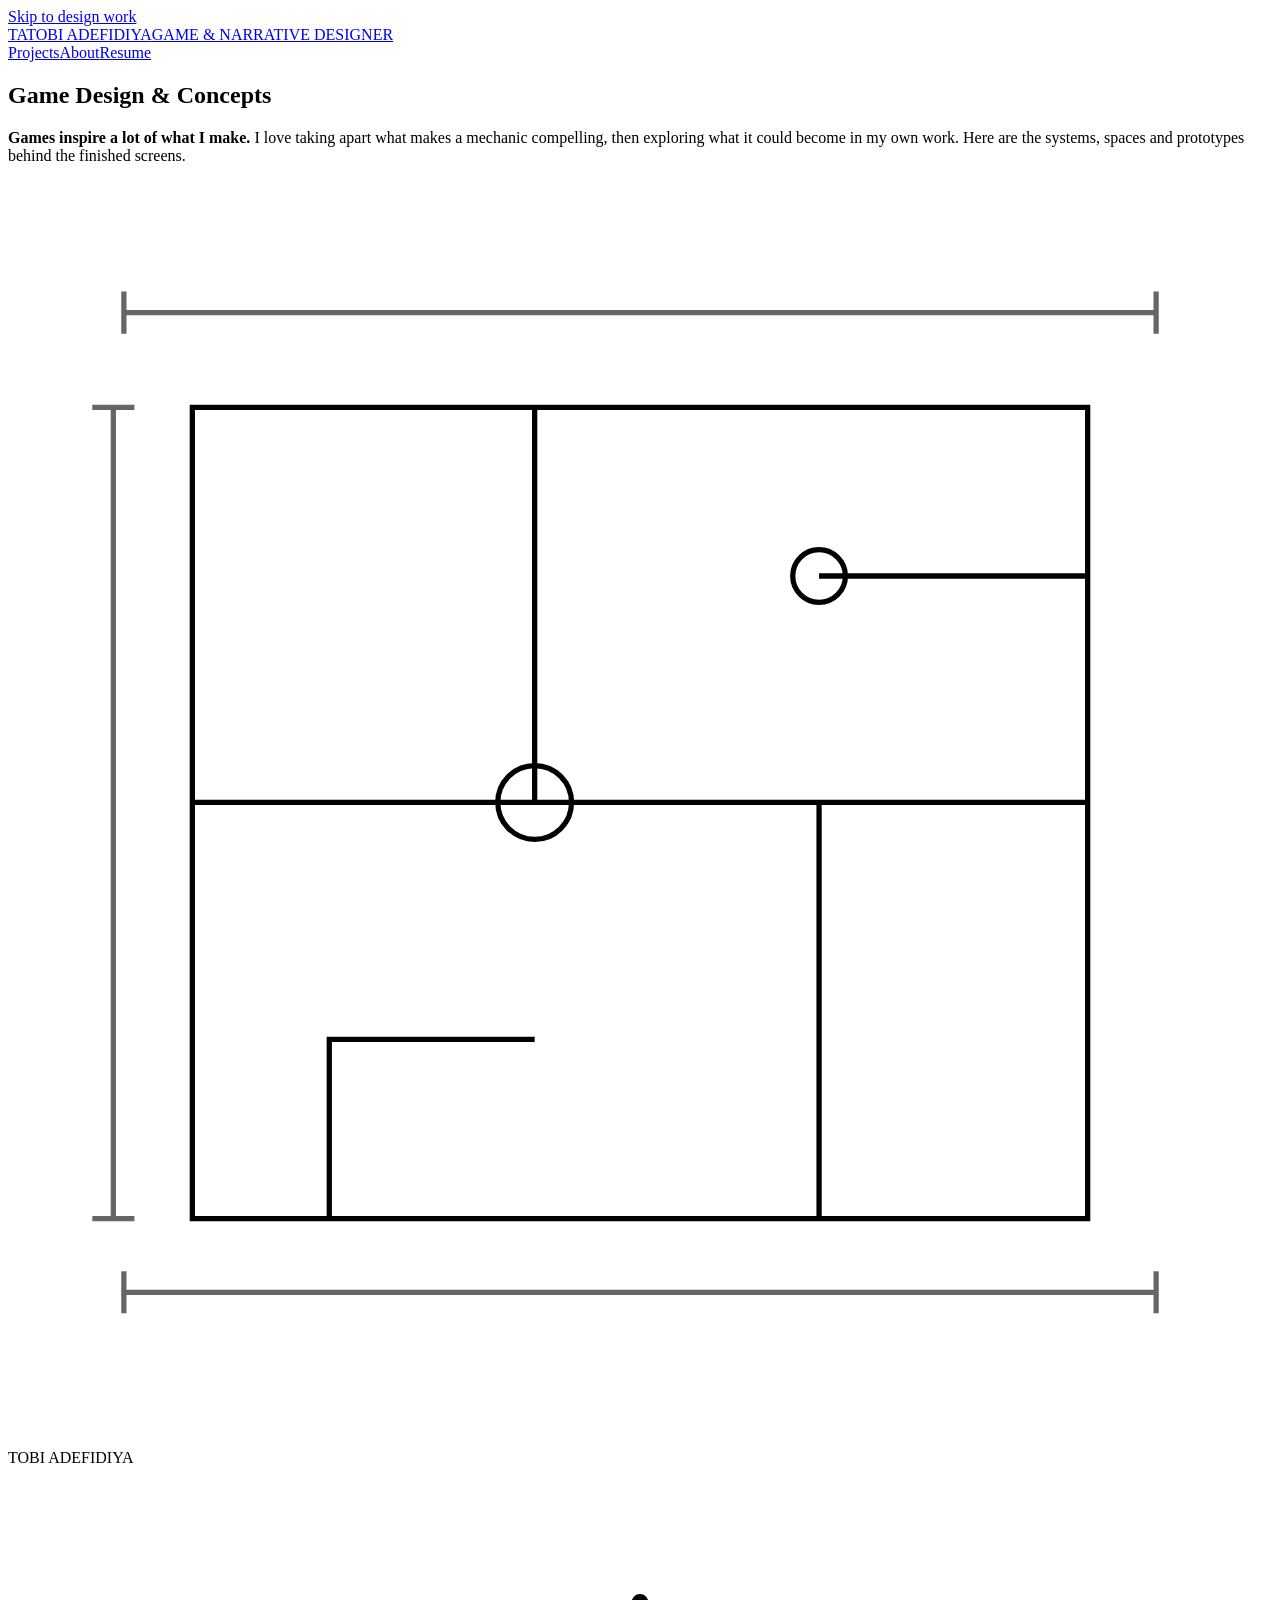
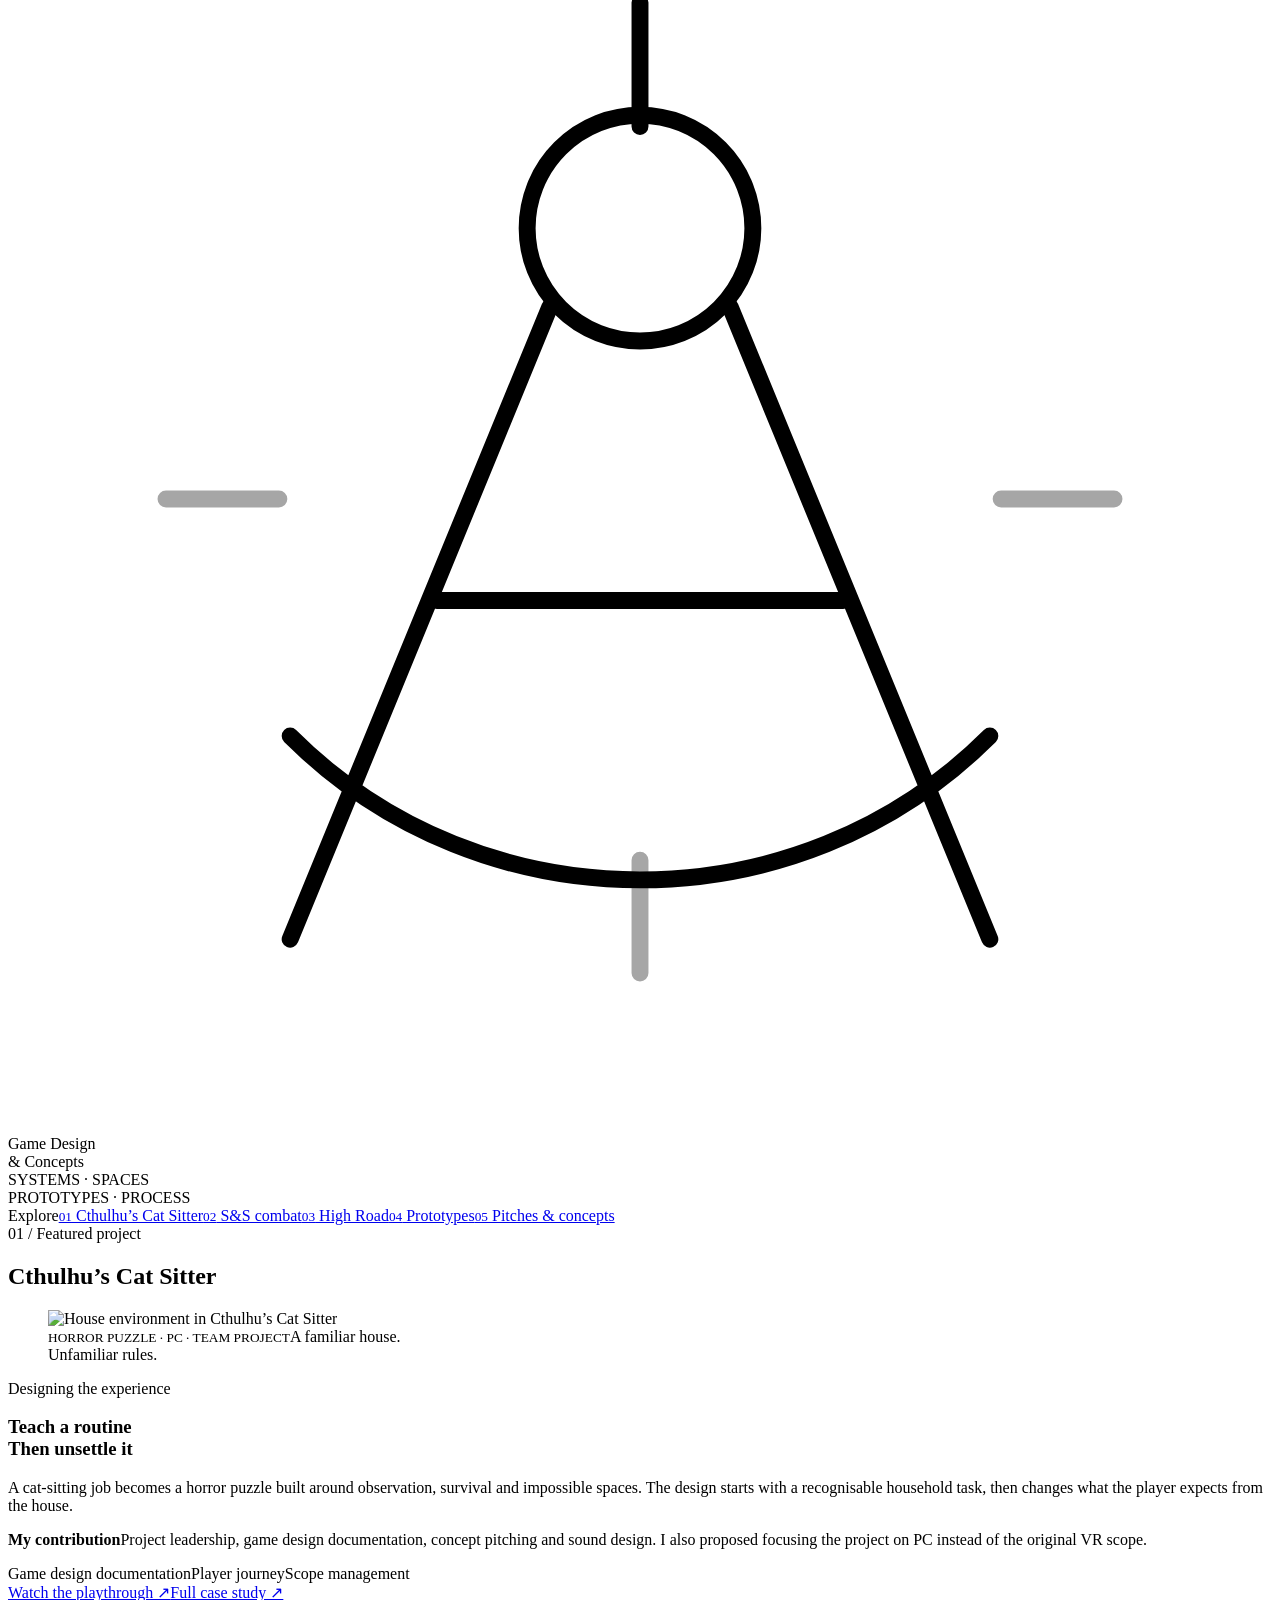
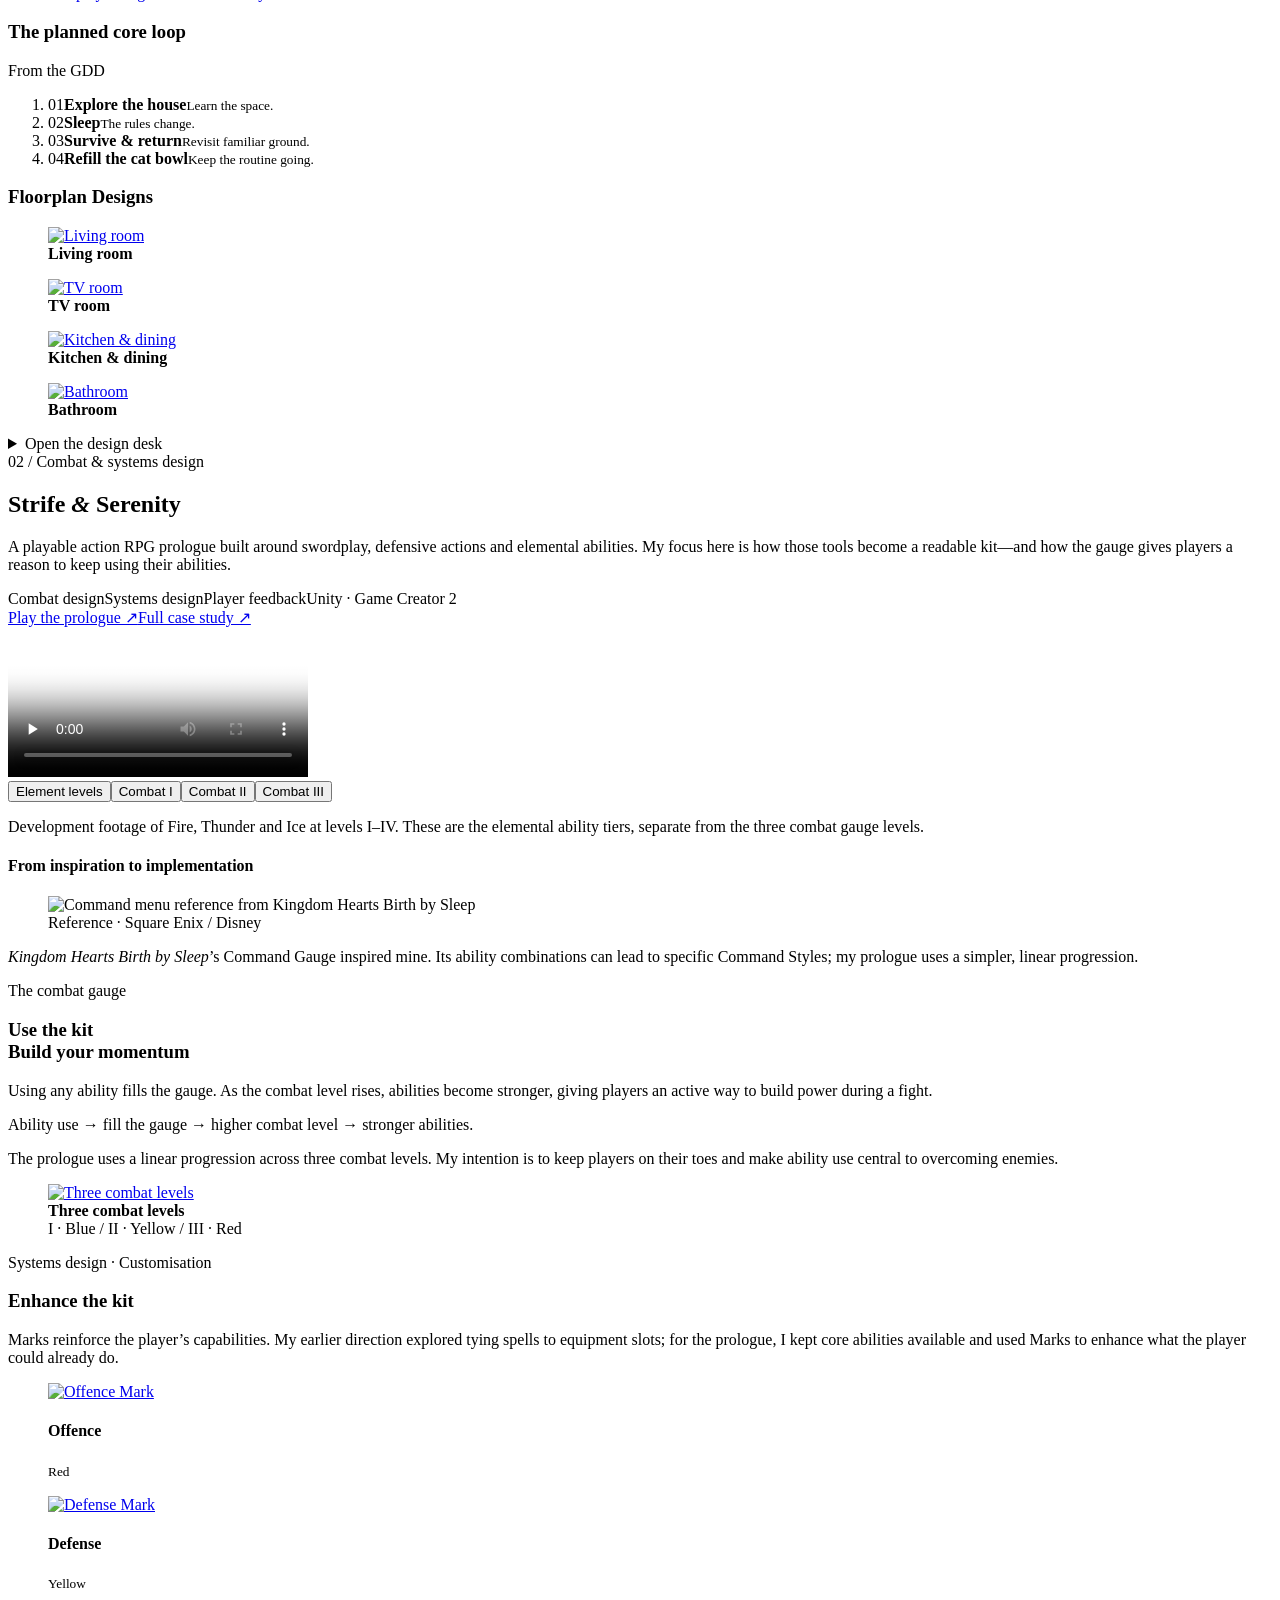
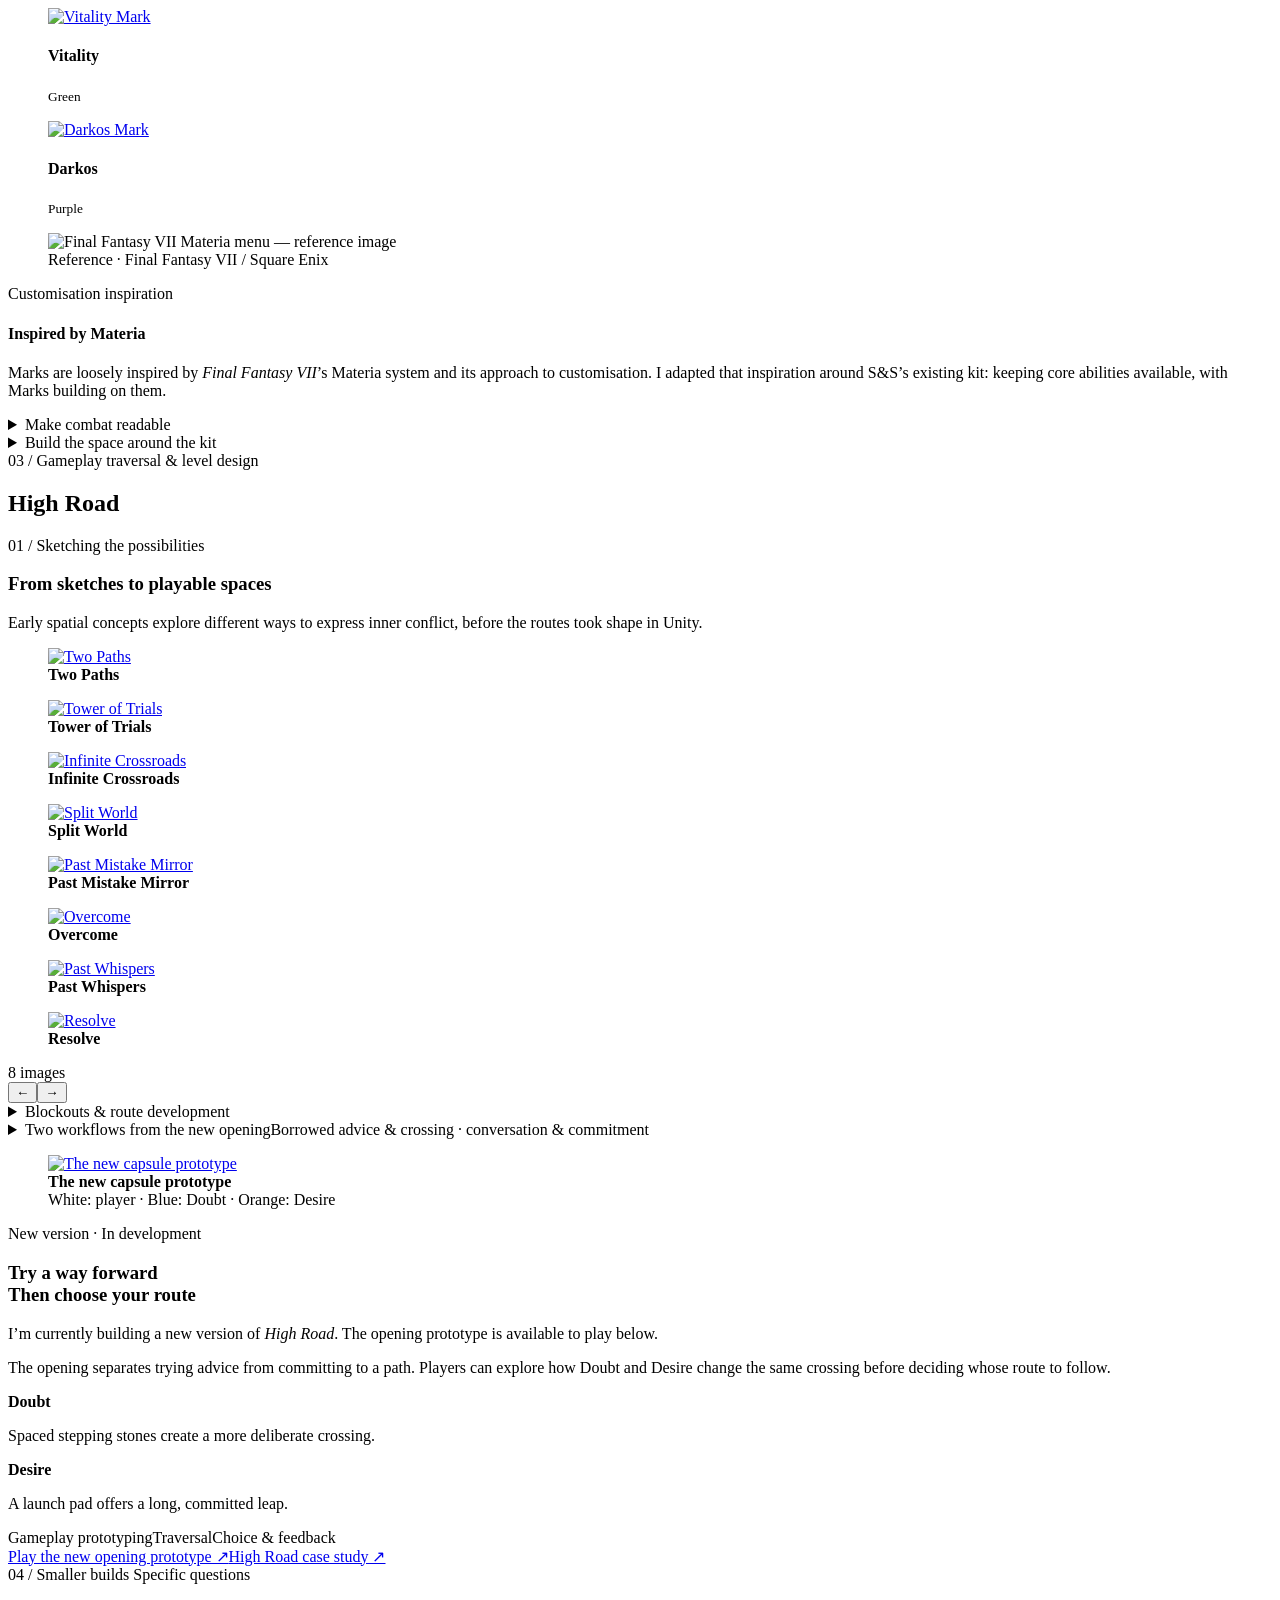
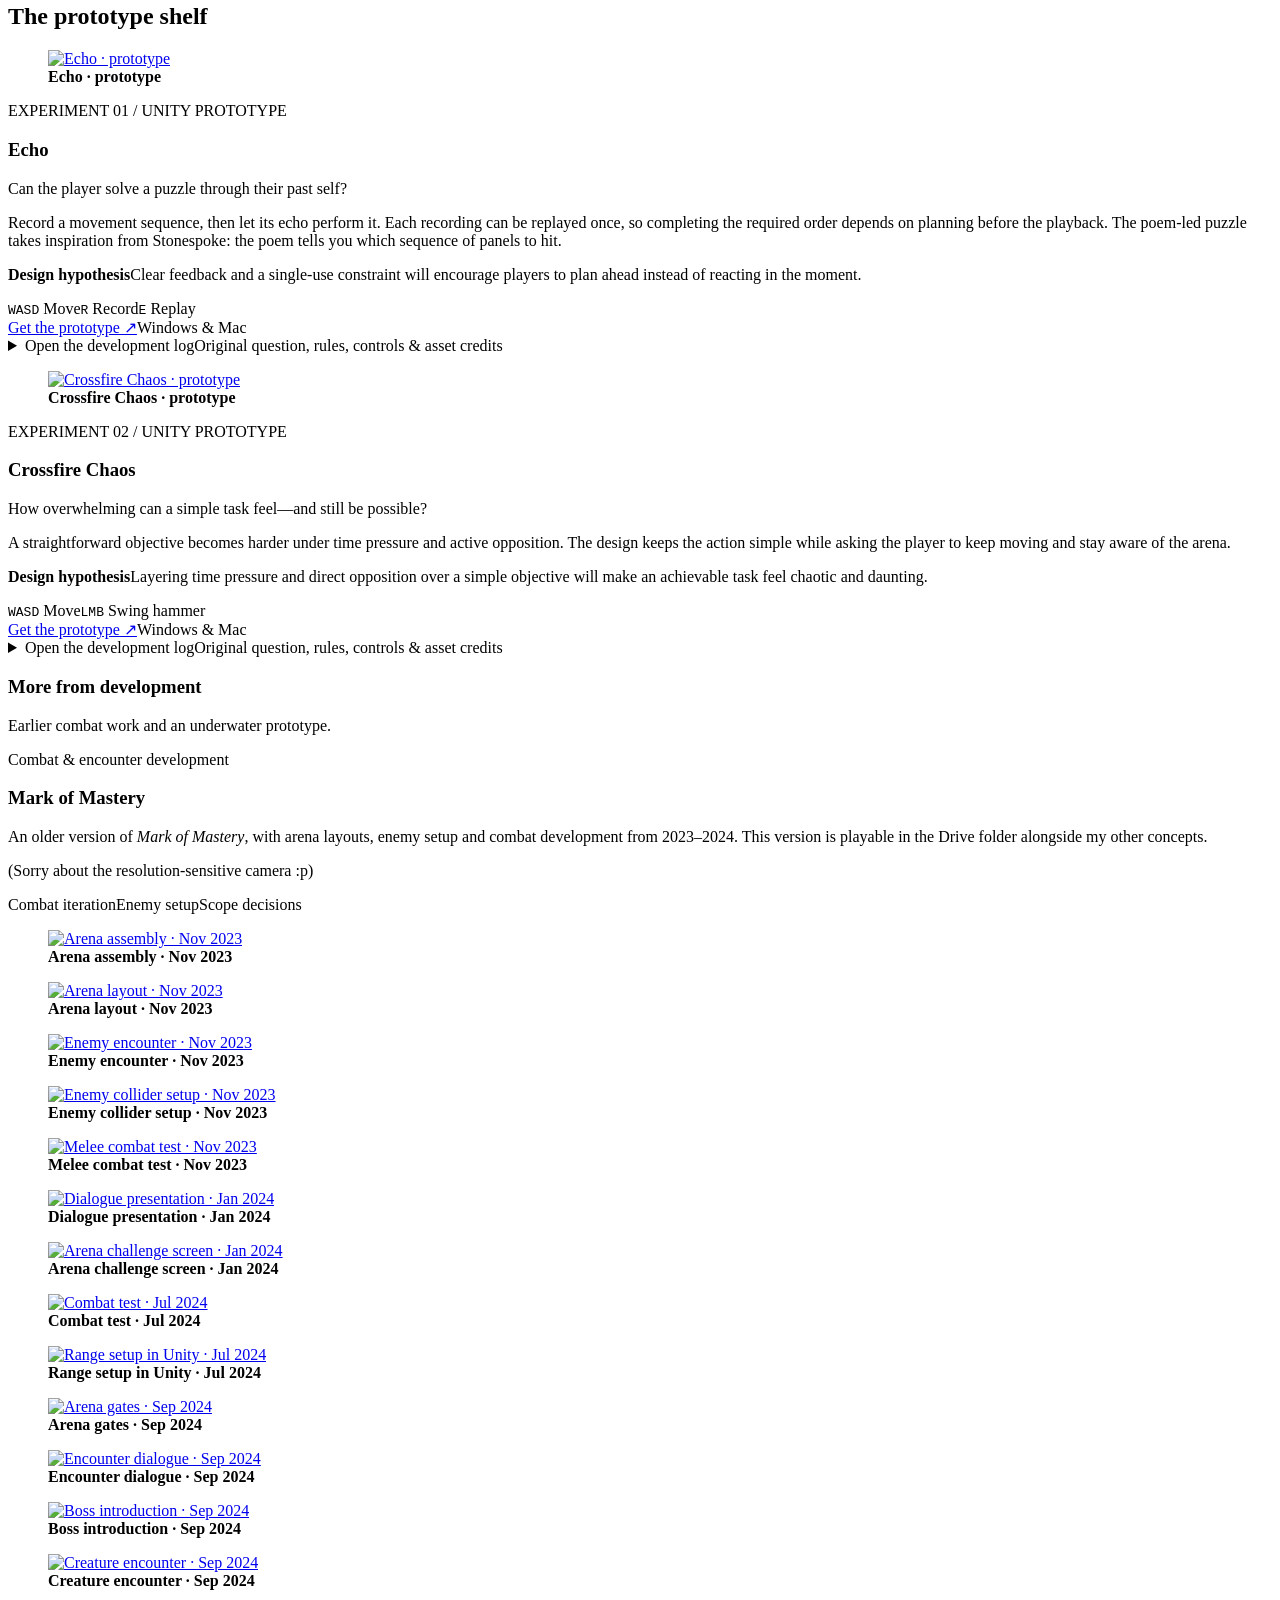
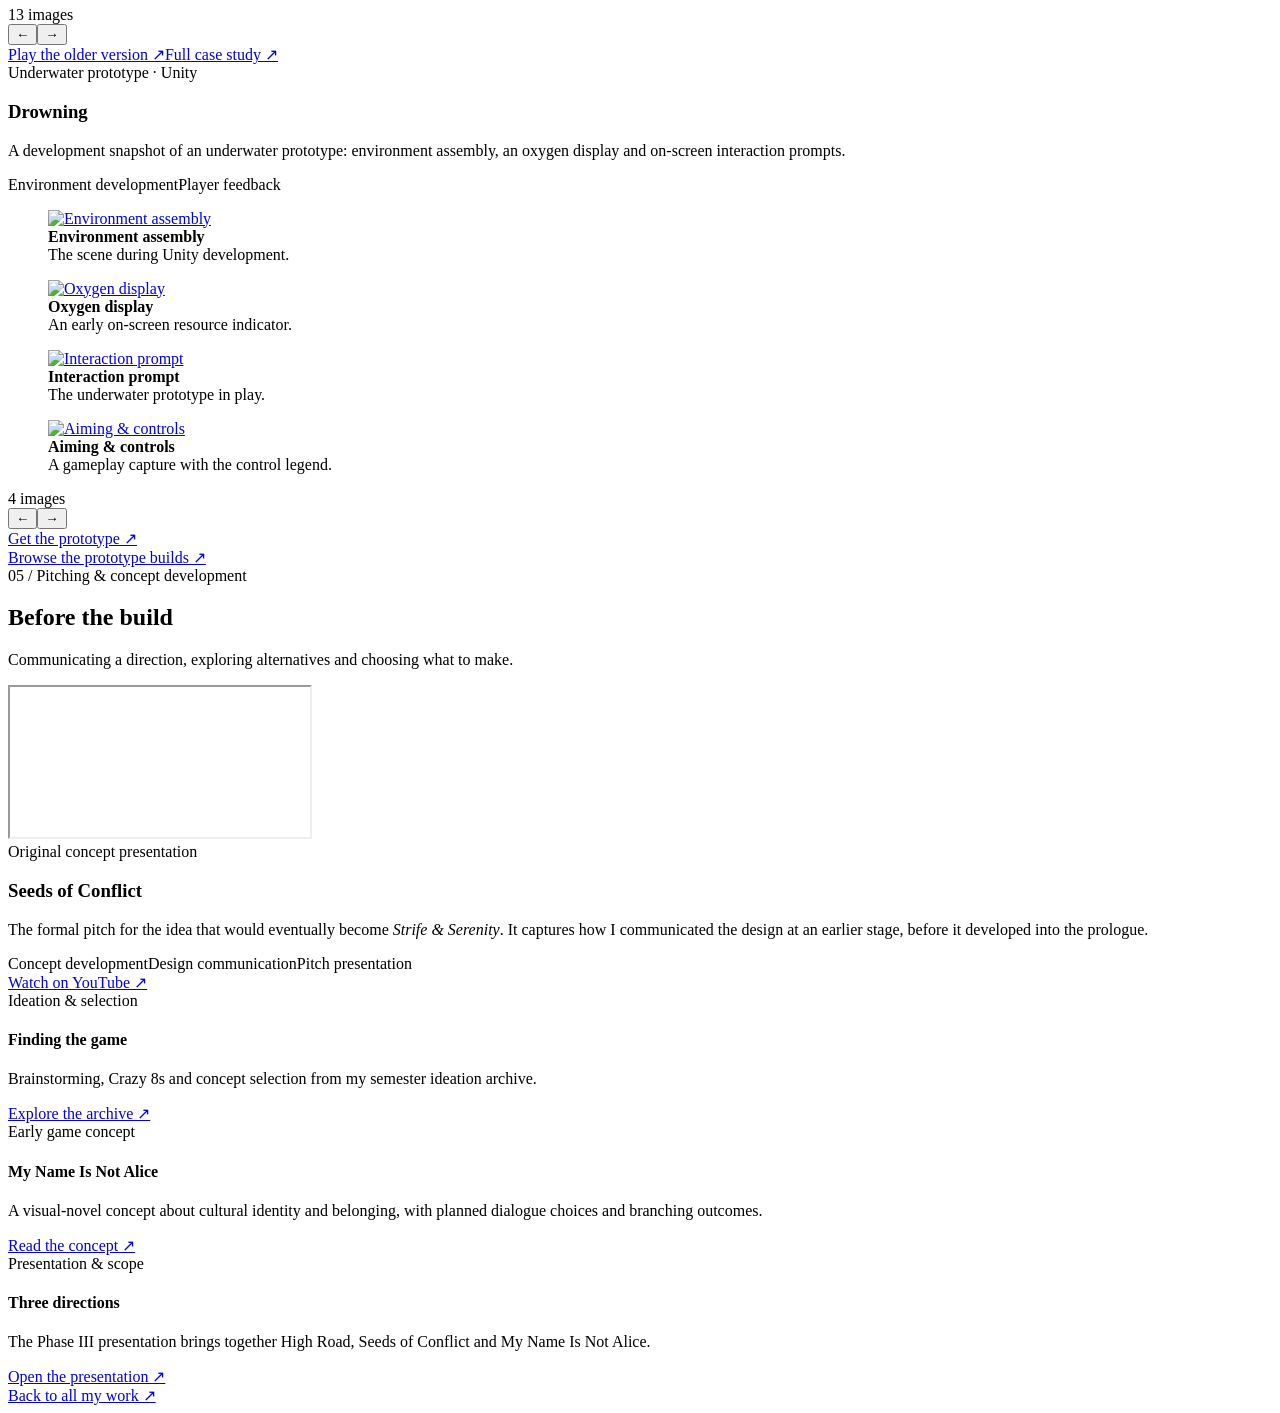
==== design.html @ 387bab52 "Add files via upload" ====
<!doctype html>
<html lang="en"><head><meta charset="utf-8"><meta name="viewport" content="width=device-width,initial-scale=1">
<title>Game Design &amp; Concepts — Tobi Adefidiya</title>
<meta name="description" content="Tobi Adefidiya’s game design work: combat and systems design, Unity prototypes, level blockouts, player feedback, game design documentation and concept pitches.">
<meta name="theme-color" content="#101418"><link rel="preconnect" href="https://fonts.googleapis.com"><link rel="preconnect" href="https://fonts.gstatic.com" crossorigin>
<link rel="stylesheet" href="assets/design.css"><link rel="stylesheet" href="assets/section-nav.css"><script src="assets/section-nav.js" defer></script><script src="assets/design.js" defer></script><link rel="stylesheet" href="assets/portfolio-chrome.css"><script src="assets/portfolio-chrome.js" defer></script></head>
<body id="top"><a class="skip" href="#main">Skip to design work</a>
<header class="site-header portfolio-header"><nav class="navbar" aria-label="Main navigation"><a class="header-brand" href="index.html" aria-label="Tobi Adefidiya — homepage"><span class="brand-monogram" aria-hidden="true">TA</span><span class="brand-copy"><span class="brand-name">TOBI ADEFIDIYA</span><span class="brand-role">GAME &amp; NARRATIVE DESIGNER</span></span></a><div class="navlinks"><a href="index.html#tobi-wheel-home" class="navlink">Projects</a><a href="index.html#about" class="navlink">About</a><a href="index.html#resume" class="navlink">Resume</a></div></nav></header>
<main id="main"><section class="hero" aria-labelledby="page-title"><div class="hero-copy"><h1 id="page-title">Game Design <span>&amp; Concepts</span></h1><div class="hero-introduction"><p class="intro"><strong>Games inspire a lot of what I make.</strong> I love taking apart what makes a mechanic compelling, then exploring what it could become in my own work. Here are the systems, spaces and prototypes behind the finished screens.</p></div></div><div class="blueprint-scene" aria-hidden="true">
  <div class="blueprint-stack">
    <div class="blueprint-sheet blueprint-back">
      <svg viewBox="0 0 240 240" fill="none" stroke="currentColor" stroke-width="1">
        <path d="M35 43h170v154H35zM35 118h65V43M100 118h54v79M154 118h51M61 197v-34h39M154 75h51"/>
        <path d="M22 25h196M22 21v8M218 21v8M22 211h196M22 207v8M218 207v8M20 43v154M16 43h8M16 197h8" opacity=".6"/>
        <circle cx="100" cy="118" r="7"/><circle cx="154" cy="75" r="5"/>
      </svg>
    </div>
    <div class="blueprint-sheet blueprint-front">
      <div class="blueprint-name">TOBI ADEFIDIYA</div>
      <svg class="blueprint-compass" viewBox="0 0 112 112" fill="none" stroke="currentColor" stroke-width="1.5" stroke-linecap="round" stroke-linejoin="round">
        <path d="M56 12v11M48 39 25 95M64 39l23 56M38 65h36M25 77c17 17 45 17 62 0"/>
        <circle cx="56" cy="32" r="10"/>
        <path d="M14 56h10M88 56h10M56 88v10" opacity=".35"/>
      </svg>
      <div class="blueprint-title">Game Design<br>&amp; Concepts</div>
      <div class="blueprint-topics">SYSTEMS · SPACES<br>PROTOTYPES · PROCESS</div>
    </div>
  </div>
</div></section>
<nav class="jump-nav" aria-label="Design page sections"><span class="nav-label">Explore</span><a href="#featured"><small>01</small> Cthulhu’s Cat Sitter</a><a href="#strife"><small>02</small> S&amp;S combat</a><a href="#high-road"><small>03</small> High Road</a><a href="#prototypes"><small>04</small> Prototypes</a><a href="#design-pitch"><small>05</small> Pitches &amp; concepts</a></nav>

<section class="section" id="featured"><div class="section-heading"><div><span class="eyebrow">01 / Featured project</span><h2>Cthulhu’s Cat Sitter</h2></div></div>
<div class="panel"><div class="ccs-feature"><figure class="ccs-visual"><img src="assets/design-cthulhu-overview-1.jpg" alt="House environment in Cthulhu’s Cat Sitter" width="2330" height="1320" loading="lazy"><figcaption><small>HORROR PUZZLE · PC · TEAM PROJECT</small>A familiar house.<br>Unfamiliar rules.</figcaption></figure><div class="ccs-intro"><span class="label">Designing the experience</span><h3>Teach a routine<br>Then unsettle it</h3><p>A cat-sitting job becomes a horror puzzle built around observation, survival and impossible spaces. The design starts with a recognisable household task, then changes what the player expects from the house.</p><p class="role-line"><strong>My contribution</strong>Project leadership, game design documentation, concept pitching and sound design. I also proposed focusing the project on PC instead of the original VR scope.</p><div class="tags"><span>Game design documentation</span><span>Player journey</span><span>Scope management</span></div><div class="actions"><a class="button solid" href="https://youtu.be/WuS2QeJ2ulQ" target="_blank" rel="noopener">Watch the playthrough ↗</a><a class="text-link" href="https://wabuzero.github.io/wabugames.github.io/projects/cthulhu-cat-sitter.html" target="_blank" rel="noopener">Full case study ↗</a></div></div></div>
<div class="panel-pad" id="ccs-evidence"><div class="subheading"><h3>The planned core loop</h3><p>From the GDD</p></div><ol class="loop"><li><span class="step">01</span><b>Explore the house</b><small>Learn the space.</small></li><li><span class="step">02</span><b>Sleep</b><small>The rules change.</small></li><li><span class="step">03</span><b>Survive &amp; return</b><small>Revisit familiar ground.</small></li><li><span class="step">04</span><b>Refill the cat bowl</b><small>Keep the routine going.</small></li></ol><div class="subheading"><h3>Floorplan Designs</h3></div><div class="plan-grid" data-gallery><figure class="shot"><a href="assets/ccs-04.webp" data-image data-title="Living room" data-caption="" aria-label="Enlarge: Living room"><img src="assets/ccs-04.webp" alt="Living room" width="236" height="262" loading="lazy" decoding="async" class=""></a><figcaption><b>Living room</b></figcaption></figure><figure class="shot"><a href="assets/ccs-01.webp" data-image data-title="TV room" data-caption="" aria-label="Enlarge: TV room"><img src="assets/ccs-01.webp" alt="TV room" width="229" height="232" loading="lazy" decoding="async" class=""></a><figcaption><b>TV room</b></figcaption></figure><figure class="shot"><a href="assets/ccs-03.webp" data-image data-title="Kitchen &amp; dining" data-caption="" aria-label="Enlarge: Kitchen &amp; dining"><img src="assets/ccs-03.webp" alt="Kitchen &amp; dining" width="189" height="475" loading="lazy" decoding="async" class=""></a><figcaption><b>Kitchen &amp; dining</b></figcaption></figure><figure class="shot"><a href="assets/ccs-02.webp" data-image data-title="Bathroom" data-caption="" aria-label="Enlarge: Bathroom"><img src="assets/ccs-02.webp" alt="Bathroom" width="168" height="153" loading="lazy" decoding="async" class=""></a><figcaption><b>Bathroom</b></figcaption></figure></div></div></div>
<details class="drawer "><summary><span><span class="summary-title">Open the design desk</span></span></summary><div class="drawer-body"><div class="two-col section-copy"><div><span class="label">Player guidance</span><h3>Make the rules readable</h3><p>The GDD specifies proximity cues for interactable objects, sound for locked doors and environmental hints during the first trial’s chase. Each cue gives the player information they can act on.</p></div><div><span class="label">Team &amp; scope</span><h3>Set a direction the team can build</h3><p>I led the project and proposed the move from VR to PC. The GDD gives trials shared requirements—a spatial effect, a threat and a return to the house—while leaving room for the team’s creative input.</p></div></div><div class="doc-list"><a class="doc" href="https://drive.google.com/file/d/1AkU-5s7mC6AqgwfJDrG_Y6hVtKlxrAl5/view" data-doc-preview="https://drive.google.com/file/d/1AkU-5s7mC6AqgwfJDrG_Y6hVtKlxrAl5/preview" data-title="Game design document" target="_blank" rel="noopener"><div class="doc-head"><h4>Game design document</h4><span class="arrow">↗</span></div><p>My player journey, interaction rules and trial requirements. Retains the original PC/VR proposal.</p></a><a class="doc" href="https://drive.google.com/file/d/1AKpBo_HFzML4HmmXB2vvdiikEPIko5-H/view" data-doc-preview="https://drive.google.com/file/d/1AKpBo_HFzML4HmmXB2vvdiikEPIko5-H/preview" data-title="Concept pitch" target="_blank" rel="noopener"><div class="doc-head"><h4>Concept pitch</h4><span class="arrow">↗</span></div><p>My presentation of the premise, audience, mechanics and visual direction.</p></a><a class="doc" href="assets/CCS_Research.pdf" data-doc-preview="assets/CCS_Research.pdf" data-title="Research write-up" target="_blank" rel="noopener"><div class="doc-head"><h4>Research write-up</h4><span class="arrow">↗</span></div><p>Project research into impossible spaces, horror and the original platform direction.</p></a><a class="doc" href="assets/CCS_Tech_Notes.pdf" data-doc-preview="assets/CCS_Tech_Notes.pdf" data-title="Technical notes" target="_blank" rel="noopener"><div class="doc-head"><h4>Technical notes</h4><span class="arrow">↗</span></div><p>Project notes on looping stairs, portal transitions and the asset workflow.</p></a></div><div class="actions"><a class="button" href="https://adaptable-radius-84c.notion.site/Year-2-Semester-2-befda9f8f33a4de0857efbb1102c60ac" target="_blank" rel="noopener">Development blog ↗</a></div></div></details></section>

<section class="section" id="strife"><div class="section-heading"><div><span class="eyebrow">02 / Combat &amp; systems design</span><h2>Strife <em>&amp;</em> Serenity</h2></div></div><div class="project-intro"><div><p>A playable action RPG prologue built around swordplay, defensive actions and elemental abilities. My focus here is how those tools become a readable kit—and how the gauge gives players a reason to keep using their abilities.</p><div class="tags"><span>Combat design</span><span>Systems design</span><span>Player feedback</span><span>Unity · Game Creator 2</span></div></div><div class="actions"><a class="button solid" href="https://wabuzero.itch.io/strifeserenity" target="_blank" rel="noopener">Play the prologue ↗</a><a class="button" href="https://wabuzero.github.io/wabugames.github.io/projects/strife-and-serenity.html" target="_blank" rel="noopener">Full case study ↗</a></div></div>
<div class="panel combat-layout"><div class="combat-media"><div class="player"><video id="combat-player" src="assets/element-levels.mp4" poster="assets/element-levels-poster.webp" controls playsinline preload="none" aria-label="Elemental ability levels" aria-describedby="clip-caption"><a href="assets/element-levels.mp4">Watch the elemental ability video</a></video><div class="clip-buttons" role="group" aria-label="Choose gameplay footage"><button type="button" data-video-src="assets/element-levels.mp4" data-poster="assets/element-levels-poster.webp" data-title="Elemental ability levels" data-caption="Development footage of Fire, Thunder and Ice at levels I–IV. These are the elemental ability tiers, separate from the three combat gauge levels." aria-controls="combat-player" aria-pressed="true">Element levels</button><button type="button" data-video-src="assets/combat-level-1.mp4" data-poster="assets/combat-level-1-poster.webp" data-title="Combat level I" data-caption="A longer prologue capture showing exploration, equipment and the start of combat at level I." aria-controls="combat-player" aria-pressed="false">Combat I</button><button type="button" data-video-src="assets/combat-level-2.mp4" data-poster="assets/combat-level-2-poster.webp" data-title="Combat level II" data-caption="A short encounter capture showing the transition from the blue gauge to the yellow combat level II gauge." aria-controls="combat-player" aria-pressed="false">Combat II</button><button type="button" data-video-src="assets/combat-level-3.mp4" data-poster="assets/combat-level-3-poster.webp" data-title="Combat level III" data-caption="An encounter capture showing the transition to the red combat level III gauge." aria-controls="combat-player" aria-pressed="false">Combat III</button></div><p class="clip-caption" id="clip-caption" aria-live="polite">Development footage of Fire, Thunder and Ice at levels I–IV. These are the elemental ability tiers, separate from the three combat gauge levels.</p></div><aside class="gauge-inspiration" aria-labelledby="gauge-inspiration"><h4 id="gauge-inspiration">From inspiration to implementation</h4><div class="inspiration-reference"><figure class="gauge-reference"><img src="assets/birth-by-sleep-reference.webp" alt="Command menu reference from Kingdom Hearts Birth by Sleep" width="310" height="191" loading="lazy" decoding="async" class=""><figcaption>Reference · Square Enix / Disney</figcaption></figure><div><p><em>Kingdom Hearts Birth by Sleep</em>’s Command Gauge inspired mine. Its ability combinations can lead to specific Command Styles; my prologue uses a simpler, linear progression.</p></div></div></aside></div><div class="combat-copy"><div><span class="label">The combat gauge</span><h3>Use the kit<br>Build your momentum</h3><p>Using any ability fills the gauge. As the combat level rises, abilities become stronger, giving players an active way to build power during a fight.</p><div class="rule">Ability use → fill the gauge → higher combat level → stronger abilities.</div><p>The prologue uses a linear progression across three combat levels. My intention is to keep players on their toes and make ability use central to overcoming enemies.</p></div><div class="gauge-thumb"><figure class="shot"><a href="assets/combat-gauges.webp" data-image data-title="Three combat levels" data-caption="I · Blue / II · Yellow / III · Red" aria-label="Enlarge: Three combat levels"><img src="assets/combat-gauges.webp" alt="Three combat levels" width="1920" height="1093" loading="lazy" decoding="async" class=""></a><figcaption><b>Three combat levels</b><br>I · Blue / II · Yellow / III · Red</figcaption></figure></div></div></div>
<div class="panel panel-pad marks-panel"><div class="section-copy marks-intro"><span class="label">Systems design · Customisation</span><h3>Enhance the kit</h3><p>Marks reinforce the player’s capabilities. My earlier direction explored tying spells to equipment slots; for the prologue, I kept core abilities available and used Marks to enhance what the player could already do.</p></div><div class="marks" data-gallery><figure class="mark" style="--glow:#e9541733"><a href="assets/mark-offence.webp" data-image data-title="Offence Mark" data-caption="Red · S&amp;S Mark artwork" aria-label="Enlarge Offence Mark"><img src="assets/mark-offence.webp" alt="Offence Mark" width="256" height="256" loading="lazy" decoding="async" class=""></a><figcaption><h4>Offence</h4><small>Red</small></figcaption></figure><figure class="mark" style="--glow:#d5a42333"><a href="assets/mark-defense.webp" data-image data-title="Defense Mark" data-caption="Yellow · S&amp;S Mark artwork" aria-label="Enlarge Defense Mark"><img src="assets/mark-defense.webp" alt="Defense Mark" width="256" height="256" loading="lazy" decoding="async" class=""></a><figcaption><h4>Defense</h4><small>Yellow</small></figcaption></figure><figure class="mark" style="--glow:#54b51033"><a href="assets/mark-vitality.webp" data-image data-title="Vitality Mark" data-caption="Green · S&amp;S Mark artwork" aria-label="Enlarge Vitality Mark"><img src="assets/mark-vitality.webp" alt="Vitality Mark" width="256" height="256" loading="lazy" decoding="async" class=""></a><figcaption><h4>Vitality</h4><small>Green</small></figcaption></figure><figure class="mark" style="--glow:#8420d233"><a href="assets/mark-darkos.webp" data-image data-title="Darkos Mark" data-caption="Purple · S&amp;S Mark artwork" aria-label="Enlarge Darkos Mark"><img src="assets/mark-darkos.webp" alt="Darkos Mark" width="256" height="256" loading="lazy" decoding="async" class=""></a><figcaption><h4>Darkos</h4><small>Purple</small></figcaption></figure></div><aside class="materia-reference"><figure><img src="assets/materia-reference.webp" alt="Final Fantasy VII Materia menu — reference image" width="633" height="433" loading="lazy" decoding="async" class=""><figcaption>Reference · Final Fantasy VII / Square Enix</figcaption></figure><div><span class="label">Customisation inspiration</span><h4>Inspired by Materia</h4><p>Marks are loosely inspired by <em>Final Fantasy VII</em>’s Materia system and its approach to customisation. I adapted that inspiration around S&amp;S’s existing kit: keeping core abilities available, with Marks building on them.</p></div></aside></div>
<details class="drawer "><summary><span><span class="summary-title">Make combat readable</span></span></summary><div class="drawer-body"><p>These development captures show the targeting states, combat testing, enemy colliders and projectile experiments behind the kit.</p><div class="gallery targeting" data-gallery><div style="--state:#9aa0a4"><figure class="shot"><a href="assets/strife-06.webp" data-image data-title="Out of range" data-caption="No coloured targeting outline." aria-label="Enlarge: Out of range"><img src="assets/strife-06.webp" alt="Out of range" width="954" height="522" loading="lazy" decoding="async" class=""></a><figcaption><b>Out of range</b><br>No coloured targeting outline.</figcaption></figure></div><div style="--state:#75b8fa"><figure class="shot"><a href="assets/strife-07.webp" data-image data-title="Target candidate" data-caption="Blue identifies a possible target." aria-label="Enlarge: Target candidate"><img src="assets/strife-07.webp" alt="Target candidate" width="949" height="551" loading="lazy" decoding="async" class=""></a><figcaption><b>Target candidate</b><br>Blue identifies a possible target.</figcaption></figure></div><div style="--state:#91ce57"><figure class="shot"><a href="assets/strife-04.webp" data-image data-title="Target locked" data-caption="Green confirms the selected enemy." aria-label="Enlarge: Target locked"><img src="assets/strife-04.webp" alt="Target locked" width="951" height="553" loading="lazy" decoding="async" class=""></a><figcaption><b>Target locked</b><br>Green confirms the selected enemy.</figcaption></figure></div></div><div class="subheading"><h3>Inside the combat build</h3><p>Unity development captures</p></div><div class="gallery two" data-gallery><figure class="shot"><a href="assets/strife-11.webp" data-image data-title="Combat testing" data-caption="Ka’Sipho in a dedicated test space." aria-label="Enlarge: Combat testing"><img src="assets/strife-11.webp" alt="Combat testing" width="1552" height="721" loading="lazy" decoding="async" class=""></a><figcaption><b>Combat testing</b><br>Ka’Sipho in a dedicated test space.</figcaption></figure><figure class="shot"><a href="assets/strife-05.webp" data-image data-title="Enemy AI &amp; colliders" data-caption="Enemy setup and collision volumes in Unity." aria-label="Enlarge: Enemy AI &amp; colliders"><img src="assets/strife-05.webp" alt="Enemy AI &amp; colliders" width="923" height="456" loading="lazy" decoding="async" class=""></a><figcaption><b>Enemy AI &amp; colliders</b><br>Enemy setup and collision volumes in Unity.</figcaption></figure><figure class="shot"><a href="assets/strife-14.webp" data-image data-title="Projectile experiment" data-caption="An early spell test in the development scene." aria-label="Enlarge: Projectile experiment"><img src="assets/strife-14.webp" alt="Projectile experiment" width="894" height="497" loading="lazy" decoding="async" class=""></a><figcaption><b>Projectile experiment</b><br>An early spell test in the development scene.</figcaption></figure><figure class="shot"><a href="assets/strife-13.webp" data-image data-title="Projectile experiment — another pass" data-caption="A second capture of the spell’s behaviour." aria-label="Enlarge: Projectile experiment — another pass"><img src="assets/strife-13.webp" alt="Projectile experiment — another pass" width="893" height="499" loading="lazy" decoding="async" class=""></a><figcaption><b>Projectile experiment — another pass</b><br>A second capture of the spell’s behaviour.</figcaption></figure></div><div class="reflection"><h4>What I would improve next</h4><p>Give players more combat practice before the boss, introduce encounters earlier, and make perfect parries and gauge upgrades easier to discover. These are the onboarding improvements identified in my prologue reflection.</p></div></div></details>
<details class="drawer "><summary><span><span class="summary-title">Build the space around the kit</span></span></summary><div class="drawer-body"><p>From building Gate Town to teaching movement, these captures show level development and the feedback around exploration.</p><div class="gallery single" data-gallery><figure class="shot"><a href="assets/strife-09.webp" data-image data-title="Gate Town · later build" data-caption="The space with its lighting and presentation in place." aria-label="Enlarge: Gate Town · later build"><img src="assets/strife-09.webp" alt="Gate Town · later build" width="1738" height="783" loading="lazy" decoding="async" class=""></a><figcaption><b>Gate Town · later build</b><br>The space with its lighting and presentation in place.</figcaption></figure></div><div class="subheading"><h3>Traversal prompts &amp; discovery</h3></div><div class="gallery " data-gallery><figure class="shot"><a href="assets/strife-02.webp" data-image data-title="Climbing instructions" data-caption="The controls are introduced alongside the climbing interaction." aria-label="Enlarge: Climbing instructions"><img src="assets/strife-02.webp" alt="Climbing instructions" width="1488" height="828" loading="lazy" decoding="async" class=""></a><figcaption><b>Climbing instructions</b><br>The controls are introduced alongside the climbing interaction.</figcaption></figure><figure class="shot"><a href="assets/strife-03.webp" data-image data-title="Climbing in play" data-caption="A capture of the wall traversal mechanic." aria-label="Enlarge: Climbing in play"><img src="assets/strife-03.webp" alt="Climbing in play" width="1489" height="826" loading="lazy" decoding="async" class=""></a><figcaption><b>Climbing in play</b><br>A capture of the wall traversal mechanic.</figcaption></figure><figure class="shot"><a href="assets/strife-10.webp" data-image data-title="Grapple prompt" data-caption="An on-screen prompt identifies the grapple action." aria-label="Enlarge: Grapple prompt"><img src="assets/strife-10.webp" alt="Grapple prompt" width="1487" height="830" loading="lazy" decoding="async" class=""></a><figcaption><b>Grapple prompt</b><br>An on-screen prompt identifies the grapple action.</figcaption></figure><figure class="shot"><a href="assets/strife-12.webp" data-image data-title="A boundary with context" data-caption="A locked-door response keeps the player oriented." aria-label="Enlarge: A boundary with context"><img src="assets/strife-12.webp" alt="A boundary with context" width="1496" height="831" loading="lazy" decoding="async" class=""></a><figcaption><b>A boundary with context</b><br>A locked-door response keeps the player oriented.</figcaption></figure><figure class="shot"><a href="assets/strife-01.webp" data-image data-title="Optional discovery" data-caption="The chest interface presents a lore item during exploration." aria-label="Enlarge: Optional discovery"><img src="assets/strife-01.webp" alt="Optional discovery" width="1411" height="780" loading="lazy" decoding="async" class=""></a><figcaption><b>Optional discovery</b><br>The chest interface presents a lore item during exploration.</figcaption></figure></div></div></details></section>

<section class="section" id="high-road"><div class="section-heading"><div><span class="eyebrow">03 / Gameplay traversal &amp; level design</span><h2>High Road</h2></div></div><div class="panel panel-pad road-development"><div class="section-copy"><span class="label">01 / Sketching the possibilities</span><h3>From sketches to playable spaces</h3><p>Early spatial concepts explore different ways to express inner conflict, before the routes took shape in Unity.</p></div><div class="capture-carousel concept-carousel" data-carousel aria-label="High Road concepts"><div class="carousel-track" data-gallery tabindex="0" aria-label="High Road concepts — scroll to browse"><figure class="shot"><a href="assets/high-road-05.webp" data-image data-title="Two Paths" data-caption="" aria-label="Enlarge: Two Paths"><img src="assets/high-road-05.webp" alt="Two Paths" width="261" height="248" loading="lazy" decoding="async" class=""></a><figcaption><b>Two Paths</b></figcaption></figure><figure class="shot"><a href="assets/high-road-06.webp" data-image data-title="Tower of Trials" data-caption="" aria-label="Enlarge: Tower of Trials"><img src="assets/high-road-06.webp" alt="Tower of Trials" width="241" height="338" loading="lazy" decoding="async" class=""></a><figcaption><b>Tower of Trials</b></figcaption></figure><figure class="shot"><a href="assets/high-road-07.webp" data-image data-title="Infinite Crossroads" data-caption="" aria-label="Enlarge: Infinite Crossroads"><img src="assets/high-road-07.webp" alt="Infinite Crossroads" width="169" height="333" loading="lazy" decoding="async" class=""></a><figcaption><b>Infinite Crossroads</b></figcaption></figure><figure class="shot"><a href="assets/high-road-08.webp" data-image data-title="Split World" data-caption="" aria-label="Enlarge: Split World"><img src="assets/high-road-08.webp" alt="Split World" width="197" height="335" loading="lazy" decoding="async" class=""></a><figcaption><b>Split World</b></figcaption></figure><figure class="shot"><a href="assets/high-road-09.webp" data-image data-title="Past Mistake Mirror" data-caption="" aria-label="Enlarge: Past Mistake Mirror"><img src="assets/high-road-09.webp" alt="Past Mistake Mirror" width="268" height="342" loading="lazy" decoding="async" class=""></a><figcaption><b>Past Mistake Mirror</b></figcaption></figure><figure class="shot"><a href="assets/high-road-10.webp" data-image data-title="Overcome" data-caption="" aria-label="Enlarge: Overcome"><img src="assets/high-road-10.webp" alt="Overcome" width="164" height="257" loading="lazy" decoding="async" class=""></a><figcaption><b>Overcome</b></figcaption></figure><figure class="shot"><a href="assets/high-road-11.webp" data-image data-title="Past Whispers" data-caption="" aria-label="Enlarge: Past Whispers"><img src="assets/high-road-11.webp" alt="Past Whispers" width="218" height="270" loading="lazy" decoding="async" class=""></a><figcaption><b>Past Whispers</b></figcaption></figure><figure class="shot"><a href="assets/high-road-12.webp" data-image data-title="Resolve" data-caption="" aria-label="Enlarge: Resolve"><img src="assets/high-road-12.webp" alt="Resolve" width="193" height="252" loading="lazy" decoding="async" class=""></a><figcaption><b>Resolve</b></figcaption></figure></div><div class="carousel-toolbar"><span class="carousel-status" aria-live="polite">8 images</span><div><button type="button" data-carousel-prev aria-label="Previous High Road concepts images">←</button><button type="button" data-carousel-next aria-label="Next High Road concepts images">→</button></div></div></div>
<details class="drawer "><summary><span><span class="summary-title">Blockouts &amp; route development</span></span></summary><div class="drawer-body"><span class="stage">Earlier route development</span><div class="gallery two" data-gallery><figure class="shot"><a href="assets/high-road-13.webp" data-image data-title="Platforming blockout" data-caption="Obstacle placement in the Unity editor." aria-label="Enlarge: Platforming blockout"><img src="assets/high-road-13.webp" alt="Platforming blockout" width="1030" height="541" loading="lazy" decoding="async" class=""></a><figcaption><b>Platforming blockout</b><br>Obstacle placement in the Unity editor.</figcaption></figure><figure class="shot"><a href="assets/high-road-14.webp" data-image data-title="Stealth blockout" data-caption="The stealth space during development." aria-label="Enlarge: Stealth blockout"><img src="assets/high-road-14.webp" alt="Stealth blockout" width="1919" height="960" loading="lazy" decoding="async" class=""></a><figcaption><b>Stealth blockout</b><br>The stealth space during development.</figcaption></figure><figure class="shot"><a href="assets/high-road-01.webp" data-image data-title="Desire route in play" data-caption="Platforming gives the route its physical rhythm." aria-label="Enlarge: Desire route in play"><img src="assets/high-road-01.webp" alt="Desire route in play" width="1919" height="1020" loading="lazy" decoding="async" class=""></a><figcaption><b>Desire route in play</b><br>Platforming gives the route its physical rhythm.</figcaption></figure><figure class="shot"><a href="assets/high-road-03.webp" data-image data-title="Doubt route in play" data-caption="The earlier route prototype uses careful movement and stealth." aria-label="Enlarge: Doubt route in play"><img src="assets/high-road-03.webp" alt="Doubt route in play" width="1919" height="1079" loading="lazy" decoding="async" class=""></a><figcaption><b>Doubt route in play</b><br>The earlier route prototype uses careful movement and stealth.</figcaption></figure></div><span class="stage">03 / Communicating choices</span><div class="gallery " data-gallery><figure class="shot"><a href="assets/high-road-17.webp" data-image data-title="Opening choice" data-caption="The player encounters both routes." aria-label="Enlarge: Opening choice"><img src="assets/high-road-17.webp" alt="Opening choice" width="1919" height="1079" loading="lazy" decoding="async" class=""></a><figcaption><b>Opening choice</b><br>The player encounters both routes.</figcaption></figure><figure class="shot"><a href="assets/high-road-16.webp" data-image data-title="Instruction prompt" data-caption="UI placement in the Unity canvas." aria-label="Enlarge: Instruction prompt"><img src="assets/high-road-16.webp" alt="Instruction prompt" width="1919" height="632" loading="lazy" decoding="async" class=""></a><figcaption><b>Instruction prompt</b><br>UI placement in the Unity canvas.</figcaption></figure><figure class="shot"><a href="assets/high-road-02.webp" data-image data-title="Speaking with Desire" data-caption="" aria-label="Enlarge: Speaking with Desire"><img src="assets/high-road-02.webp" alt="Speaking with Desire" width="1919" height="1020" loading="lazy" decoding="async" class=""></a><figcaption><b>Speaking with Desire</b></figcaption></figure><figure class="shot"><a href="assets/high-road-04.webp" data-image data-title="Speaking with Doubt" data-caption="" aria-label="Enlarge: Speaking with Doubt"><img src="assets/high-road-04.webp" alt="Speaking with Doubt" width="1919" height="1079" loading="lazy" decoding="async" class=""></a><figcaption><b>Speaking with Doubt</b></figcaption></figure><figure class="shot"><a href="assets/high-road-18.webp" data-image data-title="Doubt on Desire’s route" data-caption="" aria-label="Enlarge: Doubt on Desire’s route"><img src="assets/high-road-18.webp" alt="Doubt on Desire’s route" width="1919" height="1079" loading="lazy" decoding="async" class=""></a><figcaption><b>Doubt on Desire’s route</b></figcaption></figure><figure class="shot"><a href="assets/high-road-19.webp" data-image data-title="Desire on Doubt’s route" data-caption="" aria-label="Enlarge: Desire on Doubt’s route"><img src="assets/high-road-19.webp" alt="Desire on Doubt’s route" width="1919" height="1079" loading="lazy" decoding="async" class=""></a><figcaption><b>Desire on Doubt’s route</b></figcaption></figure></div></div></details></div>
<div id="high-road-workflows"><details class="drawer "><summary><span><span class="summary-title">Two workflows from the new opening</span><span class="summary-meta">Borrowed advice &amp; crossing · conversation &amp; commitment</span></span></summary><div class="drawer-body"><div class="flow-grid" data-gallery><article><h4>Borrowed advice & the crossing</h4><figure class="shot"><a href="assets/High_Road_Advice_Flow.svg" data-image data-title="Borrowed advice &amp; the crossing" data-caption="Borrowing advice changes traversal without committing a route. Falls retain the current advice for another attempt; reflecting after a crossing records the approach and returns the player to the courtyard." aria-label="Enlarge Borrowed advice &amp; the crossing"><img src="assets/High_Road_Advice_Flow.svg" alt="Borrowing advice changes traversal without committing a route. Falls retain the current advice for another attempt; reflecting after a crossing records the approach and returns the player to the courtyard." loading="lazy"></a></figure><p>Borrowing advice changes traversal without committing a route. Falls retain the current advice for another attempt; reflecting after a crossing records the approach and returns the player to the courtyard.</p></article><article><h4>Conversation & route commitment</h4><figure class="shot"><a href="assets/High_Road_Route_Flow.svg" data-image data-title="Conversation &amp; route commitment" data-caption="Talking and trying advice keep the route open. The player can back out of the offer or confirm the speaking voice’s route, which ends the opening slice." aria-label="Enlarge Conversation &amp; route commitment"><img src="assets/High_Road_Route_Flow.svg" alt="Talking and trying advice keep the route open. The player can back out of the offer or confirm the speaking voice’s route, which ends the opening slice." loading="lazy"></a></figure><p>Talking and trying advice keep the route open. The player can back out of the offer or confirm the speaking voice’s route, which ends the opening slice.</p></article></div><p class="note">Flows document the capsule opening’s Unity source. Use the prototype download to explore the build; the earlier route screenshots above show a separate stage of development.</p></div></details></div>
<div class="panel road-feature"><div data-gallery><figure class="shot"><a href="assets/high-road-15.webp" data-image data-title="The new capsule prototype" data-caption="White: player · Blue: Doubt · Orange: Desire" aria-label="Enlarge: The new capsule prototype"><img src="assets/high-road-15.webp" alt="The new capsule prototype" width="1272" height="724" loading="lazy" decoding="async" class=""></a><figcaption><b>The new capsule prototype</b><br>White: player · Blue: Doubt · Orange: Desire</figcaption></figure></div><div><span class="label">New version · In development</span><h3>Try a way forward<br>Then choose your route</h3><p>I’m currently building a new version of <em>High Road</em>. The opening prototype is available to play below.</p><p>The opening separates trying advice from committing to a path. Players can explore how Doubt and Desire change the same crossing before deciding whose route to follow.</p><div class="route-pair"><div class="route doubt"><b>Doubt</b><p>Spaced stepping stones create a more deliberate crossing.</p></div><div class="route desire"><b>Desire</b><p>A launch pad offers a long, committed leap.</p></div></div><div class="tags"><span>Gameplay prototyping</span><span>Traversal</span><span>Choice &amp; feedback</span></div><div class="actions"><a class="button solid" href="https://drive.google.com/file/d/1PABZvYUeiP4j7yAyowv9y7jLp_A9JocA/view" target="_blank" rel="noopener">Play the new opening prototype ↗</a><a class="text-link" href="https://wabuzero.github.io/wabugames.github.io/projects/high-road.html" target="_blank" rel="noopener">High Road case study ↗</a></div></div></div></section>

<section class="section" id="prototypes"><div class="section-heading"><div><span class="eyebrow">04 / Smaller builds Specific questions</span><h2>The prototype shelf</h2></div></div><article class="prototype" id="echo"><div class="proto-main"><div class="proto-image" data-gallery><figure class="shot"><a href="assets/echo-01.webp" data-image data-title="Echo · prototype" data-caption="" aria-label="Enlarge: Echo · prototype"><img src="assets/echo-01.webp" alt="Echo · prototype" width="1919" height="1078" loading="lazy" decoding="async" class=""></a><figcaption><b>Echo · prototype</b></figcaption></figure></div><div class="proto-copy"><span class="proto-number">EXPERIMENT 01 / UNITY PROTOTYPE</span><h3>Echo</h3><p class="question">Can the player solve a puzzle through their past self?</p><p>Record a movement sequence, then let its echo perform it. Each recording can be replayed once, so completing the required order depends on planning before the playback. The poem-led puzzle takes inspiration from Stonespoke: the poem tells you which sequence of panels to hit.</p><p class="hypothesis"><strong>Design hypothesis</strong>Clear feedback and a single-use constraint will encourage players to plan ahead instead of reacting in the moment.</p><div class="proto-controls"><span><kbd>WASD</kbd> Move</span><span><kbd>R</kbd> Record</span><span><kbd>E</kbd> Replay</span></div><div class="actions"><a class="button" href="https://drive.google.com/file/d/1M1GTvtsvn0k6jE9WD4wd66Aai8kzIw8Q/view" target="_blank" rel="noopener">Get the prototype ↗</a><span class="micro muted">Windows &amp; Mac</span></div></div></div><details class="drawer "><summary><span><span class="summary-title">Open the development log</span><span class="summary-meta">Original question, rules, controls &amp; asset credits</span></span></summary><div class="drawer-body"><div class="log-layout"><div><div class="subheading"><h3>Original development log</h3></div><div class="original-log" tabindex="0" aria-label="Echo development log">Tobi Adefidiya

Echo is my prototype that explores whether a puzzle game can be built around absence rather than presence. Instead of directly interacting with the world to progress, the player records their own movements and relies on an echo of those past actions to solve puzzles. This prototype is built around the theme “what remains”, asking the player to think ahead and consider the consequences of actions.

Build Notes:

Question:
Can a puzzle be solved by removing the player from the action and forcing them to rely on their past self?

Hypothesis:
If a player is given clear feedback and constraints, they will adapt to solving problems indirectly by planning their actions in advance rather than reacting in the moment.

Inputs:
Keyboard movement (WASD)
Record action (R)
Replay echo (E)

Additional instructions/useful info:
Players must record their movement before attempting to progress. Echoes can only be used once per recording, and puzzles require completing actions in a specific order during a single playback.

Third-party / found assets &amp; libraries:
Unity
Free sound effects
Placeholder models and materials – Unity Asset Store</div><div class="actions tight"><a class="text-link" href="assets/echo-dev-log.txt" target="_blank" rel="noopener">Open the full log ↗</a></div></div><div><figure class="shot"><a href="assets/echo-drive-144522.webp" data-image data-title="Player and echo in the puzzle space" data-caption="" aria-label="Enlarge: Player and echo in the puzzle space"><img src="assets/echo-drive-144522.webp" alt="Player and echo in the puzzle space" width="1918" height="1017" loading="lazy" decoding="async" class=""></a><figcaption><b>Player and echo in the puzzle space</b></figcaption></figure><p class="credit">Prototype credits include Unity, free sound effects and placeholder models/materials from the Unity Asset Store.</p></div></div></div></details></article><article class="prototype" id="crossfire"><div class="proto-main"><div class="proto-image" data-gallery><figure class="shot"><a href="assets/crossfire-01.webp" data-image data-title="Crossfire Chaos · prototype" data-caption="" aria-label="Enlarge: Crossfire Chaos · prototype"><img src="assets/crossfire-01.webp" alt="Crossfire Chaos · prototype" width="1919" height="1079" loading="lazy" decoding="async" class=""></a><figcaption><b>Crossfire Chaos · prototype</b></figcaption></figure></div><div class="proto-copy"><span class="proto-number">EXPERIMENT 02 / UNITY PROTOTYPE</span><h3>Crossfire Chaos</h3><p class="question">How overwhelming can a simple task feel—and still be possible?</p><p>A straightforward objective becomes harder under time pressure and active opposition. The design keeps the action simple while asking the player to keep moving and stay aware of the arena.</p><p class="hypothesis"><strong>Design hypothesis</strong>Layering time pressure and direct opposition over a simple objective will make an achievable task feel chaotic and daunting.</p><div class="proto-controls"><span><kbd>WASD</kbd> Move</span><span><kbd>LMB</kbd> Swing hammer</span></div><div class="actions"><a class="button" href="https://drive.google.com/file/d/19oAIiYjC1cqS1YQzpbWkCPrunHCHuH4y/view" target="_blank" rel="noopener">Get the prototype ↗</a><span class="micro muted">Windows &amp; Mac</span></div></div></div><details class="drawer "><summary><span><span class="summary-title">Open the development log</span><span class="summary-meta">Original question, rules, controls &amp; asset credits</span></span></summary><div class="drawer-body"><div class="log-layout"><div><div class="subheading"><h3>Original development log</h3></div><div class="original-log" tabindex="0" aria-label="Crossfire Chaos development log">Tobi Adefidiya

Crossfire Chaos is my prototype that explores how a simple objective can be made overwhelming through pressure and opposition. The player is tasked with a straightforward goal, but the addition of time constraints and active threats creates a sense of chaos and urgency. The intention was to make the task feel almost impossible at first glance, while still being achievable through persistence and determination.

Build Notes

Question:
Can a task be made to feel chaotic and daunting while still remaining possible?

Hypothesis:
If a simple objective is layered with time pressure and direct opposition, players will perceive the challenge as overwhelming even though the underlying task remains achievable.

Inputs:
Keyboard movement (WASD)
Swing Hammer (LMB/Left Mouse Button)

Additional instructions/useful info:
Players are encouraged to keep moving and stay aware of their surroundings. The experience is designed to feel intense and stressful, even though the core objective itself is simple.

Third-party/found assets &amp; libraries:
Unity Starter Assets
Free sound effects from itch.io asset packs
Placeholder models and materials – Unity Asset Store
Placeholder music – YouTube</div><div class="actions tight"><a class="text-link" href="assets/crossfire-chaos-dev-log.txt" target="_blank" rel="noopener">Open the full log ↗</a></div></div><div><figure class="shot"><a href="assets/crossfire-drive-145357.webp" data-image data-title="Bronze, silver or gold" data-caption="When the timer ends, the number of blocks hit determines a bronze, silver or gold rank." aria-label="Enlarge: Bronze, silver or gold"><img src="assets/crossfire-drive-145357.webp" alt="Bronze, silver or gold" width="1918" height="1078" loading="lazy" decoding="async" class=""></a><figcaption><b>Bronze, silver or gold</b><br>When the timer ends, the number of blocks hit determines a bronze, silver or gold rank.</figcaption></figure><p class="credit">Prototype credits include Unity Starter Assets, itch.io sound effects, Unity Asset Store placeholders and placeholder music from YouTube.</p></div></div></div></details></article>
<div class="archive-title"><h3>More from development</h3><p>Earlier combat work and an underwater prototype.</p></div><div class="mini-projects"><article class="mini-project"><div class="mini-copy"><span class="label">Combat &amp; encounter development</span><h3>Mark of Mastery</h3><p>An older version of <em>Mark of Mastery</em>, with arena layouts, enemy setup and combat development from 2023–2024. This version is playable in the Drive folder alongside my other concepts.</p><p class="camera-note">(Sorry about the resolution-sensitive camera :p)</p><div class="tags"><span>Combat iteration</span><span>Enemy setup</span><span>Scope decisions</span></div><div class="capture-carousel " data-carousel aria-label="Mark of Mastery development"><div class="carousel-track" data-gallery tabindex="0" aria-label="Mark of Mastery development — scroll to browse"><figure class="shot"><a href="assets/mastery-01.webp" data-image data-title="Arena assembly · Nov 2023" data-caption="" aria-label="Enlarge: Arena assembly · Nov 2023"><img src="assets/mastery-01.webp" alt="Arena assembly · Nov 2023" width="1393" height="1004" loading="lazy" decoding="async" class=""></a><figcaption><b>Arena assembly · Nov 2023</b></figcaption></figure><figure class="shot"><a href="assets/mastery-02.webp" data-image data-title="Arena layout · Nov 2023" data-caption="" aria-label="Enlarge: Arena layout · Nov 2023"><img src="assets/mastery-02.webp" alt="Arena layout · Nov 2023" width="470" height="361" loading="lazy" decoding="async" class=""></a><figcaption><b>Arena layout · Nov 2023</b></figcaption></figure><figure class="shot"><a href="assets/mastery-03.webp" data-image data-title="Enemy encounter · Nov 2023" data-caption="" aria-label="Enlarge: Enemy encounter · Nov 2023"><img src="assets/mastery-03.webp" alt="Enemy encounter · Nov 2023" width="909" height="516" loading="lazy" decoding="async" class=""></a><figcaption><b>Enemy encounter · Nov 2023</b></figcaption></figure><figure class="shot"><a href="assets/mastery-04.webp" data-image data-title="Enemy collider setup · Nov 2023" data-caption="" aria-label="Enlarge: Enemy collider setup · Nov 2023"><img src="assets/mastery-04.webp" alt="Enemy collider setup · Nov 2023" width="890" height="518" loading="lazy" decoding="async" class=""></a><figcaption><b>Enemy collider setup · Nov 2023</b></figcaption></figure><figure class="shot"><a href="assets/mastery-05.webp" data-image data-title="Melee combat test · Nov 2023" data-caption="" aria-label="Enlarge: Melee combat test · Nov 2023"><img src="assets/mastery-05.webp" alt="Melee combat test · Nov 2023" width="780" height="467" loading="lazy" decoding="async" class=""></a><figcaption><b>Melee combat test · Nov 2023</b></figcaption></figure><figure class="shot"><a href="assets/mastery-06.webp" data-image data-title="Dialogue presentation · Jan 2024" data-caption="" aria-label="Enlarge: Dialogue presentation · Jan 2024"><img src="assets/mastery-06.webp" alt="Dialogue presentation · Jan 2024" width="1278" height="716" loading="lazy" decoding="async" class=""></a><figcaption><b>Dialogue presentation · Jan 2024</b></figcaption></figure><figure class="shot"><a href="assets/mastery-07.webp" data-image data-title="Arena challenge screen · Jan 2024" data-caption="" aria-label="Enlarge: Arena challenge screen · Jan 2024"><img src="assets/mastery-07.webp" alt="Arena challenge screen · Jan 2024" width="1920" height="1019" loading="lazy" decoding="async" class=""></a><figcaption><b>Arena challenge screen · Jan 2024</b></figcaption></figure><figure class="shot"><a href="assets/mastery-08.webp" data-image data-title="Combat test · Jul 2024" data-caption="" aria-label="Enlarge: Combat test · Jul 2024"><img src="assets/mastery-08.webp" alt="Combat test · Jul 2024" width="717" height="394" loading="lazy" decoding="async" class=""></a><figcaption><b>Combat test · Jul 2024</b></figcaption></figure><figure class="shot"><a href="assets/mastery-09.webp" data-image data-title="Range setup in Unity · Jul 2024" data-caption="" aria-label="Enlarge: Range setup in Unity · Jul 2024"><img src="assets/mastery-09.webp" alt="Range setup in Unity · Jul 2024" width="952" height="564" loading="lazy" decoding="async" class=""></a><figcaption><b>Range setup in Unity · Jul 2024</b></figcaption></figure><figure class="shot"><a href="assets/mastery-10.webp" data-image data-title="Arena gates · Sep 2024" data-caption="" aria-label="Enlarge: Arena gates · Sep 2024"><img src="assets/mastery-10.webp" alt="Arena gates · Sep 2024" width="1053" height="583" loading="lazy" decoding="async" class=""></a><figcaption><b>Arena gates · Sep 2024</b></figcaption></figure><figure class="shot"><a href="assets/mastery-11.webp" data-image data-title="Encounter dialogue · Sep 2024" data-caption="" aria-label="Enlarge: Encounter dialogue · Sep 2024"><img src="assets/mastery-11.webp" alt="Encounter dialogue · Sep 2024" width="1056" height="585" loading="lazy" decoding="async" class=""></a><figcaption><b>Encounter dialogue · Sep 2024</b></figcaption></figure><figure class="shot"><a href="assets/mastery-12.webp" data-image data-title="Boss introduction · Sep 2024" data-caption="" aria-label="Enlarge: Boss introduction · Sep 2024"><img src="assets/mastery-12.webp" alt="Boss introduction · Sep 2024" width="1045" height="588" loading="lazy" decoding="async" class=""></a><figcaption><b>Boss introduction · Sep 2024</b></figcaption></figure><figure class="shot"><a href="assets/mastery-13.webp" data-image data-title="Creature encounter · Sep 2024" data-caption="" aria-label="Enlarge: Creature encounter · Sep 2024"><img src="assets/mastery-13.webp" alt="Creature encounter · Sep 2024" width="1056" height="481" loading="lazy" decoding="async" class=""></a><figcaption><b>Creature encounter · Sep 2024</b></figcaption></figure></div><div class="carousel-toolbar"><span class="carousel-status" aria-live="polite">13 images</span><div><button type="button" data-carousel-prev aria-label="Previous Mark of Mastery development images">←</button><button type="button" data-carousel-next aria-label="Next Mark of Mastery development images">→</button></div></div></div><div class="actions"><a class="button" href="https://drive.google.com/drive/folders/1OS1Zi-dJXIIpaML2AGLdRDKddb3kdUUE?usp=sharing" target="_blank" rel="noopener">Play the older version ↗</a><a class="text-link" href="https://wabuzero.github.io/wabugames.github.io/projects/mark-of-mastery.html" target="_blank" rel="noopener">Full case study ↗</a></div></div></article><article class="mini-project"><div class="mini-copy"><span class="label">Underwater prototype · Unity</span><h3>Drowning</h3><p>A development snapshot of an underwater prototype: environment assembly, an oxygen display and on-screen interaction prompts.</p><div class="tags"><span>Environment development</span><span>Player feedback</span></div><div class="capture-carousel " data-carousel aria-label="Drowning development"><div class="carousel-track" data-gallery tabindex="0" aria-label="Drowning development — scroll to browse"><figure class="shot"><a href="assets/drowning-01.webp" data-image data-title="Environment assembly" data-caption="The scene during Unity development." aria-label="Enlarge: Environment assembly"><img src="assets/drowning-01.webp" alt="Environment assembly" width="608" height="520" loading="lazy" decoding="async" class=""></a><figcaption><b>Environment assembly</b><br>The scene during Unity development.</figcaption></figure><figure class="shot"><a href="assets/drowning-02.webp" data-image data-title="Oxygen display" data-caption="An early on-screen resource indicator." aria-label="Enlarge: Oxygen display"><img src="assets/drowning-02.webp" alt="Oxygen display" width="433" height="819" loading="lazy" decoding="async" class=""></a><figcaption><b>Oxygen display</b><br>An early on-screen resource indicator.</figcaption></figure><figure class="shot"><a href="assets/drowning-03.webp" data-image data-title="Interaction prompt" data-caption="The underwater prototype in play." aria-label="Enlarge: Interaction prompt"><img src="assets/drowning-03.webp" alt="Interaction prompt" width="1920" height="1200" loading="lazy" decoding="async" class=""></a><figcaption><b>Interaction prompt</b><br>The underwater prototype in play.</figcaption></figure><figure class="shot"><a href="assets/drowning-04.webp" data-image data-title="Aiming &amp; controls" data-caption="A gameplay capture with the control legend." aria-label="Enlarge: Aiming &amp; controls"><img src="assets/drowning-04.webp" alt="Aiming &amp; controls" width="1920" height="1200" loading="lazy" decoding="async" class=""></a><figcaption><b>Aiming &amp; controls</b><br>A gameplay capture with the control legend.</figcaption></figure></div><div class="carousel-toolbar"><span class="carousel-status" aria-live="polite">4 images</span><div><button type="button" data-carousel-prev aria-label="Previous Drowning development images">←</button><button type="button" data-carousel-next aria-label="Next Drowning development images">→</button></div></div></div><div class="actions"><a class="button" href="https://drive.google.com/file/d/17YfW1hVynD4WXCfpVuJ-r-cWUMVCxVa1/view" target="_blank" rel="noopener">Get the prototype ↗</a></div></div></article></div>
<div class="actions"><a class="text-link" href="https://drive.google.com/drive/folders/1OS1Zi-dJXIIpaML2AGLdRDKddb3kdUUE?usp=sharing" target="_blank" rel="noopener">Browse the prototype builds ↗</a></div></section>

<section class="section" id="design-pitch"><div class="section-heading"><div><span class="eyebrow">05 / Pitching &amp; concept development</span><h2>Before the build</h2></div><p>Communicating a direction, exploring alternatives and choosing what to make.</p></div><div class="panel pitch"><div class="embed"><iframe src="https://www.youtube-nocookie.com/embed/bzhM9H4SRSc" title="Seeds of Conflict — concept pitch presentation" loading="lazy" allow="accelerometer; autoplay; clipboard-write; encrypted-media; gyroscope; picture-in-picture; web-share" allowfullscreen></iframe></div><div><span class="label">Original concept presentation</span><h3>Seeds of Conflict</h3><p>The formal pitch for the idea that would eventually become <em>Strife &amp; Serenity</em>. It captures how I communicated the design at an earlier stage, before it developed into the prologue.</p><div class="tags"><span>Concept development</span><span>Design communication</span><span>Pitch presentation</span></div><div class="actions"><a class="button" href="https://www.youtube.com/watch?v=bzhM9H4SRSc" target="_blank" rel="noopener">Watch on YouTube ↗</a></div></div></div>
<div class="archive-links" id="concepts"><article class="archive-link"><span class="label">Ideation &amp; selection</span><h4>Finding the game</h4><p>Brainstorming, Crazy 8s and concept selection from my semester ideation archive.</p><a class="text-link" href="https://adaptable-radius-84c.notion.site/Tobi-Adefidiya-Semester-I-Portfolio-Ideation-12a927cda10680a387f4d474ba6bcefb" target="_blank" rel="noopener">Explore the archive ↗</a></article><article class="archive-link"><span class="label">Early game concept</span><h4>My Name Is Not Alice</h4><p>A visual-novel concept about cultural identity and belonging, with planned dialogue choices and branching outcomes.</p><a class="text-link" href="https://adaptable-radius-84c.notion.site/Game-Idea-III-My-Name-Is-Not-Alice-131927cda1068001852dedda29280755?pvs=25" target="_blank" rel="noopener">Read the concept ↗</a></article><article class="archive-link"><span class="label">Presentation &amp; scope</span><h4>Three directions</h4><p>The Phase III presentation brings together High Road, Seeds of Conflict and My Name Is Not Alice.</p><a class="text-link" href="https://adaptable-radius-84c.notion.site/Phase-III-Conclusion-179927cda106802aa7ebd5a03610944d?pvs=25" target="_blank" rel="noopener">Open the presentation ↗</a></article></div></section>
<div class="endnote portfolio-footer"><a href="index.html" class="button portfolio-back">Back to all my work ↗</a></div></main>
<dialog class="viewer" id="design-viewer" aria-labelledby="viewer-title"><div class="viewer-bar"><h2 id="viewer-title">Development material</h2><div class="viewer-tools"><a id="viewer-fallback" href="#" target="_blank" rel="noopener">Open separately ↗</a><button id="viewer-zoom" type="button" aria-pressed="false">Zoom in</button><button id="viewer-close" type="button" autofocus>Close ×</button></div></div><div class="viewer-body" id="viewer-body"></div><div class="viewer-bottom"><p id="viewer-caption"></p><div class="gallery-controls" id="gallery-controls"><button type="button" id="gallery-prev" aria-label="Previous image">←</button><span id="gallery-count" aria-live="polite"></span><button type="button" id="gallery-next" aria-label="Next image">→</button></div></div></dialog>
</body></html>
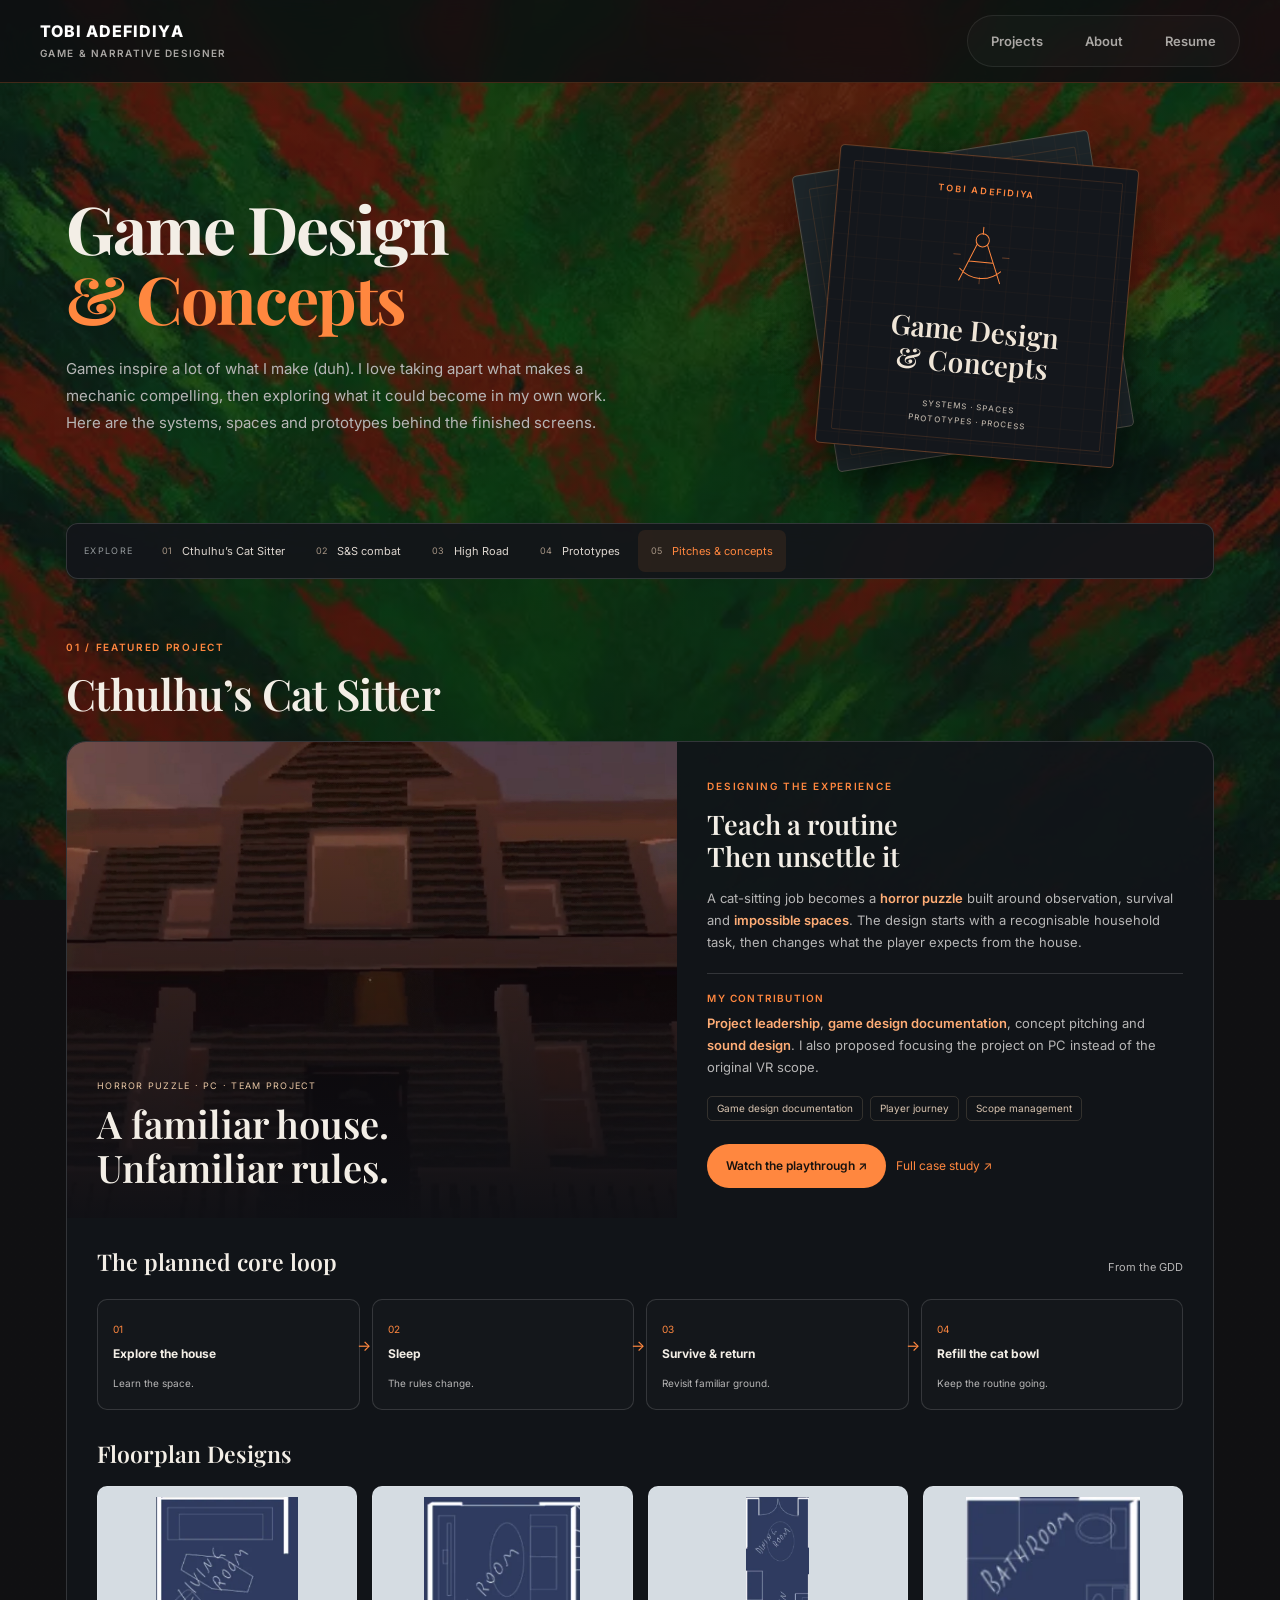
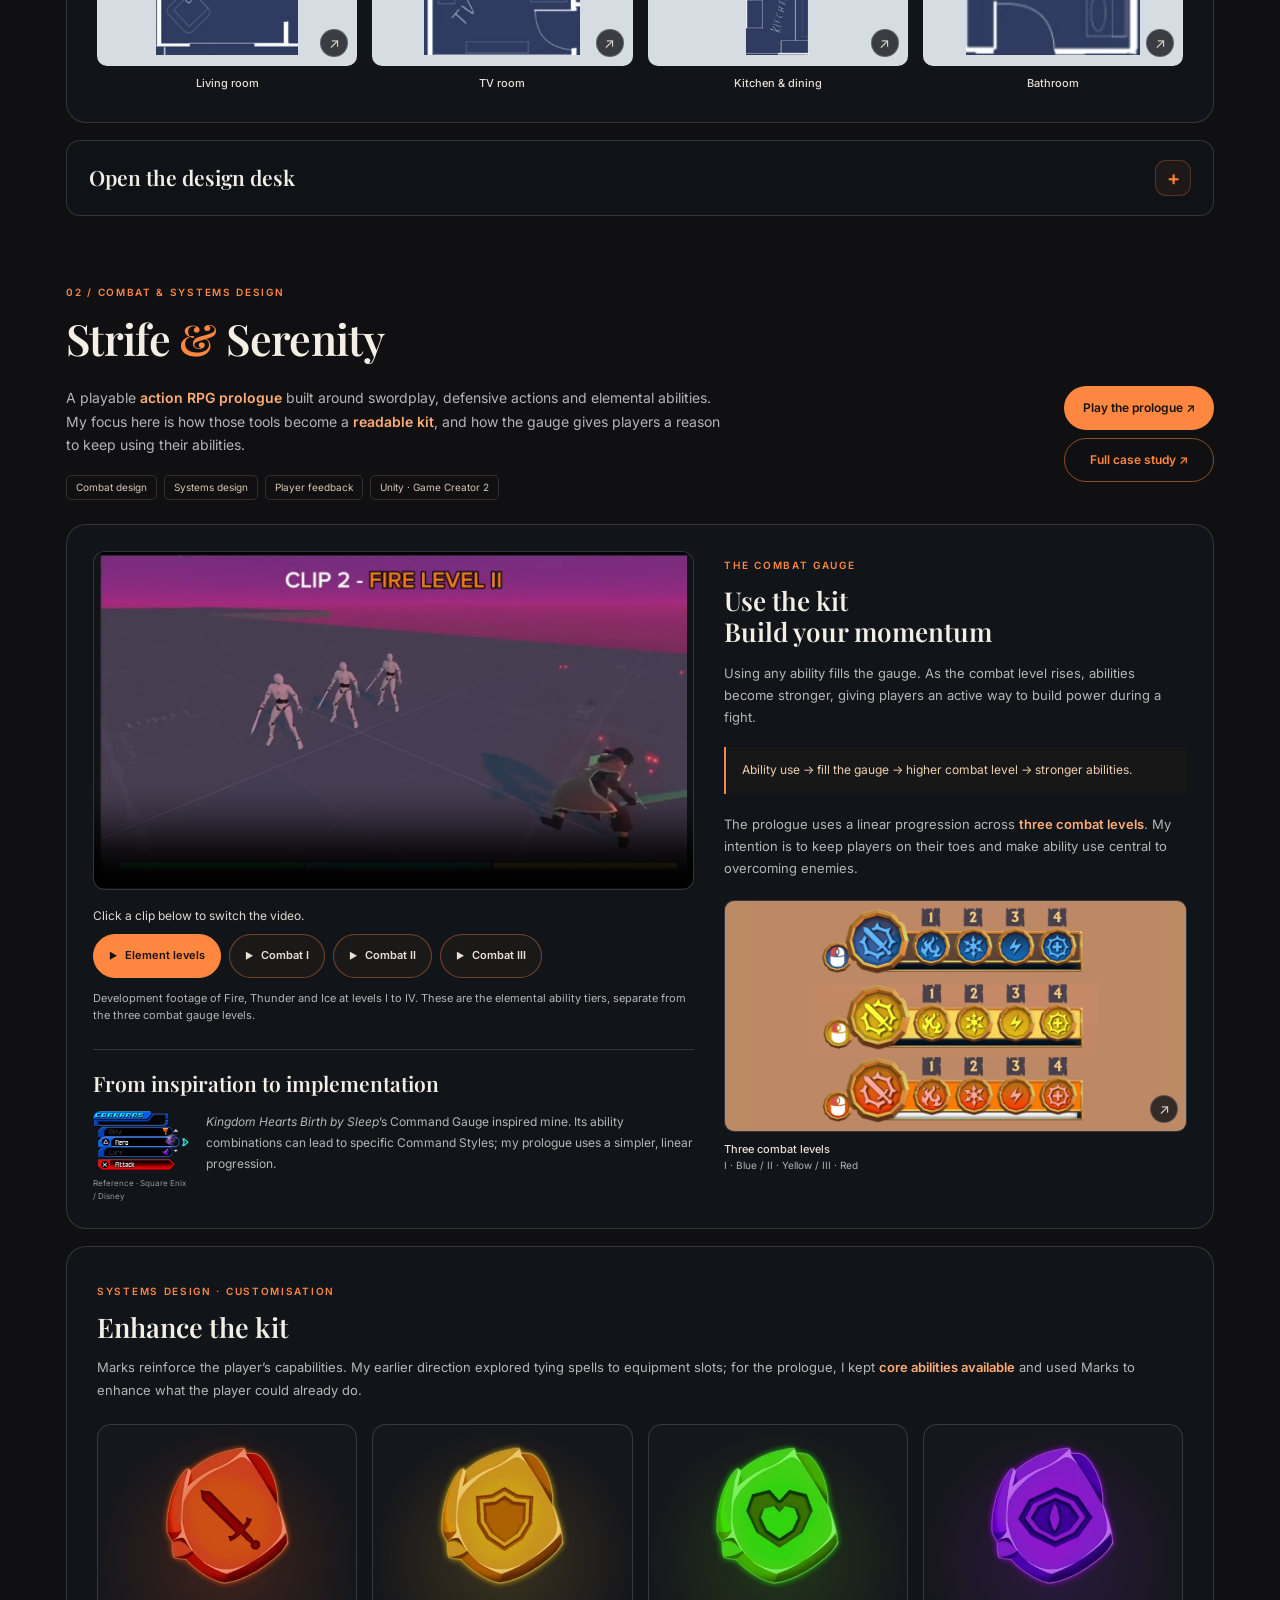
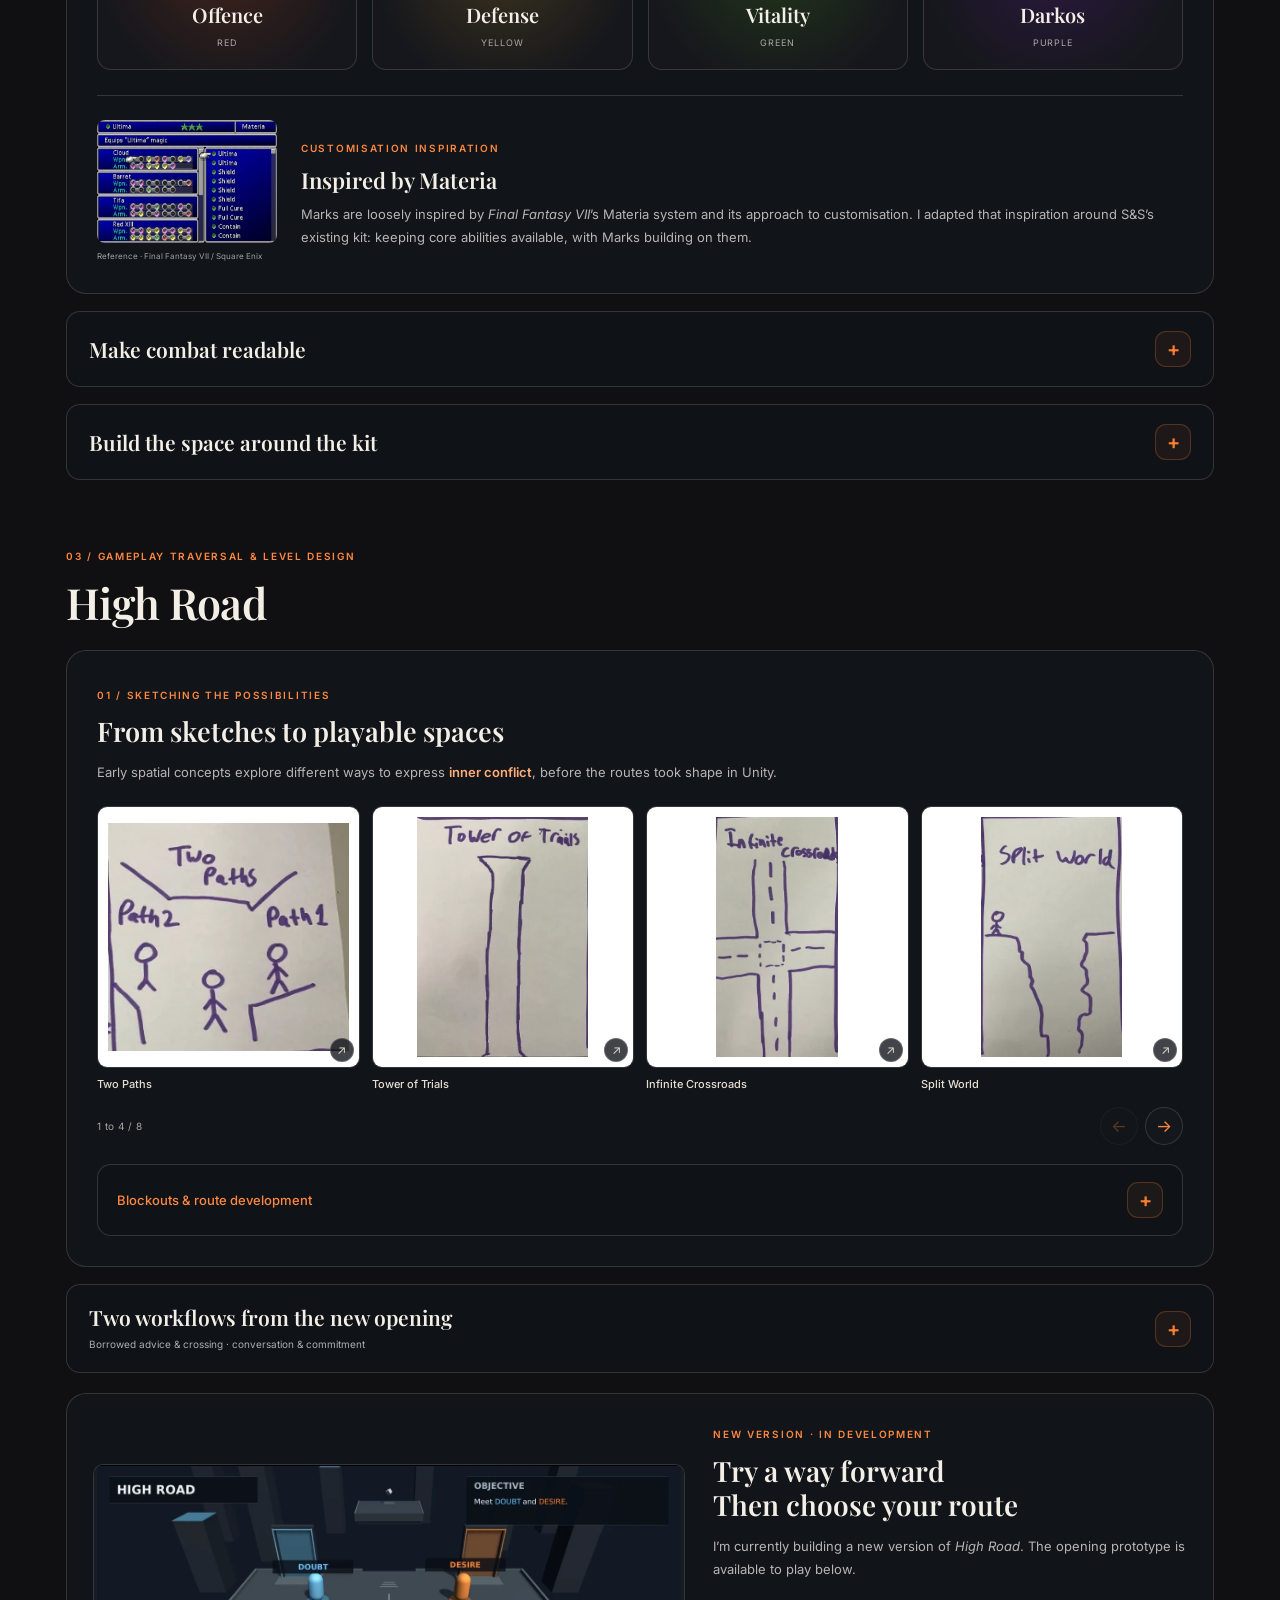
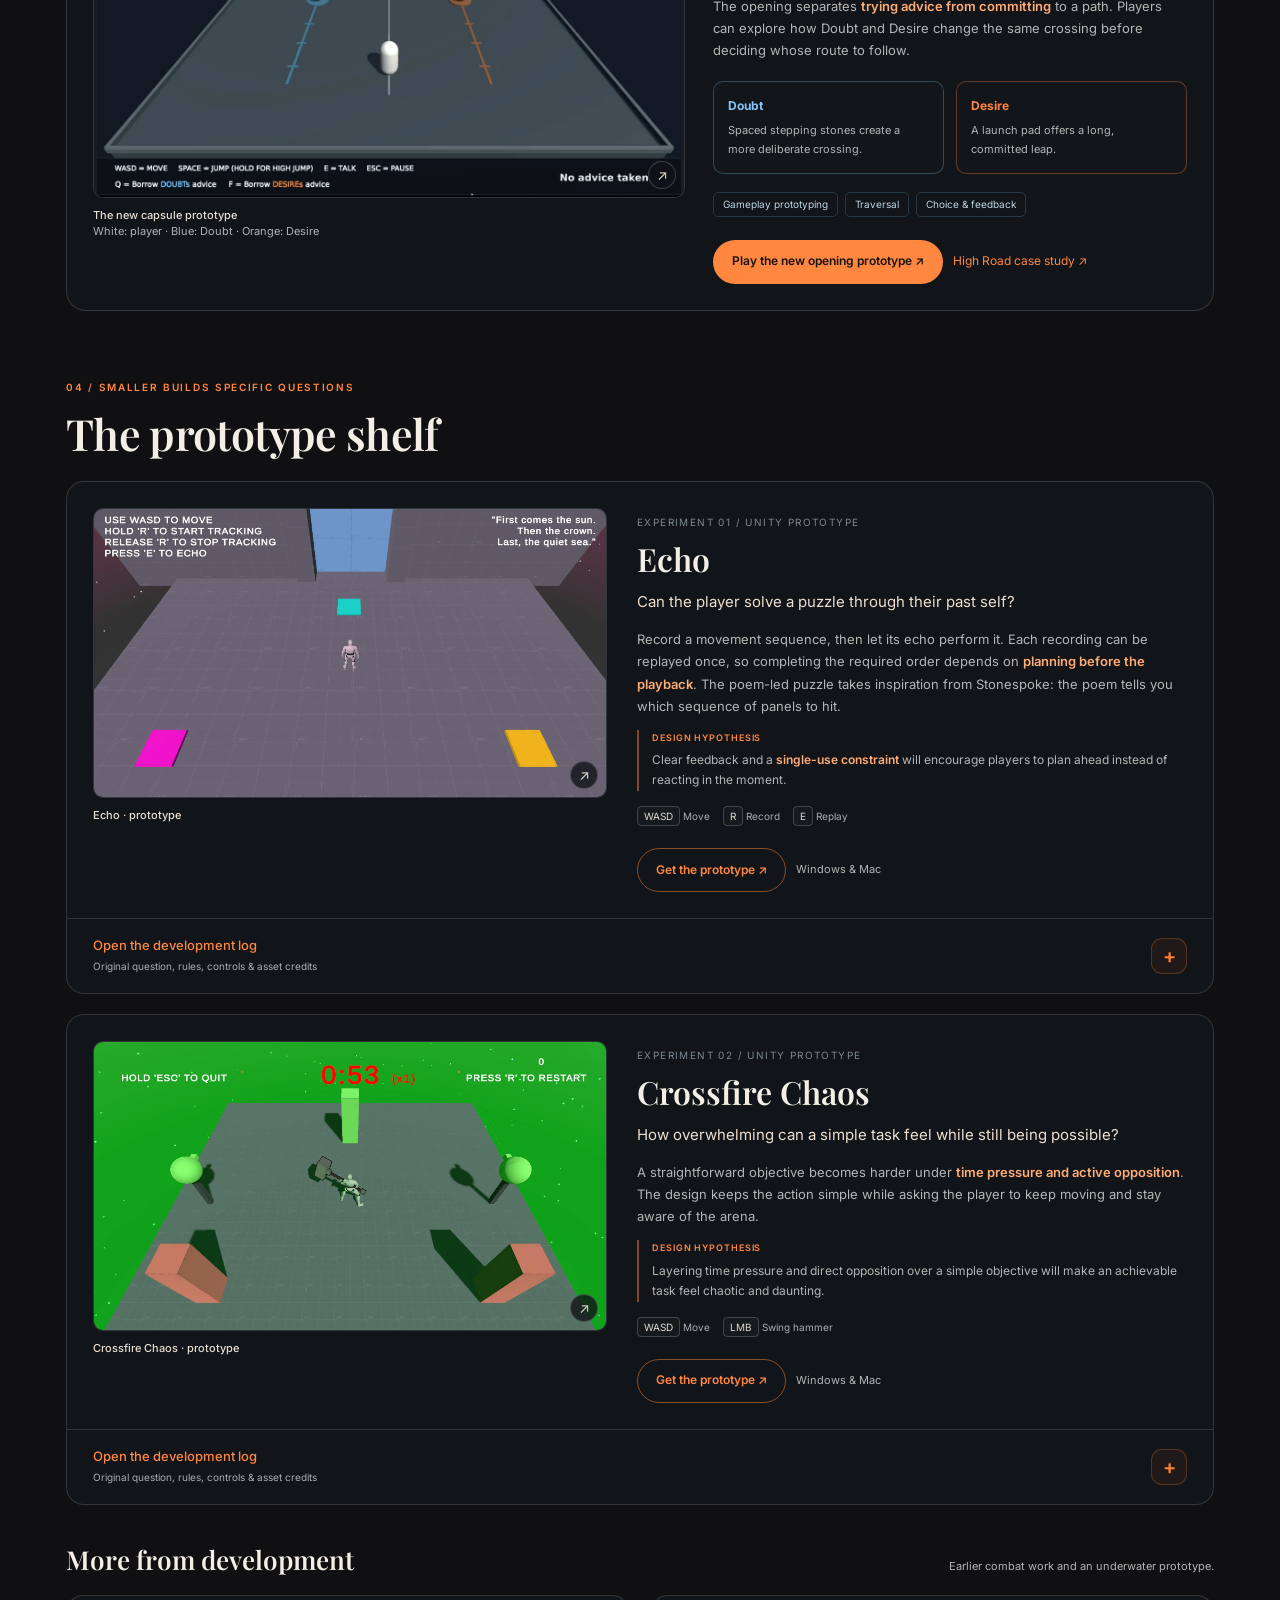
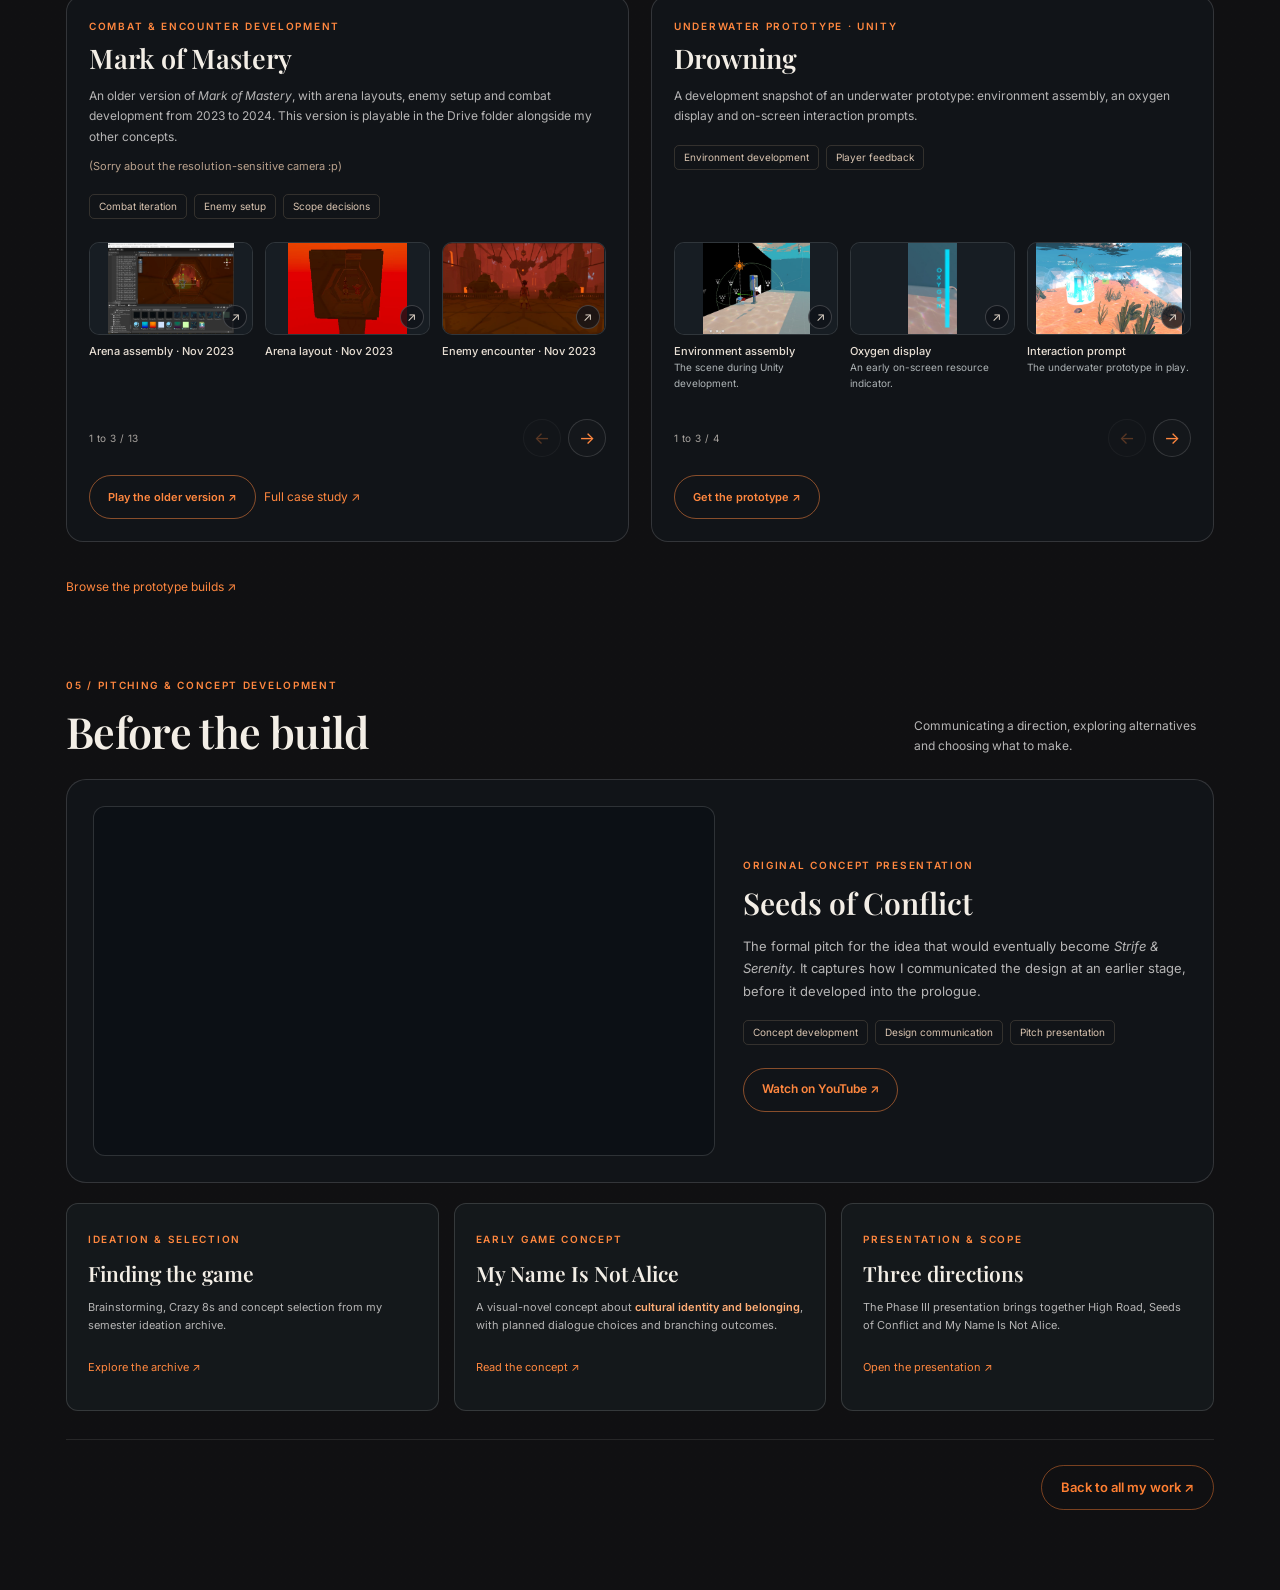
==== commit f6cd40ad: "Publish approved portfolio redesign and case study updates" ====
--- a/design.html
+++ b/design.html
@@ -1,26 +1,27 @@
-<!doctype html>
+<!DOCTYPE html>
 <html lang="en"><head><meta charset="utf-8"><meta name="viewport" content="width=device-width,initial-scale=1">
-<title>Game Design &amp; Concepts — Tobi Adefidiya</title>
+<title>Game Design &amp; Concepts: Tobi Adefidiya</title>
 <meta name="description" content="Tobi Adefidiya’s game design work: combat and systems design, Unity prototypes, level blockouts, player feedback, game design documentation and concept pitches.">
 <meta name="theme-color" content="#101418"><link rel="preconnect" href="https://fonts.googleapis.com"><link rel="preconnect" href="https://fonts.gstatic.com" crossorigin>
-<link rel="stylesheet" href="assets/design.css"><link rel="stylesheet" href="assets/section-nav.css"><script src="assets/section-nav.js" defer></script><script src="assets/design.js" defer></script><link rel="stylesheet" href="assets/portfolio-chrome.css"><script src="assets/portfolio-chrome.js" defer></script></head>
+<link rel="stylesheet" href="assets/design/design.css"><link rel="stylesheet" href="assets/section-nav.css"><script src="assets/section-nav.js" defer></script><script src="assets/design/design.js" defer></script><link rel="stylesheet" href="assets/portfolio-chrome.css"><script src="assets/portfolio-chrome.js" defer></script><style id="disclosure-clarity">summary::after,summary .chev,.case-toggle,.collapse-btn{color:#ff7f32}summary:focus-visible{outline:2px solid #ff7f32;outline-offset:4px}</style><link rel="stylesheet" href="assets/portfolio-refinements.css"><link rel="stylesheet" href="assets/media-preview.css"></head>
 <body id="top"><a class="skip" href="#main">Skip to design work</a>
-<header class="site-header portfolio-header"><nav class="navbar" aria-label="Main navigation"><a class="header-brand" href="index.html" aria-label="Tobi Adefidiya — homepage"><span class="brand-monogram" aria-hidden="true">TA</span><span class="brand-copy"><span class="brand-name">TOBI ADEFIDIYA</span><span class="brand-role">GAME &amp; NARRATIVE DESIGNER</span></span></a><div class="navlinks"><a href="index.html#tobi-wheel-home" class="navlink">Projects</a><a href="index.html#about" class="navlink">About</a><a href="index.html#resume" class="navlink">Resume</a></div></nav></header>
-<main id="main"><section class="hero" aria-labelledby="page-title"><div class="hero-copy"><h1 id="page-title">Game Design <span>&amp; Concepts</span></h1><div class="hero-introduction"><p class="intro"><strong>Games inspire a lot of what I make.</strong> I love taking apart what makes a mechanic compelling, then exploring what it could become in my own work. Here are the systems, spaces and prototypes behind the finished screens.</p></div></div><div class="blueprint-scene" aria-hidden="true">
+<header class="site-header portfolio-header"><nav class="navbar" aria-label="Main navigation"><a class="header-brand" href="index.html" aria-label="Tobi Adefidiya: homepage"><span class="brand-copy"><span class="brand-name">TOBI ADEFIDIYA</span><span class="brand-role">GAME &amp; NARRATIVE DESIGNER</span></span></a><div class="navlinks"><a href="index.html#tobi-wheel-home" class="navlink">Projects</a><a href="index.html#about" class="navlink">About</a><a href="index.html#resume" class="navlink">Resume</a></div></nav></header>
+
+<main id="main"><section class="hero" aria-labelledby="page-title"><div class="hero-copy"><h1 id="page-title">Game Design <span>&amp; Concepts</span></h1><div class="hero-introduction"><p class="intro">Games inspire a lot of what I make (duh). I love taking apart what makes a mechanic compelling, then exploring what it could become in my own work. Here are the systems, spaces and prototypes behind the finished screens.</p></div></div><div class="blueprint-scene" aria-hidden="true">
   <div class="blueprint-stack">
     <div class="blueprint-sheet blueprint-back">
-      <svg viewBox="0 0 240 240" fill="none" stroke="currentColor" stroke-width="1">
-        <path d="M35 43h170v154H35zM35 118h65V43M100 118h54v79M154 118h51M61 197v-34h39M154 75h51"/>
-        <path d="M22 25h196M22 21v8M218 21v8M22 211h196M22 207v8M218 207v8M20 43v154M16 43h8M16 197h8" opacity=".6"/>
-        <circle cx="100" cy="118" r="7"/><circle cx="154" cy="75" r="5"/>
+      <svg viewbox="0 0 240 240" fill="none" stroke="currentColor" stroke-width="1">
+        <path d="M35 43h170v154H35zM35 118h65V43M100 118h54v79M154 118h51M61 197v-34h39M154 75h51"></path>
+        <path d="M22 25h196M22 21v8M218 21v8M22 211h196M22 207v8M218 207v8M20 43v154M16 43h8M16 197h8" opacity=".6"></path>
+        <circle cx="100" cy="118" r="7"></circle><circle cx="154" cy="75" r="5"></circle>
       </svg>
     </div>
     <div class="blueprint-sheet blueprint-front">
       <div class="blueprint-name">TOBI ADEFIDIYA</div>
-      <svg class="blueprint-compass" viewBox="0 0 112 112" fill="none" stroke="currentColor" stroke-width="1.5" stroke-linecap="round" stroke-linejoin="round">
-        <path d="M56 12v11M48 39 25 95M64 39l23 56M38 65h36M25 77c17 17 45 17 62 0"/>
-        <circle cx="56" cy="32" r="10"/>
-        <path d="M14 56h10M88 56h10M56 88v10" opacity=".35"/>
+      <svg class="blueprint-compass" viewbox="0 0 112 112" fill="none" stroke="currentColor" stroke-width="1.5" stroke-linecap="round" stroke-linejoin="round">
+        <path d="M56 12v11M48 39 25 95M64 39l23 56M38 65h36M25 77c17 17 45 17 62 0"></path>
+        <circle cx="56" cy="32" r="10"></circle>
+        <path d="M14 56h10M88 56h10M56 88v10" opacity=".35"></path>
       </svg>
       <div class="blueprint-title">Game Design<br>&amp; Concepts</div>
       <div class="blueprint-topics">SYSTEMS · SPACES<br>PROTOTYPES · PROCESS</div>
@@ -30,22 +31,22 @@
 <nav class="jump-nav" aria-label="Design page sections"><span class="nav-label">Explore</span><a href="#featured"><small>01</small> Cthulhu’s Cat Sitter</a><a href="#strife"><small>02</small> S&amp;S combat</a><a href="#high-road"><small>03</small> High Road</a><a href="#prototypes"><small>04</small> Prototypes</a><a href="#design-pitch"><small>05</small> Pitches &amp; concepts</a></nav>
 
 <section class="section" id="featured"><div class="section-heading"><div><span class="eyebrow">01 / Featured project</span><h2>Cthulhu’s Cat Sitter</h2></div></div>
-<div class="panel"><div class="ccs-feature"><figure class="ccs-visual"><img src="assets/design-cthulhu-overview-1.jpg" alt="House environment in Cthulhu’s Cat Sitter" width="2330" height="1320" loading="lazy"><figcaption><small>HORROR PUZZLE · PC · TEAM PROJECT</small>A familiar house.<br>Unfamiliar rules.</figcaption></figure><div class="ccs-intro"><span class="label">Designing the experience</span><h3>Teach a routine<br>Then unsettle it</h3><p>A cat-sitting job becomes a horror puzzle built around observation, survival and impossible spaces. The design starts with a recognisable household task, then changes what the player expects from the house.</p><p class="role-line"><strong>My contribution</strong>Project leadership, game design documentation, concept pitching and sound design. I also proposed focusing the project on PC instead of the original VR scope.</p><div class="tags"><span>Game design documentation</span><span>Player journey</span><span>Scope management</span></div><div class="actions"><a class="button solid" href="https://youtu.be/WuS2QeJ2ulQ" target="_blank" rel="noopener">Watch the playthrough ↗</a><a class="text-link" href="https://wabuzero.github.io/wabugames.github.io/projects/cthulhu-cat-sitter.html" target="_blank" rel="noopener">Full case study ↗</a></div></div></div>
-<div class="panel-pad" id="ccs-evidence"><div class="subheading"><h3>The planned core loop</h3><p>From the GDD</p></div><ol class="loop"><li><span class="step">01</span><b>Explore the house</b><small>Learn the space.</small></li><li><span class="step">02</span><b>Sleep</b><small>The rules change.</small></li><li><span class="step">03</span><b>Survive &amp; return</b><small>Revisit familiar ground.</small></li><li><span class="step">04</span><b>Refill the cat bowl</b><small>Keep the routine going.</small></li></ol><div class="subheading"><h3>Floorplan Designs</h3></div><div class="plan-grid" data-gallery><figure class="shot"><a href="assets/ccs-04.webp" data-image data-title="Living room" data-caption="" aria-label="Enlarge: Living room"><img src="assets/ccs-04.webp" alt="Living room" width="236" height="262" loading="lazy" decoding="async" class=""></a><figcaption><b>Living room</b></figcaption></figure><figure class="shot"><a href="assets/ccs-01.webp" data-image data-title="TV room" data-caption="" aria-label="Enlarge: TV room"><img src="assets/ccs-01.webp" alt="TV room" width="229" height="232" loading="lazy" decoding="async" class=""></a><figcaption><b>TV room</b></figcaption></figure><figure class="shot"><a href="assets/ccs-03.webp" data-image data-title="Kitchen &amp; dining" data-caption="" aria-label="Enlarge: Kitchen &amp; dining"><img src="assets/ccs-03.webp" alt="Kitchen &amp; dining" width="189" height="475" loading="lazy" decoding="async" class=""></a><figcaption><b>Kitchen &amp; dining</b></figcaption></figure><figure class="shot"><a href="assets/ccs-02.webp" data-image data-title="Bathroom" data-caption="" aria-label="Enlarge: Bathroom"><img src="assets/ccs-02.webp" alt="Bathroom" width="168" height="153" loading="lazy" decoding="async" class=""></a><figcaption><b>Bathroom</b></figcaption></figure></div></div></div>
-<details class="drawer "><summary><span><span class="summary-title">Open the design desk</span></span></summary><div class="drawer-body"><div class="two-col section-copy"><div><span class="label">Player guidance</span><h3>Make the rules readable</h3><p>The GDD specifies proximity cues for interactable objects, sound for locked doors and environmental hints during the first trial’s chase. Each cue gives the player information they can act on.</p></div><div><span class="label">Team &amp; scope</span><h3>Set a direction the team can build</h3><p>I led the project and proposed the move from VR to PC. The GDD gives trials shared requirements—a spatial effect, a threat and a return to the house—while leaving room for the team’s creative input.</p></div></div><div class="doc-list"><a class="doc" href="https://drive.google.com/file/d/1AkU-5s7mC6AqgwfJDrG_Y6hVtKlxrAl5/view" data-doc-preview="https://drive.google.com/file/d/1AkU-5s7mC6AqgwfJDrG_Y6hVtKlxrAl5/preview" data-title="Game design document" target="_blank" rel="noopener"><div class="doc-head"><h4>Game design document</h4><span class="arrow">↗</span></div><p>My player journey, interaction rules and trial requirements. Retains the original PC/VR proposal.</p></a><a class="doc" href="https://drive.google.com/file/d/1AKpBo_HFzML4HmmXB2vvdiikEPIko5-H/view" data-doc-preview="https://drive.google.com/file/d/1AKpBo_HFzML4HmmXB2vvdiikEPIko5-H/preview" data-title="Concept pitch" target="_blank" rel="noopener"><div class="doc-head"><h4>Concept pitch</h4><span class="arrow">↗</span></div><p>My presentation of the premise, audience, mechanics and visual direction.</p></a><a class="doc" href="assets/CCS_Research.pdf" data-doc-preview="assets/CCS_Research.pdf" data-title="Research write-up" target="_blank" rel="noopener"><div class="doc-head"><h4>Research write-up</h4><span class="arrow">↗</span></div><p>Project research into impossible spaces, horror and the original platform direction.</p></a><a class="doc" href="assets/CCS_Tech_Notes.pdf" data-doc-preview="assets/CCS_Tech_Notes.pdf" data-title="Technical notes" target="_blank" rel="noopener"><div class="doc-head"><h4>Technical notes</h4><span class="arrow">↗</span></div><p>Project notes on looping stairs, portal transitions and the asset workflow.</p></a></div><div class="actions"><a class="button" href="https://adaptable-radius-84c.notion.site/Year-2-Semester-2-befda9f8f33a4de0857efbb1102c60ac" target="_blank" rel="noopener">Development blog ↗</a></div></div></details></section>
+<div class="panel"><div class="ccs-feature"><figure class="ccs-visual"><img src="assets/design/cthulhu-overview-1.jpg" alt="House environment in Cthulhu’s Cat Sitter" width="2330" height="1320" loading="lazy"><figcaption><small>HORROR PUZZLE · PC · TEAM PROJECT</small>A familiar house.<br>Unfamiliar rules.</figcaption></figure><div class="ccs-intro"><span class="label">Designing the experience</span><h3>Teach a routine<br>Then unsettle it</h3><p>A cat-sitting job becomes a <strong class="portfolio-keyword">horror puzzle</strong> built around observation, survival and <strong class="portfolio-keyword">impossible spaces</strong>. The design starts with a recognisable household task, then changes what the player expects from the house.</p><p class="role-line"><strong>My contribution</strong><strong class="portfolio-keyword">Project leadership</strong>, <strong class="portfolio-keyword">game design documentation</strong>, concept pitching and <strong class="portfolio-keyword">sound design</strong>. I also proposed focusing the project on PC instead of the original VR scope.</p><div class="tags"><span>Game design documentation</span><span>Player journey</span><span>Scope management</span></div><div class="actions"><a class="button solid" href="https://youtu.be/WuS2QeJ2ulQ" target="_self" rel="noopener">Watch the playthrough ↗</a><a class="text-link" href="projects/cthulhu-cat-sitter.html" target="_self" rel="noopener">Full case study ↗</a></div></div></div>
+<div class="panel-pad" id="ccs-evidence"><div class="subheading"><h3>The planned core loop</h3><p>From the GDD</p></div><ol class="loop"><li><span class="step">01</span><b>Explore the house</b><small>Learn the space.</small></li><li><span class="step">02</span><b>Sleep</b><small>The rules change.</small></li><li><span class="step">03</span><b>Survive &amp; return</b><small>Revisit familiar ground.</small></li><li><span class="step">04</span><b>Refill the cat bowl</b><small>Keep the routine going.</small></li></ol><div class="subheading"><h3>Floorplan Designs</h3></div><div class="plan-grid" data-gallery><figure class="shot"><a href="assets/design/process/ccs-04.webp" data-image data-title="Living room" data-caption="" aria-label="Enlarge: Living room"><img src="assets/design/process/ccs-04.webp" alt="Living room" width="236" height="262" loading="lazy" decoding="async" class=""></a><figcaption><b>Living room</b></figcaption></figure><figure class="shot"><a href="assets/design/process/ccs-01.webp" data-image data-title="TV room" data-caption="" aria-label="Enlarge: TV room"><img src="assets/design/process/ccs-01.webp" alt="TV room" width="229" height="232" loading="lazy" decoding="async" class=""></a><figcaption><b>TV room</b></figcaption></figure><figure class="shot"><a href="assets/design/process/ccs-03.webp" data-image data-title="Kitchen &amp; dining" data-caption="" aria-label="Enlarge: Kitchen &amp; dining"><img src="assets/design/process/ccs-03.webp" alt="Kitchen &amp; dining" width="189" height="475" loading="lazy" decoding="async" class=""></a><figcaption><b>Kitchen &amp; dining</b></figcaption></figure><figure class="shot"><a href="assets/design/process/ccs-02.webp" data-image data-title="Bathroom" data-caption="" aria-label="Enlarge: Bathroom"><img src="assets/design/process/ccs-02.webp" alt="Bathroom" width="168" height="153" loading="lazy" decoding="async" class=""></a><figcaption><b>Bathroom</b></figcaption></figure></div></div></div>
+<details class="drawer "><summary class="portfolio-disclosure-summary"><span><span class="summary-title">Open the design desk</span></span><span class="disclosure-indicator" aria-hidden="true">+</span></summary><div class="drawer-body"><div class="two-col section-copy"><div><span class="label">Player guidance</span><h3>Make the rules readable</h3><p>The GDD specifies proximity cues for interactable objects, sound for locked doors and <strong class="portfolio-keyword">environmental hints</strong> during the first trial’s chase. Each cue gives the player information they can act on.</p></div><div><span class="label">Team &amp; scope</span><h3>Set a direction the team can build</h3><p>I led the project and proposed the <strong class="portfolio-keyword">move from VR to PC</strong>. Each trial shares requirements for a spatial effect, a threat and a return to the house, with room for the team’s creative input.</p></div></div><div class="doc-list"><a class="doc" href="https://drive.google.com/file/d/1AkU-5s7mC6AqgwfJDrG_Y6hVtKlxrAl5/view" data-doc-preview="https://drive.google.com/file/d/1AkU-5s7mC6AqgwfJDrG_Y6hVtKlxrAl5/preview" data-title="Game design document" target="_self" rel="noopener"><div class="doc-head"><h4>Game design document</h4><span class="arrow">↗</span></div><p>My player journey, interaction rules and trial requirements. Retains the original PC/VR proposal.</p></a><a class="doc" href="https://drive.google.com/file/d/1AKpBo_HFzML4HmmXB2vvdiikEPIko5-H/view" data-doc-preview="https://drive.google.com/file/d/1AKpBo_HFzML4HmmXB2vvdiikEPIko5-H/preview" data-title="Concept pitch" target="_self" rel="noopener"><div class="doc-head"><h4>Concept pitch</h4><span class="arrow">↗</span></div><p>My presentation of the premise, audience, mechanics and visual direction.</p></a><a class="doc" href="assets/design/CCS_Research.pdf" data-doc-preview="assets/design/CCS_Research.pdf" data-title="Research write-up" target="_self" rel="noopener"><div class="doc-head"><h4>Research write-up</h4><span class="arrow">↗</span></div><p>Project research into impossible spaces, horror and the original platform direction.</p></a><a class="doc" href="assets/design/CCS_Tech_Notes.pdf" data-doc-preview="assets/design/CCS_Tech_Notes.pdf" data-title="Technical notes" target="_self" rel="noopener"><div class="doc-head"><h4>Technical notes</h4><span class="arrow">↗</span></div><p>Project notes on looping stairs, portal transitions and the asset workflow.</p></a></div><div class="actions"><a class="button" href="https://adaptable-radius-84c.notion.site/Year-2-Semester-2-befda9f8f33a4de0857efbb1102c60ac" target="_self" rel="noopener">Development blog ↗</a></div></div></details></section>
 
-<section class="section" id="strife"><div class="section-heading"><div><span class="eyebrow">02 / Combat &amp; systems design</span><h2>Strife <em>&amp;</em> Serenity</h2></div></div><div class="project-intro"><div><p>A playable action RPG prologue built around swordplay, defensive actions and elemental abilities. My focus here is how those tools become a readable kit—and how the gauge gives players a reason to keep using their abilities.</p><div class="tags"><span>Combat design</span><span>Systems design</span><span>Player feedback</span><span>Unity · Game Creator 2</span></div></div><div class="actions"><a class="button solid" href="https://wabuzero.itch.io/strifeserenity" target="_blank" rel="noopener">Play the prologue ↗</a><a class="button" href="https://wabuzero.github.io/wabugames.github.io/projects/strife-and-serenity.html" target="_blank" rel="noopener">Full case study ↗</a></div></div>
-<div class="panel combat-layout"><div class="combat-media"><div class="player"><video id="combat-player" src="assets/element-levels.mp4" poster="assets/element-levels-poster.webp" controls playsinline preload="none" aria-label="Elemental ability levels" aria-describedby="clip-caption"><a href="assets/element-levels.mp4">Watch the elemental ability video</a></video><div class="clip-buttons" role="group" aria-label="Choose gameplay footage"><button type="button" data-video-src="assets/element-levels.mp4" data-poster="assets/element-levels-poster.webp" data-title="Elemental ability levels" data-caption="Development footage of Fire, Thunder and Ice at levels I–IV. These are the elemental ability tiers, separate from the three combat gauge levels." aria-controls="combat-player" aria-pressed="true">Element levels</button><button type="button" data-video-src="assets/combat-level-1.mp4" data-poster="assets/combat-level-1-poster.webp" data-title="Combat level I" data-caption="A longer prologue capture showing exploration, equipment and the start of combat at level I." aria-controls="combat-player" aria-pressed="false">Combat I</button><button type="button" data-video-src="assets/combat-level-2.mp4" data-poster="assets/combat-level-2-poster.webp" data-title="Combat level II" data-caption="A short encounter capture showing the transition from the blue gauge to the yellow combat level II gauge." aria-controls="combat-player" aria-pressed="false">Combat II</button><button type="button" data-video-src="assets/combat-level-3.mp4" data-poster="assets/combat-level-3-poster.webp" data-title="Combat level III" data-caption="An encounter capture showing the transition to the red combat level III gauge." aria-controls="combat-player" aria-pressed="false">Combat III</button></div><p class="clip-caption" id="clip-caption" aria-live="polite">Development footage of Fire, Thunder and Ice at levels I–IV. These are the elemental ability tiers, separate from the three combat gauge levels.</p></div><aside class="gauge-inspiration" aria-labelledby="gauge-inspiration"><h4 id="gauge-inspiration">From inspiration to implementation</h4><div class="inspiration-reference"><figure class="gauge-reference"><img src="assets/birth-by-sleep-reference.webp" alt="Command menu reference from Kingdom Hearts Birth by Sleep" width="310" height="191" loading="lazy" decoding="async" class=""><figcaption>Reference · Square Enix / Disney</figcaption></figure><div><p><em>Kingdom Hearts Birth by Sleep</em>’s Command Gauge inspired mine. Its ability combinations can lead to specific Command Styles; my prologue uses a simpler, linear progression.</p></div></div></aside></div><div class="combat-copy"><div><span class="label">The combat gauge</span><h3>Use the kit<br>Build your momentum</h3><p>Using any ability fills the gauge. As the combat level rises, abilities become stronger, giving players an active way to build power during a fight.</p><div class="rule">Ability use → fill the gauge → higher combat level → stronger abilities.</div><p>The prologue uses a linear progression across three combat levels. My intention is to keep players on their toes and make ability use central to overcoming enemies.</p></div><div class="gauge-thumb"><figure class="shot"><a href="assets/combat-gauges.webp" data-image data-title="Three combat levels" data-caption="I · Blue / II · Yellow / III · Red" aria-label="Enlarge: Three combat levels"><img src="assets/combat-gauges.webp" alt="Three combat levels" width="1920" height="1093" loading="lazy" decoding="async" class=""></a><figcaption><b>Three combat levels</b><br>I · Blue / II · Yellow / III · Red</figcaption></figure></div></div></div>
-<div class="panel panel-pad marks-panel"><div class="section-copy marks-intro"><span class="label">Systems design · Customisation</span><h3>Enhance the kit</h3><p>Marks reinforce the player’s capabilities. My earlier direction explored tying spells to equipment slots; for the prologue, I kept core abilities available and used Marks to enhance what the player could already do.</p></div><div class="marks" data-gallery><figure class="mark" style="--glow:#e9541733"><a href="assets/mark-offence.webp" data-image data-title="Offence Mark" data-caption="Red · S&amp;S Mark artwork" aria-label="Enlarge Offence Mark"><img src="assets/mark-offence.webp" alt="Offence Mark" width="256" height="256" loading="lazy" decoding="async" class=""></a><figcaption><h4>Offence</h4><small>Red</small></figcaption></figure><figure class="mark" style="--glow:#d5a42333"><a href="assets/mark-defense.webp" data-image data-title="Defense Mark" data-caption="Yellow · S&amp;S Mark artwork" aria-label="Enlarge Defense Mark"><img src="assets/mark-defense.webp" alt="Defense Mark" width="256" height="256" loading="lazy" decoding="async" class=""></a><figcaption><h4>Defense</h4><small>Yellow</small></figcaption></figure><figure class="mark" style="--glow:#54b51033"><a href="assets/mark-vitality.webp" data-image data-title="Vitality Mark" data-caption="Green · S&amp;S Mark artwork" aria-label="Enlarge Vitality Mark"><img src="assets/mark-vitality.webp" alt="Vitality Mark" width="256" height="256" loading="lazy" decoding="async" class=""></a><figcaption><h4>Vitality</h4><small>Green</small></figcaption></figure><figure class="mark" style="--glow:#8420d233"><a href="assets/mark-darkos.webp" data-image data-title="Darkos Mark" data-caption="Purple · S&amp;S Mark artwork" aria-label="Enlarge Darkos Mark"><img src="assets/mark-darkos.webp" alt="Darkos Mark" width="256" height="256" loading="lazy" decoding="async" class=""></a><figcaption><h4>Darkos</h4><small>Purple</small></figcaption></figure></div><aside class="materia-reference"><figure><img src="assets/materia-reference.webp" alt="Final Fantasy VII Materia menu — reference image" width="633" height="433" loading="lazy" decoding="async" class=""><figcaption>Reference · Final Fantasy VII / Square Enix</figcaption></figure><div><span class="label">Customisation inspiration</span><h4>Inspired by Materia</h4><p>Marks are loosely inspired by <em>Final Fantasy VII</em>’s Materia system and its approach to customisation. I adapted that inspiration around S&amp;S’s existing kit: keeping core abilities available, with Marks building on them.</p></div></aside></div>
-<details class="drawer "><summary><span><span class="summary-title">Make combat readable</span></span></summary><div class="drawer-body"><p>These development captures show the targeting states, combat testing, enemy colliders and projectile experiments behind the kit.</p><div class="gallery targeting" data-gallery><div style="--state:#9aa0a4"><figure class="shot"><a href="assets/strife-06.webp" data-image data-title="Out of range" data-caption="No coloured targeting outline." aria-label="Enlarge: Out of range"><img src="assets/strife-06.webp" alt="Out of range" width="954" height="522" loading="lazy" decoding="async" class=""></a><figcaption><b>Out of range</b><br>No coloured targeting outline.</figcaption></figure></div><div style="--state:#75b8fa"><figure class="shot"><a href="assets/strife-07.webp" data-image data-title="Target candidate" data-caption="Blue identifies a possible target." aria-label="Enlarge: Target candidate"><img src="assets/strife-07.webp" alt="Target candidate" width="949" height="551" loading="lazy" decoding="async" class=""></a><figcaption><b>Target candidate</b><br>Blue identifies a possible target.</figcaption></figure></div><div style="--state:#91ce57"><figure class="shot"><a href="assets/strife-04.webp" data-image data-title="Target locked" data-caption="Green confirms the selected enemy." aria-label="Enlarge: Target locked"><img src="assets/strife-04.webp" alt="Target locked" width="951" height="553" loading="lazy" decoding="async" class=""></a><figcaption><b>Target locked</b><br>Green confirms the selected enemy.</figcaption></figure></div></div><div class="subheading"><h3>Inside the combat build</h3><p>Unity development captures</p></div><div class="gallery two" data-gallery><figure class="shot"><a href="assets/strife-11.webp" data-image data-title="Combat testing" data-caption="Ka’Sipho in a dedicated test space." aria-label="Enlarge: Combat testing"><img src="assets/strife-11.webp" alt="Combat testing" width="1552" height="721" loading="lazy" decoding="async" class=""></a><figcaption><b>Combat testing</b><br>Ka’Sipho in a dedicated test space.</figcaption></figure><figure class="shot"><a href="assets/strife-05.webp" data-image data-title="Enemy AI &amp; colliders" data-caption="Enemy setup and collision volumes in Unity." aria-label="Enlarge: Enemy AI &amp; colliders"><img src="assets/strife-05.webp" alt="Enemy AI &amp; colliders" width="923" height="456" loading="lazy" decoding="async" class=""></a><figcaption><b>Enemy AI &amp; colliders</b><br>Enemy setup and collision volumes in Unity.</figcaption></figure><figure class="shot"><a href="assets/strife-14.webp" data-image data-title="Projectile experiment" data-caption="An early spell test in the development scene." aria-label="Enlarge: Projectile experiment"><img src="assets/strife-14.webp" alt="Projectile experiment" width="894" height="497" loading="lazy" decoding="async" class=""></a><figcaption><b>Projectile experiment</b><br>An early spell test in the development scene.</figcaption></figure><figure class="shot"><a href="assets/strife-13.webp" data-image data-title="Projectile experiment — another pass" data-caption="A second capture of the spell’s behaviour." aria-label="Enlarge: Projectile experiment — another pass"><img src="assets/strife-13.webp" alt="Projectile experiment — another pass" width="893" height="499" loading="lazy" decoding="async" class=""></a><figcaption><b>Projectile experiment — another pass</b><br>A second capture of the spell’s behaviour.</figcaption></figure></div><div class="reflection"><h4>What I would improve next</h4><p>Give players more combat practice before the boss, introduce encounters earlier, and make perfect parries and gauge upgrades easier to discover. These are the onboarding improvements identified in my prologue reflection.</p></div></div></details>
-<details class="drawer "><summary><span><span class="summary-title">Build the space around the kit</span></span></summary><div class="drawer-body"><p>From building Gate Town to teaching movement, these captures show level development and the feedback around exploration.</p><div class="gallery single" data-gallery><figure class="shot"><a href="assets/strife-09.webp" data-image data-title="Gate Town · later build" data-caption="The space with its lighting and presentation in place." aria-label="Enlarge: Gate Town · later build"><img src="assets/strife-09.webp" alt="Gate Town · later build" width="1738" height="783" loading="lazy" decoding="async" class=""></a><figcaption><b>Gate Town · later build</b><br>The space with its lighting and presentation in place.</figcaption></figure></div><div class="subheading"><h3>Traversal prompts &amp; discovery</h3></div><div class="gallery " data-gallery><figure class="shot"><a href="assets/strife-02.webp" data-image data-title="Climbing instructions" data-caption="The controls are introduced alongside the climbing interaction." aria-label="Enlarge: Climbing instructions"><img src="assets/strife-02.webp" alt="Climbing instructions" width="1488" height="828" loading="lazy" decoding="async" class=""></a><figcaption><b>Climbing instructions</b><br>The controls are introduced alongside the climbing interaction.</figcaption></figure><figure class="shot"><a href="assets/strife-03.webp" data-image data-title="Climbing in play" data-caption="A capture of the wall traversal mechanic." aria-label="Enlarge: Climbing in play"><img src="assets/strife-03.webp" alt="Climbing in play" width="1489" height="826" loading="lazy" decoding="async" class=""></a><figcaption><b>Climbing in play</b><br>A capture of the wall traversal mechanic.</figcaption></figure><figure class="shot"><a href="assets/strife-10.webp" data-image data-title="Grapple prompt" data-caption="An on-screen prompt identifies the grapple action." aria-label="Enlarge: Grapple prompt"><img src="assets/strife-10.webp" alt="Grapple prompt" width="1487" height="830" loading="lazy" decoding="async" class=""></a><figcaption><b>Grapple prompt</b><br>An on-screen prompt identifies the grapple action.</figcaption></figure><figure class="shot"><a href="assets/strife-12.webp" data-image data-title="A boundary with context" data-caption="A locked-door response keeps the player oriented." aria-label="Enlarge: A boundary with context"><img src="assets/strife-12.webp" alt="A boundary with context" width="1496" height="831" loading="lazy" decoding="async" class=""></a><figcaption><b>A boundary with context</b><br>A locked-door response keeps the player oriented.</figcaption></figure><figure class="shot"><a href="assets/strife-01.webp" data-image data-title="Optional discovery" data-caption="The chest interface presents a lore item during exploration." aria-label="Enlarge: Optional discovery"><img src="assets/strife-01.webp" alt="Optional discovery" width="1411" height="780" loading="lazy" decoding="async" class=""></a><figcaption><b>Optional discovery</b><br>The chest interface presents a lore item during exploration.</figcaption></figure></div></div></details></section>
+<section class="section" id="strife"><div class="section-heading"><div><span class="eyebrow">02 / Combat &amp; systems design</span><h2>Strife <em>&amp;</em> Serenity</h2></div></div><div class="project-intro"><div><p>A playable <strong class="portfolio-keyword">action RPG prologue</strong> built around swordplay, defensive actions and elemental abilities. My focus here is how those tools become a <strong class="portfolio-keyword">readable kit</strong>, and how the gauge gives players a reason to keep using their abilities.</p><div class="tags"><span>Combat design</span><span>Systems design</span><span>Player feedback</span><span>Unity · Game Creator 2</span></div></div><div class="actions"><a class="button solid" href="https://wabuzero.itch.io/strifeserenity" target="_self" rel="noopener">Play the prologue ↗</a><a class="button" href="projects/strife-and-serenity.html" target="_self" rel="noopener">Full case study ↗</a></div></div>
+<div class="panel combat-layout"><div class="combat-media"><div class="player"><video id="combat-player" src="assets/design/process/element-levels.mp4" poster="assets/design/process/element-levels-poster.webp" controls playsinline preload="none" aria-label="Elemental ability levels" aria-describedby="clip-caption"><a href="assets/design/process/element-levels.mp4">Watch the elemental ability video</a></video><p class="clip-switch-hint" id="clip-switch-hint">Click a clip below to switch the video.</p><div class="clip-buttons" role="group" aria-label="Choose gameplay footage" aria-describedby="clip-switch-hint"><button type="button" data-video-src="assets/design/process/element-levels.mp4" data-poster="assets/design/process/element-levels-poster.webp" data-title="Elemental ability levels" data-caption="Development footage of Fire, Thunder and Ice at levels I to IV. These are the elemental ability tiers, separate from the three combat gauge levels." aria-controls="combat-player" aria-pressed="true"><span class="clip-play-icon" aria-hidden="true">▶</span>Element levels</button><button type="button" data-video-src="assets/design/process/combat-level-1.mp4" data-poster="assets/design/process/combat-level-1-poster.webp" data-title="Combat level I" data-caption="A longer prologue capture showing exploration, equipment and the start of combat at level I." aria-controls="combat-player" aria-pressed="false"><span class="clip-play-icon" aria-hidden="true">▶</span>Combat I</button><button type="button" data-video-src="assets/design/process/combat-level-2.mp4" data-poster="assets/design/process/combat-level-2-poster.webp" data-title="Combat level II" data-caption="A short encounter capture showing the transition from the blue gauge to the yellow combat level II gauge." aria-controls="combat-player" aria-pressed="false"><span class="clip-play-icon" aria-hidden="true">▶</span>Combat II</button><button type="button" data-video-src="assets/design/process/combat-level-3.mp4" data-poster="assets/design/process/combat-level-3-poster.webp" data-title="Combat level III" data-caption="An encounter capture showing the transition to the red combat level III gauge." aria-controls="combat-player" aria-pressed="false"><span class="clip-play-icon" aria-hidden="true">▶</span>Combat III</button></div><p class="clip-caption" id="clip-caption" aria-live="polite">Development footage of Fire, Thunder and Ice at levels I to IV. These are the elemental ability tiers, separate from the three combat gauge levels.</p></div><aside class="gauge-inspiration" aria-labelledby="gauge-inspiration"><h4 id="gauge-inspiration">From inspiration to implementation</h4><div class="inspiration-reference"><figure class="gauge-reference"><img src="assets/design/process/birth-by-sleep-reference.webp" alt="Command menu reference from Kingdom Hearts Birth by Sleep" width="310" height="191" loading="lazy" decoding="async" class=""><figcaption>Reference · Square Enix / Disney</figcaption></figure><div><p><em>Kingdom Hearts Birth by Sleep</em>’s Command Gauge inspired mine. Its ability combinations can lead to specific Command Styles; my prologue uses a simpler, linear progression.</p></div></div></aside></div><div class="combat-copy"><div><span class="label">The combat gauge</span><h3>Use the kit<br>Build your momentum</h3><p>Using any ability fills the gauge. As the combat level rises, abilities become stronger, giving players an active way to build power during a fight.</p><div class="rule">Ability use → fill the gauge → higher combat level → stronger abilities.</div><p>The prologue uses a linear progression across <strong class="portfolio-keyword">three combat levels</strong>. My intention is to keep players on their toes and make ability use central to overcoming enemies.</p></div><div class="gauge-thumb"><figure class="shot"><a href="assets/design/process/combat-gauges.webp" data-image data-title="Three combat levels" data-caption="I · Blue / II · Yellow / III · Red" aria-label="Enlarge: Three combat levels"><img src="assets/design/process/combat-gauges.webp" alt="Three combat levels" width="1920" height="1093" loading="lazy" decoding="async" class=""></a><figcaption><b>Three combat levels</b><br>I · Blue / II · Yellow / III · Red</figcaption></figure></div></div></div>
+<div class="panel panel-pad marks-panel"><div class="section-copy marks-intro"><span class="label">Systems design · Customisation</span><h3>Enhance the kit</h3><p>Marks reinforce the player’s capabilities. My earlier direction explored tying spells to equipment slots; for the prologue, I kept <strong class="portfolio-keyword">core abilities available</strong> and used Marks to enhance what the player could already do.</p></div><div class="marks" data-gallery><figure class="mark" style="--glow:#e9541733"><a href="assets/design/process/mark-offence.webp" data-image data-title="Offence Mark" data-caption="Red · S&amp;S Mark artwork" aria-label="Enlarge Offence Mark"><img src="assets/design/process/mark-offence.webp" alt="Offence Mark" width="256" height="256" loading="lazy" decoding="async" class=""></a><figcaption><h4>Offence</h4><small>Red</small></figcaption></figure><figure class="mark" style="--glow:#d5a42333"><a href="assets/design/process/mark-defense.webp" data-image data-title="Defense Mark" data-caption="Yellow · S&amp;S Mark artwork" aria-label="Enlarge Defense Mark"><img src="assets/design/process/mark-defense.webp" alt="Defense Mark" width="256" height="256" loading="lazy" decoding="async" class=""></a><figcaption><h4>Defense</h4><small>Yellow</small></figcaption></figure><figure class="mark" style="--glow:#54b51033"><a href="assets/design/process/mark-vitality.webp" data-image data-title="Vitality Mark" data-caption="Green · S&amp;S Mark artwork" aria-label="Enlarge Vitality Mark"><img src="assets/design/process/mark-vitality.webp" alt="Vitality Mark" width="256" height="256" loading="lazy" decoding="async" class=""></a><figcaption><h4>Vitality</h4><small>Green</small></figcaption></figure><figure class="mark" style="--glow:#8420d233"><a href="assets/design/process/mark-darkos.webp" data-image data-title="Darkos Mark" data-caption="Purple · S&amp;S Mark artwork" aria-label="Enlarge Darkos Mark"><img src="assets/design/process/mark-darkos.webp" alt="Darkos Mark" width="256" height="256" loading="lazy" decoding="async" class=""></a><figcaption><h4>Darkos</h4><small>Purple</small></figcaption></figure></div><aside class="materia-reference"><figure><img src="assets/design/process/materia-reference.webp" alt="Final Fantasy VII Materia menu: reference image" width="633" height="433" loading="lazy" decoding="async" class=""><figcaption>Reference · Final Fantasy VII / Square Enix</figcaption></figure><div><span class="label">Customisation inspiration</span><h4>Inspired by Materia</h4><p>Marks are loosely inspired by <em>Final Fantasy VII</em>’s Materia system and its approach to customisation. I adapted that inspiration around S&amp;S’s existing kit: keeping core abilities available, with Marks building on them.</p></div></aside></div>
+<details class="drawer "><summary class="portfolio-disclosure-summary"><span><span class="summary-title">Make combat readable</span></span><span class="disclosure-indicator" aria-hidden="true">+</span></summary><div class="drawer-body"><p>These development captures show the targeting states, <strong class="portfolio-keyword">combat testing</strong>, enemy colliders and projectile experiments behind the kit.</p><div class="gallery targeting" data-gallery><div style="--state:#9aa0a4"><figure class="shot"><a href="assets/design/process/strife-06.webp" data-image data-title="Out of range" data-caption="No coloured targeting outline." aria-label="Enlarge: Out of range"><img src="assets/design/process/strife-06.webp" alt="Out of range" width="954" height="522" loading="lazy" decoding="async" class=""></a><figcaption><b>Out of range</b><br>No coloured targeting outline.</figcaption></figure></div><div style="--state:#75b8fa"><figure class="shot"><a href="assets/design/process/strife-07.webp" data-image data-title="Target candidate" data-caption="Blue identifies a possible target." aria-label="Enlarge: Target candidate"><img src="assets/design/process/strife-07.webp" alt="Target candidate" width="949" height="551" loading="lazy" decoding="async" class=""></a><figcaption><b>Target candidate</b><br>Blue identifies a possible target.</figcaption></figure></div><div style="--state:#91ce57"><figure class="shot"><a href="assets/design/process/strife-04.webp" data-image data-title="Target locked" data-caption="Green confirms the selected enemy." aria-label="Enlarge: Target locked"><img src="assets/design/process/strife-04.webp" alt="Target locked" width="951" height="553" loading="lazy" decoding="async" class=""></a><figcaption><b>Target locked</b><br>Green confirms the selected enemy.</figcaption></figure></div></div><div class="subheading"><h3>Inside the combat build</h3><p>Unity development captures</p></div><div class="gallery two" data-gallery><figure class="shot"><a href="assets/design/process/strife-11.webp" data-image data-title="Combat testing" data-caption="Ka’Sipho in a dedicated test space." aria-label="Enlarge: Combat testing"><img src="assets/design/process/strife-11.webp" alt="Combat testing" width="1552" height="721" loading="lazy" decoding="async" class=""></a><figcaption><b>Combat testing</b><br>Ka’Sipho in a dedicated test space.</figcaption></figure><figure class="shot"><a href="assets/design/process/strife-05.webp" data-image data-title="Enemy AI &amp; colliders" data-caption="Enemy setup and collision volumes in Unity." aria-label="Enlarge: Enemy AI &amp; colliders"><img src="assets/design/process/strife-05.webp" alt="Enemy AI &amp; colliders" width="923" height="456" loading="lazy" decoding="async" class=""></a><figcaption><b>Enemy AI &amp; colliders</b><br>Enemy setup and collision volumes in Unity.</figcaption></figure><figure class="shot"><a href="assets/design/process/strife-14.webp" data-image data-title="Projectile experiment" data-caption="An early spell test in the development scene." aria-label="Enlarge: Projectile experiment"><img src="assets/design/process/strife-14.webp" alt="Projectile experiment" width="894" height="497" loading="lazy" decoding="async" class=""></a><figcaption><b>Projectile experiment</b><br>An early spell test in the development scene.</figcaption></figure><figure class="shot"><a href="assets/design/process/strife-13.webp" data-image data-title="Projectile experiment: another pass" data-caption="A second capture of the spell’s behaviour." aria-label="Enlarge: Projectile experiment: another pass"><img src="assets/design/process/strife-13.webp" alt="Projectile experiment: another pass" width="893" height="499" loading="lazy" decoding="async" class=""></a><figcaption><b>Projectile experiment: another pass</b><br>A second capture of the spell’s behaviour.</figcaption></figure></div><div class="reflection"><h4>What I would improve next</h4><p>Give players more combat practice before the boss, introduce encounters earlier, and make perfect parries and gauge upgrades easier to discover. These are the <strong class="portfolio-keyword">onboarding improvements</strong> identified in my prologue reflection.</p></div></div></details>
+<details class="drawer "><summary class="portfolio-disclosure-summary"><span><span class="summary-title">Build the space around the kit</span></span><span class="disclosure-indicator" aria-hidden="true">+</span></summary><div class="drawer-body"><p>From building Gate Town to teaching movement, these captures show <strong class="portfolio-keyword">level development</strong> and the feedback around exploration.</p><div class="gallery single" data-gallery><figure class="shot"><a href="assets/design/process/strife-09.webp" data-image data-title="Gate Town · later build" data-caption="The space with its lighting and presentation in place." aria-label="Enlarge: Gate Town · later build"><img src="assets/design/process/strife-09.webp" alt="Gate Town · later build" width="1738" height="783" loading="lazy" decoding="async" class=""></a><figcaption><b>Gate Town · later build</b><br>The space with its lighting and presentation in place.</figcaption></figure></div><div class="subheading"><h3>Traversal prompts &amp; discovery</h3></div><div class="gallery " data-gallery><figure class="shot"><a href="assets/design/process/strife-02.webp" data-image data-title="Climbing instructions" data-caption="The controls are introduced alongside the climbing interaction." aria-label="Enlarge: Climbing instructions"><img src="assets/design/process/strife-02.webp" alt="Climbing instructions" width="1488" height="828" loading="lazy" decoding="async" class=""></a><figcaption><b>Climbing instructions</b><br>The controls are introduced alongside the climbing interaction.</figcaption></figure><figure class="shot"><a href="assets/design/process/strife-03.webp" data-image data-title="Climbing in play" data-caption="A capture of the wall traversal mechanic." aria-label="Enlarge: Climbing in play"><img src="assets/design/process/strife-03.webp" alt="Climbing in play" width="1489" height="826" loading="lazy" decoding="async" class=""></a><figcaption><b>Climbing in play</b><br>A capture of the wall traversal mechanic.</figcaption></figure><figure class="shot"><a href="assets/design/process/strife-10.webp" data-image data-title="Grapple prompt" data-caption="An on-screen prompt identifies the grapple action." aria-label="Enlarge: Grapple prompt"><img src="assets/design/process/strife-10.webp" alt="Grapple prompt" width="1487" height="830" loading="lazy" decoding="async" class=""></a><figcaption><b>Grapple prompt</b><br>An on-screen prompt identifies the grapple action.</figcaption></figure><figure class="shot"><a href="assets/design/process/strife-12.webp" data-image data-title="A boundary with context" data-caption="A locked-door response keeps the player oriented." aria-label="Enlarge: A boundary with context"><img src="assets/design/process/strife-12.webp" alt="A boundary with context" width="1496" height="831" loading="lazy" decoding="async" class=""></a><figcaption><b>A boundary with context</b><br>A locked-door response keeps the player oriented.</figcaption></figure><figure class="shot"><a href="assets/design/process/strife-01.webp" data-image data-title="Optional discovery" data-caption="The chest interface presents a lore item during exploration." aria-label="Enlarge: Optional discovery"><img src="assets/design/process/strife-01.webp" alt="Optional discovery" width="1411" height="780" loading="lazy" decoding="async" class=""></a><figcaption><b>Optional discovery</b><br>The chest interface presents a lore item during exploration.</figcaption></figure></div></div></details></section>
 
-<section class="section" id="high-road"><div class="section-heading"><div><span class="eyebrow">03 / Gameplay traversal &amp; level design</span><h2>High Road</h2></div></div><div class="panel panel-pad road-development"><div class="section-copy"><span class="label">01 / Sketching the possibilities</span><h3>From sketches to playable spaces</h3><p>Early spatial concepts explore different ways to express inner conflict, before the routes took shape in Unity.</p></div><div class="capture-carousel concept-carousel" data-carousel aria-label="High Road concepts"><div class="carousel-track" data-gallery tabindex="0" aria-label="High Road concepts — scroll to browse"><figure class="shot"><a href="assets/high-road-05.webp" data-image data-title="Two Paths" data-caption="" aria-label="Enlarge: Two Paths"><img src="assets/high-road-05.webp" alt="Two Paths" width="261" height="248" loading="lazy" decoding="async" class=""></a><figcaption><b>Two Paths</b></figcaption></figure><figure class="shot"><a href="assets/high-road-06.webp" data-image data-title="Tower of Trials" data-caption="" aria-label="Enlarge: Tower of Trials"><img src="assets/high-road-06.webp" alt="Tower of Trials" width="241" height="338" loading="lazy" decoding="async" class=""></a><figcaption><b>Tower of Trials</b></figcaption></figure><figure class="shot"><a href="assets/high-road-07.webp" data-image data-title="Infinite Crossroads" data-caption="" aria-label="Enlarge: Infinite Crossroads"><img src="assets/high-road-07.webp" alt="Infinite Crossroads" width="169" height="333" loading="lazy" decoding="async" class=""></a><figcaption><b>Infinite Crossroads</b></figcaption></figure><figure class="shot"><a href="assets/high-road-08.webp" data-image data-title="Split World" data-caption="" aria-label="Enlarge: Split World"><img src="assets/high-road-08.webp" alt="Split World" width="197" height="335" loading="lazy" decoding="async" class=""></a><figcaption><b>Split World</b></figcaption></figure><figure class="shot"><a href="assets/high-road-09.webp" data-image data-title="Past Mistake Mirror" data-caption="" aria-label="Enlarge: Past Mistake Mirror"><img src="assets/high-road-09.webp" alt="Past Mistake Mirror" width="268" height="342" loading="lazy" decoding="async" class=""></a><figcaption><b>Past Mistake Mirror</b></figcaption></figure><figure class="shot"><a href="assets/high-road-10.webp" data-image data-title="Overcome" data-caption="" aria-label="Enlarge: Overcome"><img src="assets/high-road-10.webp" alt="Overcome" width="164" height="257" loading="lazy" decoding="async" class=""></a><figcaption><b>Overcome</b></figcaption></figure><figure class="shot"><a href="assets/high-road-11.webp" data-image data-title="Past Whispers" data-caption="" aria-label="Enlarge: Past Whispers"><img src="assets/high-road-11.webp" alt="Past Whispers" width="218" height="270" loading="lazy" decoding="async" class=""></a><figcaption><b>Past Whispers</b></figcaption></figure><figure class="shot"><a href="assets/high-road-12.webp" data-image data-title="Resolve" data-caption="" aria-label="Enlarge: Resolve"><img src="assets/high-road-12.webp" alt="Resolve" width="193" height="252" loading="lazy" decoding="async" class=""></a><figcaption><b>Resolve</b></figcaption></figure></div><div class="carousel-toolbar"><span class="carousel-status" aria-live="polite">8 images</span><div><button type="button" data-carousel-prev aria-label="Previous High Road concepts images">←</button><button type="button" data-carousel-next aria-label="Next High Road concepts images">→</button></div></div></div>
-<details class="drawer "><summary><span><span class="summary-title">Blockouts &amp; route development</span></span></summary><div class="drawer-body"><span class="stage">Earlier route development</span><div class="gallery two" data-gallery><figure class="shot"><a href="assets/high-road-13.webp" data-image data-title="Platforming blockout" data-caption="Obstacle placement in the Unity editor." aria-label="Enlarge: Platforming blockout"><img src="assets/high-road-13.webp" alt="Platforming blockout" width="1030" height="541" loading="lazy" decoding="async" class=""></a><figcaption><b>Platforming blockout</b><br>Obstacle placement in the Unity editor.</figcaption></figure><figure class="shot"><a href="assets/high-road-14.webp" data-image data-title="Stealth blockout" data-caption="The stealth space during development." aria-label="Enlarge: Stealth blockout"><img src="assets/high-road-14.webp" alt="Stealth blockout" width="1919" height="960" loading="lazy" decoding="async" class=""></a><figcaption><b>Stealth blockout</b><br>The stealth space during development.</figcaption></figure><figure class="shot"><a href="assets/high-road-01.webp" data-image data-title="Desire route in play" data-caption="Platforming gives the route its physical rhythm." aria-label="Enlarge: Desire route in play"><img src="assets/high-road-01.webp" alt="Desire route in play" width="1919" height="1020" loading="lazy" decoding="async" class=""></a><figcaption><b>Desire route in play</b><br>Platforming gives the route its physical rhythm.</figcaption></figure><figure class="shot"><a href="assets/high-road-03.webp" data-image data-title="Doubt route in play" data-caption="The earlier route prototype uses careful movement and stealth." aria-label="Enlarge: Doubt route in play"><img src="assets/high-road-03.webp" alt="Doubt route in play" width="1919" height="1079" loading="lazy" decoding="async" class=""></a><figcaption><b>Doubt route in play</b><br>The earlier route prototype uses careful movement and stealth.</figcaption></figure></div><span class="stage">03 / Communicating choices</span><div class="gallery " data-gallery><figure class="shot"><a href="assets/high-road-17.webp" data-image data-title="Opening choice" data-caption="The player encounters both routes." aria-label="Enlarge: Opening choice"><img src="assets/high-road-17.webp" alt="Opening choice" width="1919" height="1079" loading="lazy" decoding="async" class=""></a><figcaption><b>Opening choice</b><br>The player encounters both routes.</figcaption></figure><figure class="shot"><a href="assets/high-road-16.webp" data-image data-title="Instruction prompt" data-caption="UI placement in the Unity canvas." aria-label="Enlarge: Instruction prompt"><img src="assets/high-road-16.webp" alt="Instruction prompt" width="1919" height="632" loading="lazy" decoding="async" class=""></a><figcaption><b>Instruction prompt</b><br>UI placement in the Unity canvas.</figcaption></figure><figure class="shot"><a href="assets/high-road-02.webp" data-image data-title="Speaking with Desire" data-caption="" aria-label="Enlarge: Speaking with Desire"><img src="assets/high-road-02.webp" alt="Speaking with Desire" width="1919" height="1020" loading="lazy" decoding="async" class=""></a><figcaption><b>Speaking with Desire</b></figcaption></figure><figure class="shot"><a href="assets/high-road-04.webp" data-image data-title="Speaking with Doubt" data-caption="" aria-label="Enlarge: Speaking with Doubt"><img src="assets/high-road-04.webp" alt="Speaking with Doubt" width="1919" height="1079" loading="lazy" decoding="async" class=""></a><figcaption><b>Speaking with Doubt</b></figcaption></figure><figure class="shot"><a href="assets/high-road-18.webp" data-image data-title="Doubt on Desire’s route" data-caption="" aria-label="Enlarge: Doubt on Desire’s route"><img src="assets/high-road-18.webp" alt="Doubt on Desire’s route" width="1919" height="1079" loading="lazy" decoding="async" class=""></a><figcaption><b>Doubt on Desire’s route</b></figcaption></figure><figure class="shot"><a href="assets/high-road-19.webp" data-image data-title="Desire on Doubt’s route" data-caption="" aria-label="Enlarge: Desire on Doubt’s route"><img src="assets/high-road-19.webp" alt="Desire on Doubt’s route" width="1919" height="1079" loading="lazy" decoding="async" class=""></a><figcaption><b>Desire on Doubt’s route</b></figcaption></figure></div></div></details></div>
-<div id="high-road-workflows"><details class="drawer "><summary><span><span class="summary-title">Two workflows from the new opening</span><span class="summary-meta">Borrowed advice &amp; crossing · conversation &amp; commitment</span></span></summary><div class="drawer-body"><div class="flow-grid" data-gallery><article><h4>Borrowed advice & the crossing</h4><figure class="shot"><a href="assets/High_Road_Advice_Flow.svg" data-image data-title="Borrowed advice &amp; the crossing" data-caption="Borrowing advice changes traversal without committing a route. Falls retain the current advice for another attempt; reflecting after a crossing records the approach and returns the player to the courtyard." aria-label="Enlarge Borrowed advice &amp; the crossing"><img src="assets/High_Road_Advice_Flow.svg" alt="Borrowing advice changes traversal without committing a route. Falls retain the current advice for another attempt; reflecting after a crossing records the approach and returns the player to the courtyard." loading="lazy"></a></figure><p>Borrowing advice changes traversal without committing a route. Falls retain the current advice for another attempt; reflecting after a crossing records the approach and returns the player to the courtyard.</p></article><article><h4>Conversation & route commitment</h4><figure class="shot"><a href="assets/High_Road_Route_Flow.svg" data-image data-title="Conversation &amp; route commitment" data-caption="Talking and trying advice keep the route open. The player can back out of the offer or confirm the speaking voice’s route, which ends the opening slice." aria-label="Enlarge Conversation &amp; route commitment"><img src="assets/High_Road_Route_Flow.svg" alt="Talking and trying advice keep the route open. The player can back out of the offer or confirm the speaking voice’s route, which ends the opening slice." loading="lazy"></a></figure><p>Talking and trying advice keep the route open. The player can back out of the offer or confirm the speaking voice’s route, which ends the opening slice.</p></article></div><p class="note">Flows document the capsule opening’s Unity source. Use the prototype download to explore the build; the earlier route screenshots above show a separate stage of development.</p></div></details></div>
-<div class="panel road-feature"><div data-gallery><figure class="shot"><a href="assets/high-road-15.webp" data-image data-title="The new capsule prototype" data-caption="White: player · Blue: Doubt · Orange: Desire" aria-label="Enlarge: The new capsule prototype"><img src="assets/high-road-15.webp" alt="The new capsule prototype" width="1272" height="724" loading="lazy" decoding="async" class=""></a><figcaption><b>The new capsule prototype</b><br>White: player · Blue: Doubt · Orange: Desire</figcaption></figure></div><div><span class="label">New version · In development</span><h3>Try a way forward<br>Then choose your route</h3><p>I’m currently building a new version of <em>High Road</em>. The opening prototype is available to play below.</p><p>The opening separates trying advice from committing to a path. Players can explore how Doubt and Desire change the same crossing before deciding whose route to follow.</p><div class="route-pair"><div class="route doubt"><b>Doubt</b><p>Spaced stepping stones create a more deliberate crossing.</p></div><div class="route desire"><b>Desire</b><p>A launch pad offers a long, committed leap.</p></div></div><div class="tags"><span>Gameplay prototyping</span><span>Traversal</span><span>Choice &amp; feedback</span></div><div class="actions"><a class="button solid" href="https://drive.google.com/file/d/1PABZvYUeiP4j7yAyowv9y7jLp_A9JocA/view" target="_blank" rel="noopener">Play the new opening prototype ↗</a><a class="text-link" href="https://wabuzero.github.io/wabugames.github.io/projects/high-road.html" target="_blank" rel="noopener">High Road case study ↗</a></div></div></div></section>
+<section class="section" id="high-road"><div class="section-heading"><div><span class="eyebrow">03 / Gameplay traversal &amp; level design</span><h2>High Road</h2></div></div><div class="panel panel-pad road-development"><div class="section-copy"><span class="label">01 / Sketching the possibilities</span><h3>From sketches to playable spaces</h3><p>Early spatial concepts explore different ways to express <strong class="portfolio-keyword">inner conflict</strong>, before the routes took shape in Unity.</p></div><div class="capture-carousel concept-carousel" data-carousel aria-label="High Road concepts"><div class="carousel-track" data-gallery tabindex="0" aria-label="High Road concepts: scroll to browse"><figure class="shot"><a href="assets/design/process/high-road-05.webp" data-image data-title="Two Paths" data-caption="" aria-label="Enlarge: Two Paths"><img src="assets/design/process/high-road-05.webp" alt="Two Paths" width="261" height="248" loading="lazy" decoding="async" class=""></a><figcaption><b>Two Paths</b></figcaption></figure><figure class="shot"><a href="assets/design/process/high-road-06.webp" data-image data-title="Tower of Trials" data-caption="" aria-label="Enlarge: Tower of Trials"><img src="assets/design/process/high-road-06.webp" alt="Tower of Trials" width="241" height="338" loading="lazy" decoding="async" class=""></a><figcaption><b>Tower of Trials</b></figcaption></figure><figure class="shot"><a href="assets/design/process/high-road-07.webp" data-image data-title="Infinite Crossroads" data-caption="" aria-label="Enlarge: Infinite Crossroads"><img src="assets/design/process/high-road-07.webp" alt="Infinite Crossroads" width="169" height="333" loading="lazy" decoding="async" class=""></a><figcaption><b>Infinite Crossroads</b></figcaption></figure><figure class="shot"><a href="assets/design/process/high-road-08.webp" data-image data-title="Split World" data-caption="" aria-label="Enlarge: Split World"><img src="assets/design/process/high-road-08.webp" alt="Split World" width="197" height="335" loading="lazy" decoding="async" class=""></a><figcaption><b>Split World</b></figcaption></figure><figure class="shot"><a href="assets/design/process/high-road-09.webp" data-image data-title="Past Mistake Mirror" data-caption="" aria-label="Enlarge: Past Mistake Mirror"><img src="assets/design/process/high-road-09.webp" alt="Past Mistake Mirror" width="268" height="342" loading="lazy" decoding="async" class=""></a><figcaption><b>Past Mistake Mirror</b></figcaption></figure><figure class="shot"><a href="assets/design/process/high-road-10.webp" data-image data-title="Overcome" data-caption="" aria-label="Enlarge: Overcome"><img src="assets/design/process/high-road-10.webp" alt="Overcome" width="164" height="257" loading="lazy" decoding="async" class=""></a><figcaption><b>Overcome</b></figcaption></figure><figure class="shot"><a href="assets/design/process/high-road-11.webp" data-image data-title="Past Whispers" data-caption="" aria-label="Enlarge: Past Whispers"><img src="assets/design/process/high-road-11.webp" alt="Past Whispers" width="218" height="270" loading="lazy" decoding="async" class=""></a><figcaption><b>Past Whispers</b></figcaption></figure><figure class="shot"><a href="assets/design/process/high-road-12.webp" data-image data-title="Resolve" data-caption="" aria-label="Enlarge: Resolve"><img src="assets/design/process/high-road-12.webp" alt="Resolve" width="193" height="252" loading="lazy" decoding="async" class=""></a><figcaption><b>Resolve</b></figcaption></figure></div><div class="carousel-toolbar"><span class="carousel-status" aria-live="polite">8 images</span><div><button type="button" data-carousel-prev aria-label="Previous High Road concepts images">←</button><button type="button" data-carousel-next aria-label="Next High Road concepts images">→</button></div></div></div>
+<details class="drawer "><summary class="portfolio-disclosure-summary"><span><span class="summary-title">Blockouts &amp; route development</span></span><span class="disclosure-indicator" aria-hidden="true">+</span></summary><div class="drawer-body"><span class="stage">Earlier route development</span><div class="gallery two" data-gallery><figure class="shot"><a href="assets/design/process/high-road-13.webp" data-image data-title="Platforming blockout" data-caption="Obstacle placement in the Unity editor." aria-label="Enlarge: Platforming blockout"><img src="assets/design/process/high-road-13.webp" alt="Platforming blockout" width="1030" height="541" loading="lazy" decoding="async" class=""></a><figcaption><b>Platforming blockout</b><br>Obstacle placement in the Unity editor.</figcaption></figure><figure class="shot"><a href="assets/design/process/high-road-14.webp" data-image data-title="Stealth blockout" data-caption="The stealth space during development." aria-label="Enlarge: Stealth blockout"><img src="assets/design/process/high-road-14.webp" alt="Stealth blockout" width="1919" height="960" loading="lazy" decoding="async" class=""></a><figcaption><b>Stealth blockout</b><br>The stealth space during development.</figcaption></figure><figure class="shot"><a href="assets/design/process/high-road-01.webp" data-image data-title="Desire route in play" data-caption="Platforming gives the route its physical rhythm." aria-label="Enlarge: Desire route in play"><img src="assets/design/process/high-road-01.webp" alt="Desire route in play" width="1919" height="1020" loading="lazy" decoding="async" class=""></a><figcaption><b>Desire route in play</b><br>Platforming gives the route its physical rhythm.</figcaption></figure><figure class="shot"><a href="assets/design/process/high-road-03.webp" data-image data-title="Doubt route in play" data-caption="The earlier route prototype uses careful movement and stealth." aria-label="Enlarge: Doubt route in play"><img src="assets/design/process/high-road-03.webp" alt="Doubt route in play" width="1919" height="1079" loading="lazy" decoding="async" class=""></a><figcaption><b>Doubt route in play</b><br>The earlier route prototype uses careful movement and stealth.</figcaption></figure></div><span class="stage">03 / Communicating choices</span><div class="gallery " data-gallery><figure class="shot"><a href="assets/design/process/high-road-17.webp" data-image data-title="Opening choice" data-caption="The player encounters both routes." aria-label="Enlarge: Opening choice"><img src="assets/design/process/high-road-17.webp" alt="Opening choice" width="1919" height="1079" loading="lazy" decoding="async" class=""></a><figcaption><b>Opening choice</b><br>The player encounters both routes.</figcaption></figure><figure class="shot"><a href="assets/design/process/high-road-16.webp" data-image data-title="Instruction prompt" data-caption="UI placement in the Unity canvas." aria-label="Enlarge: Instruction prompt"><img src="assets/design/process/high-road-16.webp" alt="Instruction prompt" width="1919" height="632" loading="lazy" decoding="async" class=""></a><figcaption><b>Instruction prompt</b><br>UI placement in the Unity canvas.</figcaption></figure><figure class="shot"><a href="assets/design/process/high-road-02.webp" data-image data-title="Speaking with Desire" data-caption="" aria-label="Enlarge: Speaking with Desire"><img src="assets/design/process/high-road-02.webp" alt="Speaking with Desire" width="1919" height="1020" loading="lazy" decoding="async" class=""></a><figcaption><b>Speaking with Desire</b></figcaption></figure><figure class="shot"><a href="assets/design/process/high-road-04.webp" data-image data-title="Speaking with Doubt" data-caption="" aria-label="Enlarge: Speaking with Doubt"><img src="assets/design/process/high-road-04.webp" alt="Speaking with Doubt" width="1919" height="1079" loading="lazy" decoding="async" class=""></a><figcaption><b>Speaking with Doubt</b></figcaption></figure><figure class="shot"><a href="assets/design/process/high-road-18.webp" data-image data-title="Doubt on Desire’s route" data-caption="" aria-label="Enlarge: Doubt on Desire’s route"><img src="assets/design/process/high-road-18.webp" alt="Doubt on Desire’s route" width="1919" height="1079" loading="lazy" decoding="async" class=""></a><figcaption><b>Doubt on Desire’s route</b></figcaption></figure><figure class="shot"><a href="assets/design/process/high-road-19.webp" data-image data-title="Desire on Doubt’s route" data-caption="" aria-label="Enlarge: Desire on Doubt’s route"><img src="assets/design/process/high-road-19.webp" alt="Desire on Doubt’s route" width="1919" height="1079" loading="lazy" decoding="async" class=""></a><figcaption><b>Desire on Doubt’s route</b></figcaption></figure></div></div></details></div>
+<div id="high-road-workflows"><details class="drawer "><summary class="portfolio-disclosure-summary"><span><span class="summary-title">Two workflows from the new opening</span><span class="summary-meta">Borrowed advice &amp; crossing · conversation &amp; commitment</span></span><span class="disclosure-indicator" aria-hidden="true">+</span></summary><div class="drawer-body"><div class="flow-grid" data-gallery><article><h4>Borrowed advice &amp; the crossing</h4><figure class="shot"><a href="assets/design/High_Road_Advice_Flow.svg" data-image data-title="Borrowed advice &amp; the crossing" data-caption="Borrowing advice changes traversal without committing a route. Falls retain the current advice for another attempt; reflecting after a crossing records the approach and returns the player to the courtyard." aria-label="Enlarge Borrowed advice &amp; the crossing"><img src="assets/design/High_Road_Advice_Flow.svg" alt="Borrowing advice changes traversal without committing a route. Falls retain the current advice for another attempt; reflecting after a crossing records the approach and returns the player to the courtyard." loading="lazy"></a></figure><p>Borrowing advice changes traversal without committing a route. Falls retain the current advice for another attempt; reflecting after a crossing records the approach and returns the player to the courtyard.</p></article><article><h4>Conversation &amp; route commitment</h4><figure class="shot"><a href="assets/design/High_Road_Route_Flow.svg" data-image data-title="Conversation &amp; route commitment" data-caption="Talking and trying advice keep the route open. The player can back out of the offer or confirm the speaking voice’s route, which ends the opening slice." aria-label="Enlarge Conversation &amp; route commitment"><img src="assets/design/High_Road_Route_Flow.svg" alt="Talking and trying advice keep the route open. The player can back out of the offer or confirm the speaking voice’s route, which ends the opening slice." loading="lazy"></a></figure><p>Talking and trying advice keep the route open. The player can back out of the offer or confirm the speaking voice’s route, which ends the opening slice.</p></article></div><p class="note">Flows document the capsule opening’s Unity source. Use the prototype download to explore the build; the earlier route screenshots above show a separate stage of development.</p></div></details></div>
+<div class="panel road-feature"><div data-gallery><figure class="shot"><a href="assets/design/process/high-road-15.webp" data-image data-title="The new capsule prototype" data-caption="White: player · Blue: Doubt · Orange: Desire" aria-label="Enlarge: The new capsule prototype"><img src="assets/design/process/high-road-15.webp" alt="The new capsule prototype" width="1272" height="724" loading="lazy" decoding="async" class=""></a><figcaption><b>The new capsule prototype</b><br>White: player · Blue: Doubt · Orange: Desire</figcaption></figure></div><div><span class="label">New version · In development</span><h3>Try a way forward<br>Then choose your route</h3><p>I’m currently building a new version of <em>High Road</em>. The opening prototype is available to play below.</p><p>The opening separates <strong class="portfolio-keyword">trying advice from committing</strong> to a path. Players can explore how Doubt and Desire change the same crossing before deciding whose route to follow.</p><div class="route-pair"><div class="route doubt"><b>Doubt</b><p>Spaced stepping stones create a more deliberate crossing.</p></div><div class="route desire"><b>Desire</b><p>A launch pad offers a long, committed leap.</p></div></div><div class="tags"><span>Gameplay prototyping</span><span>Traversal</span><span>Choice &amp; feedback</span></div><div class="actions"><a class="button solid" href="https://drive.google.com/file/d/1PABZvYUeiP4j7yAyowv9y7jLp_A9JocA/view" target="_self" rel="noopener">Play the new opening prototype ↗</a><a class="text-link" href="projects/high-road.html" target="_self" rel="noopener">High Road case study ↗</a></div></div></div></section>
 
-<section class="section" id="prototypes"><div class="section-heading"><div><span class="eyebrow">04 / Smaller builds Specific questions</span><h2>The prototype shelf</h2></div></div><article class="prototype" id="echo"><div class="proto-main"><div class="proto-image" data-gallery><figure class="shot"><a href="assets/echo-01.webp" data-image data-title="Echo · prototype" data-caption="" aria-label="Enlarge: Echo · prototype"><img src="assets/echo-01.webp" alt="Echo · prototype" width="1919" height="1078" loading="lazy" decoding="async" class=""></a><figcaption><b>Echo · prototype</b></figcaption></figure></div><div class="proto-copy"><span class="proto-number">EXPERIMENT 01 / UNITY PROTOTYPE</span><h3>Echo</h3><p class="question">Can the player solve a puzzle through their past self?</p><p>Record a movement sequence, then let its echo perform it. Each recording can be replayed once, so completing the required order depends on planning before the playback. The poem-led puzzle takes inspiration from Stonespoke: the poem tells you which sequence of panels to hit.</p><p class="hypothesis"><strong>Design hypothesis</strong>Clear feedback and a single-use constraint will encourage players to plan ahead instead of reacting in the moment.</p><div class="proto-controls"><span><kbd>WASD</kbd> Move</span><span><kbd>R</kbd> Record</span><span><kbd>E</kbd> Replay</span></div><div class="actions"><a class="button" href="https://drive.google.com/file/d/1M1GTvtsvn0k6jE9WD4wd66Aai8kzIw8Q/view" target="_blank" rel="noopener">Get the prototype ↗</a><span class="micro muted">Windows &amp; Mac</span></div></div></div><details class="drawer "><summary><span><span class="summary-title">Open the development log</span><span class="summary-meta">Original question, rules, controls &amp; asset credits</span></span></summary><div class="drawer-body"><div class="log-layout"><div><div class="subheading"><h3>Original development log</h3></div><div class="original-log" tabindex="0" aria-label="Echo development log">Tobi Adefidiya
+<section class="section" id="prototypes"><div class="section-heading"><div><span class="eyebrow">04 / Smaller builds Specific questions</span><h2>The prototype shelf</h2></div></div><article class="prototype" id="echo"><div class="proto-main"><div class="proto-image" data-gallery><figure class="shot"><a href="assets/design/process/echo-01.webp" data-image data-title="Echo · prototype" data-caption="" aria-label="Enlarge: Echo · prototype"><img src="assets/design/process/echo-01.webp" alt="Echo · prototype" width="1919" height="1078" loading="lazy" decoding="async" class=""></a><figcaption><b>Echo · prototype</b></figcaption></figure></div><div class="proto-copy"><span class="proto-number">EXPERIMENT 01 / UNITY PROTOTYPE</span><h3>Echo</h3><p class="question">Can the player solve a puzzle through their past self?</p><p>Record a movement sequence, then let its echo perform it. Each recording can be replayed once, so completing the required order depends on <strong class="portfolio-keyword">planning before the playback</strong>. The poem-led puzzle takes inspiration from Stonespoke: the poem tells you which sequence of panels to hit.</p><p class="hypothesis"><strong>Design hypothesis</strong>Clear feedback and a <strong class="portfolio-keyword">single-use constraint</strong> will encourage players to plan ahead instead of reacting in the moment.</p><div class="proto-controls"><span><kbd>WASD</kbd> Move</span><span><kbd>R</kbd> Record</span><span><kbd>E</kbd> Replay</span></div><div class="actions"><a class="button" href="https://drive.google.com/file/d/1M1GTvtsvn0k6jE9WD4wd66Aai8kzIw8Q/view" target="_self" rel="noopener">Get the prototype ↗</a><span class="micro muted">Windows &amp; Mac</span></div></div></div><details class="drawer "><summary class="portfolio-disclosure-summary"><span><span class="summary-title">Open the development log</span><span class="summary-meta">Original question, rules, controls &amp; asset credits</span></span><span class="disclosure-indicator" aria-hidden="true">+</span></summary><div class="drawer-body"><div class="log-layout"><div><div class="subheading"><h3>Original development log</h3></div><div class="original-log" tabindex="0" aria-label="Echo development log">Tobi Adefidiya
 
 Echo is my prototype that explores whether a puzzle game can be built around absence rather than presence. Instead of directly interacting with the world to progress, the player records their own movements and relies on an echo of those past actions to solve puzzles. This prototype is built around the theme “what remains”, asking the player to think ahead and consider the consequences of actions.
 
@@ -68,7 +69,7 @@
 Third-party / found assets &amp; libraries:
 Unity
 Free sound effects
-Placeholder models and materials – Unity Asset Store</div><div class="actions tight"><a class="text-link" href="assets/echo-dev-log.txt" target="_blank" rel="noopener">Open the full log ↗</a></div></div><div><figure class="shot"><a href="assets/echo-drive-144522.webp" data-image data-title="Player and echo in the puzzle space" data-caption="" aria-label="Enlarge: Player and echo in the puzzle space"><img src="assets/echo-drive-144522.webp" alt="Player and echo in the puzzle space" width="1918" height="1017" loading="lazy" decoding="async" class=""></a><figcaption><b>Player and echo in the puzzle space</b></figcaption></figure><p class="credit">Prototype credits include Unity, free sound effects and placeholder models/materials from the Unity Asset Store.</p></div></div></div></details></article><article class="prototype" id="crossfire"><div class="proto-main"><div class="proto-image" data-gallery><figure class="shot"><a href="assets/crossfire-01.webp" data-image data-title="Crossfire Chaos · prototype" data-caption="" aria-label="Enlarge: Crossfire Chaos · prototype"><img src="assets/crossfire-01.webp" alt="Crossfire Chaos · prototype" width="1919" height="1079" loading="lazy" decoding="async" class=""></a><figcaption><b>Crossfire Chaos · prototype</b></figcaption></figure></div><div class="proto-copy"><span class="proto-number">EXPERIMENT 02 / UNITY PROTOTYPE</span><h3>Crossfire Chaos</h3><p class="question">How overwhelming can a simple task feel—and still be possible?</p><p>A straightforward objective becomes harder under time pressure and active opposition. The design keeps the action simple while asking the player to keep moving and stay aware of the arena.</p><p class="hypothesis"><strong>Design hypothesis</strong>Layering time pressure and direct opposition over a simple objective will make an achievable task feel chaotic and daunting.</p><div class="proto-controls"><span><kbd>WASD</kbd> Move</span><span><kbd>LMB</kbd> Swing hammer</span></div><div class="actions"><a class="button" href="https://drive.google.com/file/d/19oAIiYjC1cqS1YQzpbWkCPrunHCHuH4y/view" target="_blank" rel="noopener">Get the prototype ↗</a><span class="micro muted">Windows &amp; Mac</span></div></div></div><details class="drawer "><summary><span><span class="summary-title">Open the development log</span><span class="summary-meta">Original question, rules, controls &amp; asset credits</span></span></summary><div class="drawer-body"><div class="log-layout"><div><div class="subheading"><h3>Original development log</h3></div><div class="original-log" tabindex="0" aria-label="Crossfire Chaos development log">Tobi Adefidiya
+Placeholder models and materials, Unity Asset Store</div><div class="actions tight"><a class="text-link" href="assets/design/process/echo-dev-log.txt" target="_self" rel="noopener">Open the full log ↗</a></div></div><div><figure class="shot"><a href="assets/design/process/echo-drive-144522.webp" data-image data-title="Player and echo in the puzzle space" data-caption="" aria-label="Enlarge: Player and echo in the puzzle space"><img src="assets/design/process/echo-drive-144522.webp" alt="Player and echo in the puzzle space" width="1918" height="1017" loading="lazy" decoding="async" class=""></a><figcaption><b>Player and echo in the puzzle space</b></figcaption></figure><p class="credit">Prototype credits include Unity, free sound effects and placeholder models/materials from the Unity Asset Store.</p></div></div></div></details></article><article class="prototype" id="crossfire"><div class="proto-main"><div class="proto-image" data-gallery><figure class="shot"><a href="assets/design/process/crossfire-01.webp" data-image data-title="Crossfire Chaos · prototype" data-caption="" aria-label="Enlarge: Crossfire Chaos · prototype"><img src="assets/design/process/crossfire-01.webp" alt="Crossfire Chaos · prototype" width="1919" height="1079" loading="lazy" decoding="async" class=""></a><figcaption><b>Crossfire Chaos · prototype</b></figcaption></figure></div><div class="proto-copy"><span class="proto-number">EXPERIMENT 02 / UNITY PROTOTYPE</span><h3>Crossfire Chaos</h3><p class="question">How overwhelming can a simple task feel while still being possible?</p><p>A straightforward objective becomes harder under <strong class="portfolio-keyword">time pressure and active opposition</strong>. The design keeps the action simple while asking the player to keep moving and stay aware of the arena.</p><p class="hypothesis"><strong>Design hypothesis</strong>Layering time pressure and direct opposition over a simple objective will make an achievable task feel chaotic and daunting.</p><div class="proto-controls"><span><kbd>WASD</kbd> Move</span><span><kbd>LMB</kbd> Swing hammer</span></div><div class="actions"><a class="button" href="https://drive.google.com/file/d/19oAIiYjC1cqS1YQzpbWkCPrunHCHuH4y/view" target="_self" rel="noopener">Get the prototype ↗</a><span class="micro muted">Windows &amp; Mac</span></div></div></div><details class="drawer "><summary class="portfolio-disclosure-summary"><span><span class="summary-title">Open the development log</span><span class="summary-meta">Original question, rules, controls &amp; asset credits</span></span><span class="disclosure-indicator" aria-hidden="true">+</span></summary><div class="drawer-body"><div class="log-layout"><div><div class="subheading"><h3>Original development log</h3></div><div class="original-log" tabindex="0" aria-label="Crossfire Chaos development log">Tobi Adefidiya
 
 Crossfire Chaos is my prototype that explores how a simple objective can be made overwhelming through pressure and opposition. The player is tasked with a straightforward goal, but the addition of time constraints and active threats creates a sense of chaos and urgency. The intention was to make the task feel almost impossible at first glance, while still being achievable through persistence and determination.
 
@@ -90,13 +91,13 @@
 Third-party/found assets &amp; libraries:
 Unity Starter Assets
 Free sound effects from itch.io asset packs
-Placeholder models and materials – Unity Asset Store
-Placeholder music – YouTube</div><div class="actions tight"><a class="text-link" href="assets/crossfire-chaos-dev-log.txt" target="_blank" rel="noopener">Open the full log ↗</a></div></div><div><figure class="shot"><a href="assets/crossfire-drive-145357.webp" data-image data-title="Bronze, silver or gold" data-caption="When the timer ends, the number of blocks hit determines a bronze, silver or gold rank." aria-label="Enlarge: Bronze, silver or gold"><img src="assets/crossfire-drive-145357.webp" alt="Bronze, silver or gold" width="1918" height="1078" loading="lazy" decoding="async" class=""></a><figcaption><b>Bronze, silver or gold</b><br>When the timer ends, the number of blocks hit determines a bronze, silver or gold rank.</figcaption></figure><p class="credit">Prototype credits include Unity Starter Assets, itch.io sound effects, Unity Asset Store placeholders and placeholder music from YouTube.</p></div></div></div></details></article>
-<div class="archive-title"><h3>More from development</h3><p>Earlier combat work and an underwater prototype.</p></div><div class="mini-projects"><article class="mini-project"><div class="mini-copy"><span class="label">Combat &amp; encounter development</span><h3>Mark of Mastery</h3><p>An older version of <em>Mark of Mastery</em>, with arena layouts, enemy setup and combat development from 2023–2024. This version is playable in the Drive folder alongside my other concepts.</p><p class="camera-note">(Sorry about the resolution-sensitive camera :p)</p><div class="tags"><span>Combat iteration</span><span>Enemy setup</span><span>Scope decisions</span></div><div class="capture-carousel " data-carousel aria-label="Mark of Mastery development"><div class="carousel-track" data-gallery tabindex="0" aria-label="Mark of Mastery development — scroll to browse"><figure class="shot"><a href="assets/mastery-01.webp" data-image data-title="Arena assembly · Nov 2023" data-caption="" aria-label="Enlarge: Arena assembly · Nov 2023"><img src="assets/mastery-01.webp" alt="Arena assembly · Nov 2023" width="1393" height="1004" loading="lazy" decoding="async" class=""></a><figcaption><b>Arena assembly · Nov 2023</b></figcaption></figure><figure class="shot"><a href="assets/mastery-02.webp" data-image data-title="Arena layout · Nov 2023" data-caption="" aria-label="Enlarge: Arena layout · Nov 2023"><img src="assets/mastery-02.webp" alt="Arena layout · Nov 2023" width="470" height="361" loading="lazy" decoding="async" class=""></a><figcaption><b>Arena layout · Nov 2023</b></figcaption></figure><figure class="shot"><a href="assets/mastery-03.webp" data-image data-title="Enemy encounter · Nov 2023" data-caption="" aria-label="Enlarge: Enemy encounter · Nov 2023"><img src="assets/mastery-03.webp" alt="Enemy encounter · Nov 2023" width="909" height="516" loading="lazy" decoding="async" class=""></a><figcaption><b>Enemy encounter · Nov 2023</b></figcaption></figure><figure class="shot"><a href="assets/mastery-04.webp" data-image data-title="Enemy collider setup · Nov 2023" data-caption="" aria-label="Enlarge: Enemy collider setup · Nov 2023"><img src="assets/mastery-04.webp" alt="Enemy collider setup · Nov 2023" width="890" height="518" loading="lazy" decoding="async" class=""></a><figcaption><b>Enemy collider setup · Nov 2023</b></figcaption></figure><figure class="shot"><a href="assets/mastery-05.webp" data-image data-title="Melee combat test · Nov 2023" data-caption="" aria-label="Enlarge: Melee combat test · Nov 2023"><img src="assets/mastery-05.webp" alt="Melee combat test · Nov 2023" width="780" height="467" loading="lazy" decoding="async" class=""></a><figcaption><b>Melee combat test · Nov 2023</b></figcaption></figure><figure class="shot"><a href="assets/mastery-06.webp" data-image data-title="Dialogue presentation · Jan 2024" data-caption="" aria-label="Enlarge: Dialogue presentation · Jan 2024"><img src="assets/mastery-06.webp" alt="Dialogue presentation · Jan 2024" width="1278" height="716" loading="lazy" decoding="async" class=""></a><figcaption><b>Dialogue presentation · Jan 2024</b></figcaption></figure><figure class="shot"><a href="assets/mastery-07.webp" data-image data-title="Arena challenge screen · Jan 2024" data-caption="" aria-label="Enlarge: Arena challenge screen · Jan 2024"><img src="assets/mastery-07.webp" alt="Arena challenge screen · Jan 2024" width="1920" height="1019" loading="lazy" decoding="async" class=""></a><figcaption><b>Arena challenge screen · Jan 2024</b></figcaption></figure><figure class="shot"><a href="assets/mastery-08.webp" data-image data-title="Combat test · Jul 2024" data-caption="" aria-label="Enlarge: Combat test · Jul 2024"><img src="assets/mastery-08.webp" alt="Combat test · Jul 2024" width="717" height="394" loading="lazy" decoding="async" class=""></a><figcaption><b>Combat test · Jul 2024</b></figcaption></figure><figure class="shot"><a href="assets/mastery-09.webp" data-image data-title="Range setup in Unity · Jul 2024" data-caption="" aria-label="Enlarge: Range setup in Unity · Jul 2024"><img src="assets/mastery-09.webp" alt="Range setup in Unity · Jul 2024" width="952" height="564" loading="lazy" decoding="async" class=""></a><figcaption><b>Range setup in Unity · Jul 2024</b></figcaption></figure><figure class="shot"><a href="assets/mastery-10.webp" data-image data-title="Arena gates · Sep 2024" data-caption="" aria-label="Enlarge: Arena gates · Sep 2024"><img src="assets/mastery-10.webp" alt="Arena gates · Sep 2024" width="1053" height="583" loading="lazy" decoding="async" class=""></a><figcaption><b>Arena gates · Sep 2024</b></figcaption></figure><figure class="shot"><a href="assets/mastery-11.webp" data-image data-title="Encounter dialogue · Sep 2024" data-caption="" aria-label="Enlarge: Encounter dialogue · Sep 2024"><img src="assets/mastery-11.webp" alt="Encounter dialogue · Sep 2024" width="1056" height="585" loading="lazy" decoding="async" class=""></a><figcaption><b>Encounter dialogue · Sep 2024</b></figcaption></figure><figure class="shot"><a href="assets/mastery-12.webp" data-image data-title="Boss introduction · Sep 2024" data-caption="" aria-label="Enlarge: Boss introduction · Sep 2024"><img src="assets/mastery-12.webp" alt="Boss introduction · Sep 2024" width="1045" height="588" loading="lazy" decoding="async" class=""></a><figcaption><b>Boss introduction · Sep 2024</b></figcaption></figure><figure class="shot"><a href="assets/mastery-13.webp" data-image data-title="Creature encounter · Sep 2024" data-caption="" aria-label="Enlarge: Creature encounter · Sep 2024"><img src="assets/mastery-13.webp" alt="Creature encounter · Sep 2024" width="1056" height="481" loading="lazy" decoding="async" class=""></a><figcaption><b>Creature encounter · Sep 2024</b></figcaption></figure></div><div class="carousel-toolbar"><span class="carousel-status" aria-live="polite">13 images</span><div><button type="button" data-carousel-prev aria-label="Previous Mark of Mastery development images">←</button><button type="button" data-carousel-next aria-label="Next Mark of Mastery development images">→</button></div></div></div><div class="actions"><a class="button" href="https://drive.google.com/drive/folders/1OS1Zi-dJXIIpaML2AGLdRDKddb3kdUUE?usp=sharing" target="_blank" rel="noopener">Play the older version ↗</a><a class="text-link" href="https://wabuzero.github.io/wabugames.github.io/projects/mark-of-mastery.html" target="_blank" rel="noopener">Full case study ↗</a></div></div></article><article class="mini-project"><div class="mini-copy"><span class="label">Underwater prototype · Unity</span><h3>Drowning</h3><p>A development snapshot of an underwater prototype: environment assembly, an oxygen display and on-screen interaction prompts.</p><div class="tags"><span>Environment development</span><span>Player feedback</span></div><div class="capture-carousel " data-carousel aria-label="Drowning development"><div class="carousel-track" data-gallery tabindex="0" aria-label="Drowning development — scroll to browse"><figure class="shot"><a href="assets/drowning-01.webp" data-image data-title="Environment assembly" data-caption="The scene during Unity development." aria-label="Enlarge: Environment assembly"><img src="assets/drowning-01.webp" alt="Environment assembly" width="608" height="520" loading="lazy" decoding="async" class=""></a><figcaption><b>Environment assembly</b><br>The scene during Unity development.</figcaption></figure><figure class="shot"><a href="assets/drowning-02.webp" data-image data-title="Oxygen display" data-caption="An early on-screen resource indicator." aria-label="Enlarge: Oxygen display"><img src="assets/drowning-02.webp" alt="Oxygen display" width="433" height="819" loading="lazy" decoding="async" class=""></a><figcaption><b>Oxygen display</b><br>An early on-screen resource indicator.</figcaption></figure><figure class="shot"><a href="assets/drowning-03.webp" data-image data-title="Interaction prompt" data-caption="The underwater prototype in play." aria-label="Enlarge: Interaction prompt"><img src="assets/drowning-03.webp" alt="Interaction prompt" width="1920" height="1200" loading="lazy" decoding="async" class=""></a><figcaption><b>Interaction prompt</b><br>The underwater prototype in play.</figcaption></figure><figure class="shot"><a href="assets/drowning-04.webp" data-image data-title="Aiming &amp; controls" data-caption="A gameplay capture with the control legend." aria-label="Enlarge: Aiming &amp; controls"><img src="assets/drowning-04.webp" alt="Aiming &amp; controls" width="1920" height="1200" loading="lazy" decoding="async" class=""></a><figcaption><b>Aiming &amp; controls</b><br>A gameplay capture with the control legend.</figcaption></figure></div><div class="carousel-toolbar"><span class="carousel-status" aria-live="polite">4 images</span><div><button type="button" data-carousel-prev aria-label="Previous Drowning development images">←</button><button type="button" data-carousel-next aria-label="Next Drowning development images">→</button></div></div></div><div class="actions"><a class="button" href="https://drive.google.com/file/d/17YfW1hVynD4WXCfpVuJ-r-cWUMVCxVa1/view" target="_blank" rel="noopener">Get the prototype ↗</a></div></div></article></div>
-<div class="actions"><a class="text-link" href="https://drive.google.com/drive/folders/1OS1Zi-dJXIIpaML2AGLdRDKddb3kdUUE?usp=sharing" target="_blank" rel="noopener">Browse the prototype builds ↗</a></div></section>
+Placeholder models and materials, Unity Asset Store
+Placeholder music, YouTube</div><div class="actions tight"><a class="text-link" href="assets/design/process/crossfire-chaos-dev-log.txt" target="_self" rel="noopener">Open the full log ↗</a></div></div><div><figure class="shot"><a href="assets/design/process/crossfire-drive-145357.webp" data-image data-title="Bronze, silver or gold" data-caption="When the timer ends, the number of blocks hit determines a bronze, silver or gold rank." aria-label="Enlarge: Bronze, silver or gold"><img src="assets/design/process/crossfire-drive-145357.webp" alt="Bronze, silver or gold" width="1918" height="1078" loading="lazy" decoding="async" class=""></a><figcaption><b>Bronze, silver or gold</b><br>When the timer ends, the number of blocks hit determines a bronze, silver or gold rank.</figcaption></figure><p class="credit">Prototype credits include Unity Starter Assets, itch.io sound effects, Unity Asset Store placeholders and placeholder music from YouTube.</p></div></div></div></details></article>
+<div class="archive-title"><h3>More from development</h3><p>Earlier combat work and an underwater prototype.</p></div><div class="mini-projects"><article class="mini-project"><div class="mini-copy"><span class="label">Combat &amp; encounter development</span><h3>Mark of Mastery</h3><p>An older version of <em>Mark of Mastery</em>, with arena layouts, enemy setup and combat development from 2023 to 2024. This version is playable in the Drive folder alongside my other concepts.</p><p class="camera-note">(Sorry about the resolution-sensitive camera :p)</p><div class="tags"><span>Combat iteration</span><span>Enemy setup</span><span>Scope decisions</span></div><div class="capture-carousel " data-carousel aria-label="Mark of Mastery development"><div class="carousel-track" data-gallery tabindex="0" aria-label="Mark of Mastery development: scroll to browse"><figure class="shot"><a href="assets/design/process/mastery-01.webp" data-image data-title="Arena assembly · Nov 2023" data-caption="" aria-label="Enlarge: Arena assembly · Nov 2023"><img src="assets/design/process/mastery-01.webp" alt="Arena assembly · Nov 2023" width="1393" height="1004" loading="lazy" decoding="async" class=""></a><figcaption><b>Arena assembly · Nov 2023</b></figcaption></figure><figure class="shot"><a href="assets/design/process/mastery-02.webp" data-image data-title="Arena layout · Nov 2023" data-caption="" aria-label="Enlarge: Arena layout · Nov 2023"><img src="assets/design/process/mastery-02.webp" alt="Arena layout · Nov 2023" width="470" height="361" loading="lazy" decoding="async" class=""></a><figcaption><b>Arena layout · Nov 2023</b></figcaption></figure><figure class="shot"><a href="assets/design/process/mastery-03.webp" data-image data-title="Enemy encounter · Nov 2023" data-caption="" aria-label="Enlarge: Enemy encounter · Nov 2023"><img src="assets/design/process/mastery-03.webp" alt="Enemy encounter · Nov 2023" width="909" height="516" loading="lazy" decoding="async" class=""></a><figcaption><b>Enemy encounter · Nov 2023</b></figcaption></figure><figure class="shot"><a href="assets/design/process/mastery-04.webp" data-image data-title="Enemy collider setup · Nov 2023" data-caption="" aria-label="Enlarge: Enemy collider setup · Nov 2023"><img src="assets/design/process/mastery-04.webp" alt="Enemy collider setup · Nov 2023" width="890" height="518" loading="lazy" decoding="async" class=""></a><figcaption><b>Enemy collider setup · Nov 2023</b></figcaption></figure><figure class="shot"><a href="assets/design/process/mastery-05.webp" data-image data-title="Melee combat test · Nov 2023" data-caption="" aria-label="Enlarge: Melee combat test · Nov 2023"><img src="assets/design/process/mastery-05.webp" alt="Melee combat test · Nov 2023" width="780" height="467" loading="lazy" decoding="async" class=""></a><figcaption><b>Melee combat test · Nov 2023</b></figcaption></figure><figure class="shot"><a href="assets/design/process/mastery-06.webp" data-image data-title="Dialogue presentation · Jan 2024" data-caption="" aria-label="Enlarge: Dialogue presentation · Jan 2024"><img src="assets/design/process/mastery-06.webp" alt="Dialogue presentation · Jan 2024" width="1278" height="716" loading="lazy" decoding="async" class=""></a><figcaption><b>Dialogue presentation · Jan 2024</b></figcaption></figure><figure class="shot"><a href="assets/design/process/mastery-07.webp" data-image data-title="Arena challenge screen · Jan 2024" data-caption="" aria-label="Enlarge: Arena challenge screen · Jan 2024"><img src="assets/design/process/mastery-07.webp" alt="Arena challenge screen · Jan 2024" width="1920" height="1019" loading="lazy" decoding="async" class=""></a><figcaption><b>Arena challenge screen · Jan 2024</b></figcaption></figure><figure class="shot"><a href="assets/design/process/mastery-08.webp" data-image data-title="Combat test · Jul 2024" data-caption="" aria-label="Enlarge: Combat test · Jul 2024"><img src="assets/design/process/mastery-08.webp" alt="Combat test · Jul 2024" width="717" height="394" loading="lazy" decoding="async" class=""></a><figcaption><b>Combat test · Jul 2024</b></figcaption></figure><figure class="shot"><a href="assets/design/process/mastery-09.webp" data-image data-title="Range setup in Unity · Jul 2024" data-caption="" aria-label="Enlarge: Range setup in Unity · Jul 2024"><img src="assets/design/process/mastery-09.webp" alt="Range setup in Unity · Jul 2024" width="952" height="564" loading="lazy" decoding="async" class=""></a><figcaption><b>Range setup in Unity · Jul 2024</b></figcaption></figure><figure class="shot"><a href="assets/design/process/mastery-10.webp" data-image data-title="Arena gates · Sep 2024" data-caption="" aria-label="Enlarge: Arena gates · Sep 2024"><img src="assets/design/process/mastery-10.webp" alt="Arena gates · Sep 2024" width="1053" height="583" loading="lazy" decoding="async" class=""></a><figcaption><b>Arena gates · Sep 2024</b></figcaption></figure><figure class="shot"><a href="assets/design/process/mastery-11.webp" data-image data-title="Encounter dialogue · Sep 2024" data-caption="" aria-label="Enlarge: Encounter dialogue · Sep 2024"><img src="assets/design/process/mastery-11.webp" alt="Encounter dialogue · Sep 2024" width="1056" height="585" loading="lazy" decoding="async" class=""></a><figcaption><b>Encounter dialogue · Sep 2024</b></figcaption></figure><figure class="shot"><a href="assets/design/process/mastery-12.webp" data-image data-title="Boss introduction · Sep 2024" data-caption="" aria-label="Enlarge: Boss introduction · Sep 2024"><img src="assets/design/process/mastery-12.webp" alt="Boss introduction · Sep 2024" width="1045" height="588" loading="lazy" decoding="async" class=""></a><figcaption><b>Boss introduction · Sep 2024</b></figcaption></figure><figure class="shot"><a href="assets/design/process/mastery-13.webp" data-image data-title="Creature encounter · Sep 2024" data-caption="" aria-label="Enlarge: Creature encounter · Sep 2024"><img src="assets/design/process/mastery-13.webp" alt="Creature encounter · Sep 2024" width="1056" height="481" loading="lazy" decoding="async" class=""></a><figcaption><b>Creature encounter · Sep 2024</b></figcaption></figure></div><div class="carousel-toolbar"><span class="carousel-status" aria-live="polite">13 images</span><div><button type="button" data-carousel-prev aria-label="Previous Mark of Mastery development images">←</button><button type="button" data-carousel-next aria-label="Next Mark of Mastery development images">→</button></div></div></div><div class="actions"><a class="button" href="https://drive.google.com/drive/folders/1OS1Zi-dJXIIpaML2AGLdRDKddb3kdUUE?usp=sharing" target="_self" rel="noopener">Play the older version ↗</a><a class="text-link" href="projects/mark-of-mastery.html" target="_self" rel="noopener">Full case study ↗</a></div></div></article><article class="mini-project"><div class="mini-copy"><span class="label">Underwater prototype · Unity</span><h3>Drowning</h3><p>A development snapshot of an underwater prototype: environment assembly, an oxygen display and on-screen interaction prompts.</p><div class="tags"><span>Environment development</span><span>Player feedback</span></div><div class="capture-carousel " data-carousel aria-label="Drowning development"><div class="carousel-track" data-gallery tabindex="0" aria-label="Drowning development: scroll to browse"><figure class="shot"><a href="assets/design/process/drowning-01.webp" data-image data-title="Environment assembly" data-caption="The scene during Unity development." aria-label="Enlarge: Environment assembly"><img src="assets/design/process/drowning-01.webp" alt="Environment assembly" width="608" height="520" loading="lazy" decoding="async" class=""></a><figcaption><b>Environment assembly</b><br>The scene during Unity development.</figcaption></figure><figure class="shot"><a href="assets/design/process/drowning-02.webp" data-image data-title="Oxygen display" data-caption="An early on-screen resource indicator." aria-label="Enlarge: Oxygen display"><img src="assets/design/process/drowning-02.webp" alt="Oxygen display" width="433" height="819" loading="lazy" decoding="async" class=""></a><figcaption><b>Oxygen display</b><br>An early on-screen resource indicator.</figcaption></figure><figure class="shot"><a href="assets/design/process/drowning-03.webp" data-image data-title="Interaction prompt" data-caption="The underwater prototype in play." aria-label="Enlarge: Interaction prompt"><img src="assets/design/process/drowning-03.webp" alt="Interaction prompt" width="1920" height="1200" loading="lazy" decoding="async" class=""></a><figcaption><b>Interaction prompt</b><br>The underwater prototype in play.</figcaption></figure><figure class="shot"><a href="assets/design/process/drowning-04.webp" data-image data-title="Aiming &amp; controls" data-caption="A gameplay capture with the control legend." aria-label="Enlarge: Aiming &amp; controls"><img src="assets/design/process/drowning-04.webp" alt="Aiming &amp; controls" width="1920" height="1200" loading="lazy" decoding="async" class=""></a><figcaption><b>Aiming &amp; controls</b><br>A gameplay capture with the control legend.</figcaption></figure></div><div class="carousel-toolbar"><span class="carousel-status" aria-live="polite">4 images</span><div><button type="button" data-carousel-prev aria-label="Previous Drowning development images">←</button><button type="button" data-carousel-next aria-label="Next Drowning development images">→</button></div></div></div><div class="actions"><a class="button" href="https://drive.google.com/file/d/17YfW1hVynD4WXCfpVuJ-r-cWUMVCxVa1/view" target="_self" rel="noopener">Get the prototype ↗</a></div></div></article></div>
+<div class="actions"><a class="text-link" href="https://drive.google.com/drive/folders/1OS1Zi-dJXIIpaML2AGLdRDKddb3kdUUE?usp=sharing" target="_self" rel="noopener">Browse the prototype builds ↗</a></div></section>
 
-<section class="section" id="design-pitch"><div class="section-heading"><div><span class="eyebrow">05 / Pitching &amp; concept development</span><h2>Before the build</h2></div><p>Communicating a direction, exploring alternatives and choosing what to make.</p></div><div class="panel pitch"><div class="embed"><iframe src="https://www.youtube-nocookie.com/embed/bzhM9H4SRSc" title="Seeds of Conflict — concept pitch presentation" loading="lazy" allow="accelerometer; autoplay; clipboard-write; encrypted-media; gyroscope; picture-in-picture; web-share" allowfullscreen></iframe></div><div><span class="label">Original concept presentation</span><h3>Seeds of Conflict</h3><p>The formal pitch for the idea that would eventually become <em>Strife &amp; Serenity</em>. It captures how I communicated the design at an earlier stage, before it developed into the prologue.</p><div class="tags"><span>Concept development</span><span>Design communication</span><span>Pitch presentation</span></div><div class="actions"><a class="button" href="https://www.youtube.com/watch?v=bzhM9H4SRSc" target="_blank" rel="noopener">Watch on YouTube ↗</a></div></div></div>
-<div class="archive-links" id="concepts"><article class="archive-link"><span class="label">Ideation &amp; selection</span><h4>Finding the game</h4><p>Brainstorming, Crazy 8s and concept selection from my semester ideation archive.</p><a class="text-link" href="https://adaptable-radius-84c.notion.site/Tobi-Adefidiya-Semester-I-Portfolio-Ideation-12a927cda10680a387f4d474ba6bcefb" target="_blank" rel="noopener">Explore the archive ↗</a></article><article class="archive-link"><span class="label">Early game concept</span><h4>My Name Is Not Alice</h4><p>A visual-novel concept about cultural identity and belonging, with planned dialogue choices and branching outcomes.</p><a class="text-link" href="https://adaptable-radius-84c.notion.site/Game-Idea-III-My-Name-Is-Not-Alice-131927cda1068001852dedda29280755?pvs=25" target="_blank" rel="noopener">Read the concept ↗</a></article><article class="archive-link"><span class="label">Presentation &amp; scope</span><h4>Three directions</h4><p>The Phase III presentation brings together High Road, Seeds of Conflict and My Name Is Not Alice.</p><a class="text-link" href="https://adaptable-radius-84c.notion.site/Phase-III-Conclusion-179927cda106802aa7ebd5a03610944d?pvs=25" target="_blank" rel="noopener">Open the presentation ↗</a></article></div></section>
+<section class="section" id="design-pitch"><div class="section-heading"><div><span class="eyebrow">05 / Pitching &amp; concept development</span><h2>Before the build</h2></div><p>Communicating a direction, exploring alternatives and choosing what to make.</p></div><div class="panel pitch"><div class="embed"><iframe src="https://www.youtube-nocookie.com/embed/bzhM9H4SRSc" title="Seeds of Conflict: concept pitch presentation" loading="lazy" allow="accelerometer; autoplay; clipboard-write; encrypted-media; gyroscope; picture-in-picture; web-share" allowfullscreen></iframe></div><div><span class="label">Original concept presentation</span><h3>Seeds of Conflict</h3><p>The formal pitch for the idea that would eventually become <em>Strife &amp; Serenity</em>. It captures how I communicated the design at an earlier stage, before it developed into the prologue.</p><div class="tags"><span>Concept development</span><span>Design communication</span><span>Pitch presentation</span></div><div class="actions"><a class="button" href="https://www.youtube.com/watch?v=bzhM9H4SRSc" target="_self" rel="noopener">Watch on YouTube ↗</a></div></div></div>
+<div class="archive-links" id="concepts"><article class="archive-link"><span class="label">Ideation &amp; selection</span><h4>Finding the game</h4><p>Brainstorming, Crazy 8s and concept selection from my semester ideation archive.</p><a class="text-link" href="https://adaptable-radius-84c.notion.site/Tobi-Adefidiya-Semester-I-Portfolio-Ideation-12a927cda10680a387f4d474ba6bcefb" target="_self" rel="noopener">Explore the archive ↗</a></article><article class="archive-link"><span class="label">Early game concept</span><h4>My Name Is Not Alice</h4><p>A visual-novel concept about <strong class="portfolio-keyword">cultural identity and belonging</strong>, with planned dialogue choices and branching outcomes.</p><a class="text-link" href="https://adaptable-radius-84c.notion.site/Game-Idea-III-My-Name-Is-Not-Alice-131927cda1068001852dedda29280755?pvs=25" target="_self" rel="noopener">Read the concept ↗</a></article><article class="archive-link"><span class="label">Presentation &amp; scope</span><h4>Three directions</h4><p>The Phase III presentation brings together High Road, Seeds of Conflict and My Name Is Not Alice.</p><a class="text-link" href="https://adaptable-radius-84c.notion.site/Phase-III-Conclusion-179927cda106802aa7ebd5a03610944d?pvs=25" target="_self" rel="noopener">Open the presentation ↗</a></article></div></section>
 <div class="endnote portfolio-footer"><a href="index.html" class="button portfolio-back">Back to all my work ↗</a></div></main>
-<dialog class="viewer" id="design-viewer" aria-labelledby="viewer-title"><div class="viewer-bar"><h2 id="viewer-title">Development material</h2><div class="viewer-tools"><a id="viewer-fallback" href="#" target="_blank" rel="noopener">Open separately ↗</a><button id="viewer-zoom" type="button" aria-pressed="false">Zoom in</button><button id="viewer-close" type="button" autofocus>Close ×</button></div></div><div class="viewer-body" id="viewer-body"></div><div class="viewer-bottom"><p id="viewer-caption"></p><div class="gallery-controls" id="gallery-controls"><button type="button" id="gallery-prev" aria-label="Previous image">←</button><span id="gallery-count" aria-live="polite"></span><button type="button" id="gallery-next" aria-label="Next image">→</button></div></div></dialog>
-</body></html>+<dialog class="viewer" id="design-viewer" aria-labelledby="viewer-title"><div class="viewer-bar"><h2 id="viewer-title">Development material</h2><div class="viewer-tools"><a id="viewer-fallback" href="#" target="_self" rel="noopener">Open separately ↗</a><button id="viewer-zoom" type="button" aria-pressed="false">Zoom in</button><button id="viewer-close" type="button" autofocus>Close ×</button></div></div><div class="viewer-body" id="viewer-body"></div><div class="viewer-bottom"><p id="viewer-caption"></p><div class="gallery-controls" id="gallery-controls"><button type="button" id="gallery-prev" aria-label="Previous image">←</button><span id="gallery-count" aria-live="polite"></span><button type="button" id="gallery-next" aria-label="Next image">→</button></div></div></dialog>
+<script src="assets/portfolio-refinements.js"></script><script src="assets/media-preview.js"></script></body></html>
--- a/assets/design/design.css
+++ b/assets/design/design.css
@@ -0,0 +1,97 @@
+@import url('https://fonts.googleapis.com/css2?family=Inter:wght@400;500;600;700;800&family=Playfair+Display:ital,wght@0,600;0,700;0,800;1,600&display=swap');
+:root{--accent:#ff873f;--text:#f3eee6;--muted:#b6b5b5;--line:#ffffff24;--panel:#121519ed;--blue:#83c5f8;--header-height:82px;color-scheme:dark}
+*{box-sizing:border-box}html{scroll-behavior:smooth;scroll-padding-top:calc(var(--header-height) + 78px)}
+body{margin:0;background:linear-gradient(#0f0f12a8,#0f0f12a8),url('../portfolio-wallpaper.webp') center/cover fixed;color:var(--text);font:15px/1.7 Inter,system-ui,sans-serif}
+body.modal-open{overflow:hidden}a{color:inherit;text-decoration:none}button{font:inherit;color:inherit;cursor:pointer}img,video{max-width:100%;height:auto;display:block}button,a,summary{-webkit-tap-highlight-color:transparent}a,button,summary{touch-action:manipulation}button{border:0}a:focus-visible,button:focus-visible,summary:focus-visible,video:focus-visible{outline:2px solid var(--accent);outline-offset:5px}h1,h2,h3,h4,p,figure{margin:0}h1,h2,h3,h4{text-wrap:balance}p{color:var(--muted)}p+p{margin-top:15px}strong{color:var(--text);font-weight:600}em{font-style:italic}button[hidden],[hidden]{display:none!important}.sr-only{position:absolute;width:1px;height:1px;padding:0;margin:-1px;overflow:hidden;clip:rect(0,0,0,0);white-space:nowrap;border:0}.skip{position:fixed;top:-100px;left:20px;z-index:100;background:var(--accent);color:#151515;padding:10px 20px}.skip:focus{top:10px}
+.site-header{position:sticky;top:0;z-index:40;background:#0f1114ef;backdrop-filter:blur(18px);border-bottom:1px solid #ff873f33}.header-inner{max-width:1240px;margin:auto;padding:14px 24px;display:flex;align-items:center;justify-content:space-between;gap:24px;min-height:82px}.brand{display:flex;align-items:center;gap:12px}.monogram{display:grid;place-items:center;width:44px;height:44px;border-radius:12px;border:1px solid #ff873f80;color:var(--accent);font:800 21px Georgia,serif}.name{display:block;font-size:15px;font-weight:800;letter-spacing:.08em}.role{display:block;font-size:9px;color:var(--muted);letter-spacing:.16em}.header-links{display:flex;gap:4px;flex-wrap:wrap}.header-links a{font-size:12px;padding:9px 14px;border-radius:30px;color:var(--muted)}.header-links a:hover{color:var(--text)}.header-links a[aria-current]{border:1px solid #ff873f44;background:#ff873f10;color:var(--accent)}
+main{max-width:1200px;padding:0 26px;margin:auto}.eyebrow,.label{font-size:10px;font-weight:600;letter-spacing:.17em;text-transform:uppercase;color:var(--accent)}.hero{display:grid;grid-template-columns:1.05fr 1fr;gap:55px;align-items:center;padding:46px 0 38px}.hero>div{min-width:0}.hero h1{font:700 clamp(46px,5.2vw,66px)/1.06 'Playfair Display',Georgia,serif;letter-spacing:-2px;margin:18px 0 22px}.hero h1 span{display:block;color:var(--accent)}.hero .intro{font-size:15px;max-width:530px}.hero-introduction .actions{margin-top:19px}.hero .intro strong{font-weight:500}.hero-disciplines{font-size:10px;letter-spacing:.06em;color:#d8c4b1;margin-top:18px}.actions{display:flex;flex-wrap:wrap;align-items:center;gap:10px;margin-top:23px}.button{display:inline-flex;justify-content:center;align-items:center;gap:14px;min-height:44px;padding:10px 18px;border:1px solid #ff873f80;border-radius:30px;color:var(--accent);font-size:12px;font-weight:600;background:transparent;transition:background .18s,transform .18s}.button:hover{background:#ff873f17;transform:translateY(-1px)}.button.solid{background:var(--accent);color:#18120e}.button.solid:hover{background:#ffa268}.text-link{display:inline-flex;align-items:center;gap:9px;color:var(--accent);font-size:12px;min-height:44px}.text-link:hover{color:#ffb584}.actions.tight{margin-top:14px}.desk-top,
+
+.section{padding:60px 0 8px;scroll-margin-top:8px}.section-heading{display:flex;justify-content:space-between;align-items:flex-end;gap:30px;margin-bottom:23px}.section-heading h2{font:600 clamp(30px,3.8vw,43px)/1.17 'Playfair Display',Georgia,serif;letter-spacing:-.65px}.section-heading .eyebrow{display:block;margin-bottom:12px}.section-heading>p{max-width:300px;font-size:12px}.section-heading h2 em{color:var(--accent);font-style:normal}.panel{border:1px solid var(--line);border-radius:20px;background:var(--panel);overflow:hidden}.panel-pad{padding:30px}.tags{display:flex;flex-wrap:wrap;gap:7px;margin-top:18px}.tags span{color:#d9c4b0;font-size:10px;padding:3px 9px;border:1px solid #c7b08c30;border-radius:5px}.muted{color:var(--muted)}.micro{font-size:11px}.note{font-size:11px;color:#9ba2a6;margin-top:13px}.section-copy h3{font:600 27px/1.22 'Playfair Display',Georgia,serif;margin:8px 0 13px}.section-copy p{font-size:13px}.two-col{display:grid;grid-template-columns:1fr 1fr;gap:30px;align-items:start}.three-col{display:grid;grid-template-columns:repeat(3,minmax(0,1fr));gap:22px;align-items:start}.subheading{display:flex;justify-content:space-between;align-items:baseline;gap:15px;margin:30px 0 17px}.subheading h3{font:600 23px/1.25 'Playfair Display',Georgia,serif}.subheading p{font-size:11px}.subheading:first-child{margin-top:0}
+.ccs-feature{display:grid;grid-template-columns:1.14fr 1fr;align-items:stretch}.ccs-visual{position:relative;min-width:0;min-height:385px}.ccs-visual>img{position:absolute;width:100%;height:100%;object-fit:cover;object-position:50% 45%}.ccs-visual:after{content:'';position:absolute;inset:0;background:linear-gradient(0deg,#0f1015f5 1%,transparent 90%)}.ccs-visual figcaption{position:absolute;z-index:1;bottom:28px;left:30px;right:20px;font:600 clamp(28px,3vw,38px)/1.16 'Playfair Display',Georgia,serif}.ccs-visual figcaption small{font:9px Inter,sans-serif;letter-spacing:.14em;color:#e8c6a4;display:block;margin-bottom:11px}.ccs-intro{padding:30px}.ccs-intro h3{font:600 27px/1.2 'Playfair Display',Georgia,serif;margin:10px 0 14px}.ccs-intro p{font-size:13px}.role-line{margin:20px 0 0;padding:16px 0 0;border-top:1px solid var(--line)}.role-line strong{display:block;color:var(--accent);font-size:10px;text-transform:uppercase;letter-spacing:.12em;margin-bottom:5px}.loop{display:grid;grid-template-columns:repeat(4,minmax(0,1fr));gap:12px;list-style:none;padding:0;margin:22px 0}.loop li{position:relative;background:#ffffff04;border:1px solid var(--line);border-radius:10px;padding:15px}.loop b{display:block;font-size:12px;margin:4px 0}.loop small{font-size:10px;color:var(--muted)}.loop .step{font-size:10px;color:var(--accent)}.loop li:not(:last-child):after{content:'→';position:absolute;right:-12px;top:33px;z-index:1;color:var(--accent);font-size:15px}.plan-grid{display:grid;grid-template-columns:repeat(4,minmax(0,1fr));gap:15px}.shot{min-width:0}.shot>a{display:block;position:relative;overflow:hidden;border:1px solid #ffffff1c;border-radius:10px;background:#171d23}.shot>a:after{content:'↗';position:absolute;right:8px;bottom:8px;display:grid;place-items:center;width:26px;height:26px;border-radius:50%;background:#101319c9;font-size:14px;color:#e3d8cb;border:1px solid #ffffff30}.shot img{width:100%;height:auto;aspect-ratio:16/9;object-fit:contain;background:#171d23;transition:filter .2s}.shot a:hover img{filter:brightness(1.08)}.shot figcaption{margin-top:9px;font-size:11px;line-height:1.5;color:#aeb4b6}.shot figcaption b{font-size:11px;color:#e8dfd4;font-weight:500}.plan-grid .shot img{height:178px;aspect-ratio:auto;object-fit:contain;padding:10px;background:#d5dce2}.plan-grid .shot>a{background:#d5dce2}.plan-grid .shot figcaption{text-align:center}.gallery{display:grid;grid-template-columns:repeat(3,minmax(0,1fr));gap:22px 16px;align-items:start}.gallery.two{grid-template-columns:repeat(2,minmax(0,1fr))}.gallery.single{grid-template-columns:minmax(0,1fr);max-width:680px;margin-inline:auto}.gallery.four{grid-template-columns:repeat(4,minmax(0,1fr))}.gallery.sketches .shot img{aspect-ratio:3/4;background:#d5dce2;padding:10px}.gallery.sketches .shot>a{background:#d5dce2}.gallery.wide .shot img{aspect-ratio:16/9}.gallery .caption-only{color:var(--muted)}
+.drawer{border:1px solid var(--line);border-radius:14px;margin-top:17px;background:#101419da;align-self:start;min-width:0}.drawer>summary{position:relative;display:flex;align-items:center;justify-content:space-between;gap:16px;padding:19px 22px;list-style:none;cursor:pointer}.drawer>summary::-webkit-details-marker{display:none}.drawer>summary:after{content:'+';flex:0 0 29px;display:grid;place-items:center;width:29px;height:29px;border:1px solid #ff873f55;color:var(--accent);border-radius:50%;font-size:19px;font-weight:400;line-height:1}.drawer[open]>summary:after{content:'−'}.drawer>summary:hover{background:#ff873f06;border-radius:14px}.summary-title{font:600 21px/1.25 'Playfair Display',Georgia,serif;display:block;color:var(--text)}.summary-meta{display:block;margin-top:5px;font-size:10px;color:#aaaeb2;font-weight:400}.drawer-body{padding:5px 22px 24px}.drawer-body>p{font-size:13px;margin-bottom:20px}.drawer-body .subheading h3{font-size:22px}.doc-list{display:grid;grid-template-columns:1fr 1fr;gap:12px;margin-top:23px;align-items:start}.doc{padding:17px 18px;border:1px solid var(--line);border-radius:10px;background:#ffffff03;transition:background .15s}.doc:hover{background:#ff873f09}.doc-head{display:flex;align-items:center;gap:12px}.doc-head h4{font-size:13px;font-weight:600}.doc-head .arrow{margin-left:auto;color:var(--accent)}.doc p{font-size:11px;margin:9px 0 0}
+.project-intro{display:flex;justify-content:space-between;gap:28px;align-items:flex-start;margin-bottom:24px}.project-intro>div{max-width:665px}.project-intro p{font-size:14px}.project-intro .actions{flex-shrink:0;flex-direction:column;align-items:stretch;margin:0;gap:8px}.project-intro .role-inline{font-size:11px;color:#dfc8af;margin-bottom:10px}.combat-layout{display:grid;grid-template-columns:minmax(0,1.3fr) minmax(0,1fr);gap:30px;align-items:start;padding:26px}.combat-media,.combat-copy{min-width:0}.player{min-width:0}.player video{width:100%;aspect-ratio:16/9;background:#111317;object-fit:contain;border-radius:12px;border:1px solid var(--line)}.clip-buttons{display:flex;flex-wrap:wrap;gap:7px;margin-top:12px}.clip-buttons button{font-size:10px;padding:9px 12px;border-radius:22px;min-height:39px;border:1px solid var(--line);background:#ffffff04;color:#c9c6c3}.clip-buttons button[aria-pressed=true]{background:#ff873f17;border-color:#ff873f70;color:var(--accent)}.clip-caption{font-size:11px;margin-top:12px;line-height:1.6}.combat-copy h3{font:600 26px/1.22 'Playfair Display',Georgia,serif;margin:8px 0 14px}.combat-copy p{font-size:13px}.combat-copy .note{font-size:11px}.rule{margin:19px 0;padding:13px 16px;border-left:2px solid var(--accent);background:#ff873f07;font-size:12px;color:#ecceae}.gauge-thumb{margin-top:21px}.gauge-thumb .shot img{height:auto;aspect-ratio:auto;max-height:230px;object-fit:contain;background:#bd8a66}.gauge-thumb figcaption{font-size:10px}.status-label{display:inline-block;border:1px solid #ffffff27;color:#b8c3ca;border-radius:20px;font-size:9px;padding:4px 9px;letter-spacing:.035em}.status-label.future{color:#e6bb8f;border-color:#b4875266}.marks-panel{margin-top:17px}.marks{display:grid;grid-template-columns:repeat(4,minmax(0,1fr));gap:15px;align-items:start;margin-top:23px}.mark{text-align:center;padding:13px 13px 16px;border:1px solid var(--line);background:radial-gradient(circle at 50% 55%,var(--glow),transparent 70%),#16171c;border-radius:14px}.mark>a{display:block}.mark img{margin:auto;width:100%;max-width:155px;height:auto;aspect-ratio:1;object-fit:contain;transition:transform .2s}.mark:hover img{transform:translateY(-3px) rotate(-3deg)}.mark h4{font:600 20px 'Playfair Display',Georgia,serif;margin-top:8px}.mark small{font-size:9px;color:#ada7a4;text-transform:uppercase;letter-spacing:.1em}.targeting .shot img{aspect-ratio:16/9}.targeting .shot figcaption{border-left:2px solid var(--state);padding-left:10px}.reflection{margin-top:25px;border:1px solid #ff873f35;padding:19px 21px;border-radius:10px;background:#ff873f06}.reflection h4{font-size:12px;color:var(--accent);margin-bottom:8px}.reflection p{font-size:12px}
+.road-feature{display:grid;grid-template-columns:1.25fr 1fr;gap:28px;align-items:center;padding:26px}.road-feature .shot img{aspect-ratio:16/9}.road-feature h3{font:600 28px/1.2 'Playfair Display',Georgia,serif;margin:9px 0 14px}.road-feature p{font-size:13px}.route-pair{display:grid;grid-template-columns:1fr 1fr;gap:12px;margin-top:20px}.route{padding:14px;border:1px solid #ffffff23;border-radius:10px;background:#ffffff02}.route b{font-size:12px;display:block;margin-bottom:5px}.route p{font-size:11px}.route.doubt{border-color:#83c5f848}.route.desire{border-color:#ff873f55}.route.doubt b{color:var(--blue)}.route.desire b{color:var(--accent)}.flow-grid{display:grid;grid-template-columns:1fr 1fr;gap:23px;align-items:start}.flow-grid h4{font:600 23px/1.2 'Playfair Display',Georgia,serif;margin-bottom:14px}.flow-grid .shot img{aspect-ratio:1.34;background:#13151a}.flow-grid p{font-size:12px;margin-top:13px}.stage{font-size:10px;letter-spacing:.12em;text-transform:uppercase;color:var(--accent);display:block;margin:27px 0 14px}.stage:first-child{margin-top:0}.road-feature .tags span{color:#bed6e5;border-color:#6db8e638}
+.prototype{margin-top:20px;border:1px solid var(--line);border-radius:18px;background:var(--panel);overflow:hidden}.proto-main{display:grid;grid-template-columns:1fr 1.07fr;gap:30px;padding:26px;align-items:start}.proto-image .shot img{aspect-ratio:16/9}.proto-number{color:#7c8992;font-size:10px;letter-spacing:.14em}.proto-copy h3{font:600 32px/1.2 'Playfair Display',Georgia,serif;margin:7px 0 12px}.proto-copy p{font-size:13px}.proto-copy .question{font-size:15px;color:#ede0d0;margin-bottom:14px;line-height:1.5}.proto-copy .hypothesis{font-size:12px;margin-top:13px;border-left:2px solid #ff873f77;padding-left:13px}.proto-copy .hypothesis strong{display:block;color:var(--accent);font-size:9px;text-transform:uppercase;letter-spacing:.1em;margin-bottom:5px}.proto-controls{display:flex;gap:13px;flex-wrap:wrap;font-size:10px;margin-top:17px;color:#aaaeb2}.proto-controls kbd{font:10px Inter,sans-serif;border:1px solid #ffffff30;padding:3px 6px;border-radius:4px;color:#dfd9d1;background:#ffffff06}.prototype>.drawer{border:0;border-top:1px solid var(--line);border-radius:0;margin:0;background:transparent}.prototype>.drawer>summary{padding:18px 26px}.prototype>.drawer>summary .summary-title{font:500 13px Inter,sans-serif;color:var(--accent)}.prototype>.drawer>.drawer-body{padding:0 26px 26px}.original-log{white-space:pre-wrap;overflow-wrap:anywhere;font:12px/1.8 Inter,sans-serif;color:#afb5b9;background:#0b1016;border:1px solid var(--line);border-radius:10px;padding:22px;max-height:420px;overflow-y:auto}.log-layout{display:grid;grid-template-columns:1fr 1fr;gap:25px;align-items:start}.credit{font-size:10px;color:#9da2a6;margin-top:12px}.archive-title{margin:37px 0 18px;display:flex;align-items:baseline;justify-content:space-between;gap:15px}.archive-title h3{font:600 26px 'Playfair Display',Georgia,serif}.archive-title p{font-size:11px}.mini-projects{display:grid;grid-template-columns:repeat(2,minmax(0,1fr));gap:22px;align-items:stretch}.mini-project{border:1px solid var(--line);border-radius:17px;background:var(--panel);overflow:hidden;align-self:stretch;display:flex;flex-direction:column}.mini-project .cover img{width:100%;height:auto;aspect-ratio:16/9;object-fit:contain;background:#171d23}.mini-copy{padding:22px;display:flex;flex-direction:column;flex:1;min-width:0}.mini-copy h3{font:600 27px/1.2 'Playfair Display',Georgia,serif;margin:7px 0 12px}.mini-copy p{font-size:12px}.mini-project .drawer{margin-top:20px}.mini-project .drawer>summary{padding:13px}.mini-project .drawer .summary-title{font:500 12px Inter,sans-serif}.mini-project .drawer-body{padding:3px 13px 16px}.mini-project .gallery{grid-template-columns:1fr 1fr;gap:15px 10px}.mini-project .shot figcaption{font-size:10px}
+.pitch{display:grid;grid-template-columns:1.4fr 1fr;gap:28px;align-items:center;padding:26px}.embed{position:relative;aspect-ratio:16/9;min-width:0;border-radius:12px;overflow:hidden;background:#0c1015;border:1px solid var(--line)}.embed iframe{width:100%;height:100%;border:0}.pitch h3{font:600 30px/1.2 'Playfair Display',Georgia,serif;margin:9px 0 14px}.pitch p{font-size:13px}.archive-links{display:grid;grid-template-columns:repeat(3,minmax(0,1fr));gap:15px;align-items:start;margin-top:20px}.archive-link{border:1px solid var(--line);border-radius:12px;background:#15191ded;padding:21px;transition:background .2s}.archive-link:hover{background:#201b17ed}.archive-link h4{font:600 21px 'Playfair Display',Georgia,serif;margin:8px 0 11px}.archive-link p{font-size:11px}.archive-link .text-link{font-size:11px;margin-top:10px}.endnote{padding:47px 0 38px;display:flex;justify-content:space-between;align-items:center;gap:20px}.endnote p{font-size:10px;color:#9a9b9f}.back-top{font-size:11px;color:var(--accent)}
+.viewer{width:min(1150px,94vw);max-height:94dvh;margin:auto;padding:0;border:1px solid #ff873f55;border-radius:16px;background:#11161c;color:var(--text);overflow:hidden;box-shadow:0 30px 100px #000b}.viewer::backdrop{background:#05070bd9;backdrop-filter:blur(8px)}.viewer-bar{display:flex;justify-content:space-between;align-items:center;gap:15px;padding:15px 19px;border-bottom:1px solid var(--line)}.viewer-bar h2{font:600 18px 'Playfair Display',Georgia,serif}.viewer-tools{display:flex;align-items:center;gap:9px;flex-shrink:0}.viewer-tools a,.viewer-tools button{font-size:11px;background:transparent;border:1px solid var(--line);border-radius:22px;padding:8px 12px;min-height:40px;color:var(--accent)}.viewer-body{height:min(70dvh,760px);overflow:auto;overscroll-behavior:contain;display:flex;align-items:center;justify-content:center;background:#0b1015}.viewer-body>img{max-width:100%;max-height:100%;object-fit:contain;width:auto;height:auto}.viewer-body.zoomed{display:block}.viewer-body.zoomed>img{width:auto;height:auto;max-height:none;max-width:none;min-width:100%}.viewer-body>iframe{display:block;width:100%;height:100%;border:0}.viewer-bottom{padding:12px 19px 15px;display:flex;gap:20px;align-items:center;justify-content:space-between}.viewer-bottom p{font-size:11px;line-height:1.55;max-width:820px}.gallery-controls{display:flex;gap:8px;align-items:center;flex-shrink:0}.gallery-controls button{width:40px;height:40px;border:1px solid var(--line);border-radius:50%;background:transparent;color:var(--accent);font-size:18px}.gallery-controls span{font-size:10px;color:#a3a7aa;min-width:36px;text-align:center}.viewer.doc-mode .viewer-bottom{display:none}
+
+/* Evidence sits close to its explanation; panels keep their natural height. */
+.gauge-inspiration{margin-top:24px;padding-top:20px;border-top:1px solid var(--line)}
+.gauge-inspiration>h4{font:600 21px/1.25 'Playfair Display',Georgia,serif;margin:0 0 15px}
+.inspiration-reference{display:grid;grid-template-columns:96px minmax(0,1fr);gap:17px;align-items:start}
+.gauge-reference img{width:100%;height:auto;max-height:175px;object-fit:contain;border-radius:8px}
+.gauge-reference figcaption{font-size:8px;line-height:1.55;color:#92989c;margin-top:7px}
+.gauge-inspiration p{font-size:12px;line-height:1.75}
+.gauge-inspiration p+p{margin-top:13px}
+.gauge-inspiration .status-label{display:table;margin-bottom:7px;font-size:9px}
+.marks-intro p{max-width:none}
+.materia-reference{display:grid;grid-template-columns:180px minmax(0,1fr);gap:24px;align-items:center;margin-top:25px;padding-top:24px;border-top:1px solid var(--line)}
+.materia-reference figure img{width:100%;height:auto;border-radius:8px;object-fit:contain}
+.materia-reference figcaption{font-size:8px;line-height:1.6;color:#9da2a6;margin-top:7px}
+.materia-reference h4{font:600 22px/1.25 'Playfair Display',Georgia,serif;margin:7px 0 9px}
+.materia-reference p{font-size:13px;line-height:1.75}
+.road-feature{margin-top:20px}
+.road-development .drawer{margin-top:19px}
+.road-development .drawer>summary{padding:17px 19px}
+.road-development .drawer .summary-title{font:500 13px Inter,sans-serif;color:var(--accent)}
+.road-development>.section-copy p{max-width:780px}
+.capture-carousel{--visible-captures:3;--capture-gap:12px;margin-top:23px;min-width:0}
+.carousel-track{display:grid;grid-auto-flow:column;grid-auto-columns:calc((100% - (var(--visible-captures) - 1)*var(--capture-gap))/var(--visible-captures));gap:var(--capture-gap);overflow-x:auto;overscroll-behavior-inline:contain;scroll-snap-type:x mandatory;scrollbar-width:thin;scrollbar-color:#746459 #161a1f;align-items:start;padding-bottom:8px}
+.carousel-track:focus-visible{outline:2px solid var(--accent);outline-offset:4px}
+.carousel-track>.shot{scroll-snap-align:start;min-width:0}
+.carousel-track .shot img{width:100%;height:auto;aspect-ratio:16/9;object-fit:contain}
+.carousel-track .shot>a:after{width:22px;height:22px;font-size:12px;right:5px;bottom:5px}
+.carousel-track .shot figcaption{font-size:10px;line-height:1.55;margin-top:8px}
+.carousel-toolbar{display:flex;align-items:center;justify-content:space-between;gap:15px;margin-top:6px}
+.carousel-status{font-size:10px;letter-spacing:.04em;color:#aaa5a0}
+.carousel-toolbar>div{display:flex;gap:7px}
+.carousel-toolbar button{width:38px;height:38px;display:grid;place-items:center;border:1px solid var(--line);border-radius:50%;background:#ffffff04;color:var(--accent);font-size:17px}
+.carousel-toolbar button:hover{background:#ff873f17}
+.carousel-toolbar button:disabled{opacity:.3;cursor:default}
+.concept-carousel{--visible-captures:4}
+.concept-carousel .shot img{aspect-ratio:1;object-fit:contain;background:#fff;padding:10px}
+.mini-projects .mini-project{min-width:0;height:auto}
+.mini-project .capture-carousel{margin-top:auto;padding-top:23px}
+.mini-project .carousel-track .shot figcaption{min-height:6.2em;line-height:1.55}
+
+.mini-project .camera-note{color:#b9a18c;font-size:11px;margin-top:10px}
+.mini-project .scope-note{font-size:11px;color:#aaa9a7;margin-top:12px}
+.mini-project .actions{gap:8px;margin-top:18px;flex-shrink:0}
+.mini-project .actions .button{font-size:11px}
+@media(min-width:1400px){.hero{gap:70px}}
+@media(max-width:1000px){.hero{gap:30px}.hero h1{font-size:55px}.ccs-feature{grid-template-columns:1fr 1fr}.ccs-visual{min-height:365px}.ccs-intro,.panel-pad{padding:24px}.combat-layout{gap:22px;grid-template-columns:1.15fr 1fr;padding:23px}.combat-copy h3{font-size:24px}.gallery.four{grid-template-columns:repeat(4,minmax(0,1fr))}.project-intro{gap:20px}.mini-copy{padding:20px}.proto-main{gap:23px}.pitch{grid-template-columns:1.2fr 1fr}.road-feature{gap:22px}}
+@media(max-width:760px){main{padding:0 18px}.header-inner{padding:12px 18px;gap:12px;min-height:73px}.name{font-size:12px}.role{font-size:8px;letter-spacing:.08em}.monogram{width:37px;height:37px;font-size:18px}.header-links{gap:0}.header-links a{font-size:10px;padding:8px 9px}.hero{gap:25px;padding:35px 0 30px;grid-template-columns:1fr 1fr}.hero h1{font-size:44px;letter-spacing:-1.2px}.hero .intro{font-size:13px}.hero-disciplines{font-size:9px;line-height:1.9}.desk-top,.section{padding-top:43px}.section-heading{gap:20px}.section-heading>p{max-width:220px;font-size:11px}.section-heading h2{font-size:33px}.ccs-feature{grid-template-columns:1fr}.ccs-visual{min-height:300px}.ccs-intro{padding:24px}.ccs-intro h3{font-size:27px}.ccs-intro .actions{margin-top:18px}.plan-grid{gap:10px}.plan-grid .shot img{height:142px;padding:8px}.project-intro{display:block}.project-intro .actions{flex-direction:row;flex-wrap:wrap;margin-top:18px}.combat-layout{grid-template-columns:1fr;gap:24px}.gauge-thumb .shot img{aspect-ratio:auto;max-height:300px;object-fit:contain}.combat-copy{display:block}.combat-copy .gauge-thumb{margin-top:21px}.road-feature{grid-template-columns:1fr}.road-feature .shot img{aspect-ratio:16/9}.road-feature .section-copy h3{font-size:29px}.proto-main{grid-template-columns:1fr 1fr;gap:21px;padding:21px}.proto-copy h3{font-size:29px}.proto-copy .question{font-size:13px}.proto-copy p{font-size:12px}.proto-copy .actions{gap:7px}.proto-copy .button{font-size:10px;padding:9px 13px}.proto-controls{font-size:9px;gap:10px}.proto-image .shot img{aspect-ratio:4/3}.mini-projects{gap:17px}.mini-project .gallery{grid-template-columns:1fr}.pitch{grid-template-columns:1fr;padding:23px}.pitch h3{font-size:28px}.archive-links{gap:12px}.archive-link{padding:17px}.archive-link h4{font-size:20px}.flow-grid{gap:18px}.flow-grid h4{font-size:21px}.doc-list{gap:10px}.doc{padding:14px}.viewer{width:96vw;max-height:95dvh}.viewer-body{height:66dvh}.viewer-bar{padding:12px 14px}.viewer-bar h2{font-size:16px}.viewer-tools{gap:6px}.viewer-tools a,.viewer-tools button{font-size:10px;padding:8px 10px}.viewer-bottom{padding:11px 14px}.gallery-controls{gap:5px}.viewer-bottom p{font-size:10px}}
+@media(max-width:540px){.header-inner{flex-wrap:wrap;justify-content:center;padding:10px 15px;gap:8px}.brand{margin-right:auto}.header-links{margin-left:auto}.role{display:none}.name{font-size:10px;letter-spacing:.05em}.monogram{height:32px;width:32px;border-radius:9px}.brand{gap:8px}.header-links a{font-size:9px;padding:7px}.header-links a.resume-link{display:none}.hero{grid-template-columns:1fr;gap:10px;padding:30px 0}.hero h1{font-size:clamp(42px,10.7vw,56px);margin:13px 0 14px}.hero .intro{font-size:14px}.hero-disciplines{font-size:10px;margin-top:20px}.hero .actions{margin-top:22px}.section{padding-top:39px}.section-heading{display:block;margin-bottom:19px}.section-heading h2{font-size:32px}.section-heading>p{max-width:none;margin-top:12px;font-size:12px}.section-heading .eyebrow{margin-bottom:10px}.ccs-visual{min-height:235px}.ccs-visual figcaption{left:21px;bottom:22px;font-size:30px}.ccs-visual figcaption small{font-size:8px}.ccs-intro,.panel-pad{padding:21px}.panel{border-radius:16px}.ccs-intro p,.section-copy p{font-size:13px}.button{font-size:11px;padding:10px 16px}.loop{grid-template-columns:1fr 1fr;gap:10px}.loop li{padding:12px}.loop li:not(:last-child):after{display:none}.loop small{font-size:9px}.plan-grid{grid-template-columns:repeat(2,minmax(0,1fr));gap:18px 12px}.plan-grid .shot img{height:185px;padding:12px}.subheading{display:block;margin:25px 0 15px}.subheading p{margin-top:6px;font-size:11px}.subheading h3{font-size:23px}.drawer>summary{padding:17px}.summary-title{font-size:19px}.summary-meta{font-size:10px;line-height:1.6}.drawer-body{padding:1px 17px 20px}.drawer-body>p{font-size:12px}.two-col,.three-col{grid-template-columns:1fr;gap:22px}.doc-list{grid-template-columns:1fr}.doc-head h4{font-size:13px}.doc p{font-size:11px}.project-intro p{font-size:13px}.project-intro .role-inline{font-size:10px}.combat-layout{padding:18px;gap:24px}.combat-copy{display:block}.combat-copy h3{font-size:27px}.combat-copy .gauge-thumb{margin-top:23px}.combat-copy .gauge-thumb .shot img{max-height:280px}.clip-buttons{gap:6px}.clip-buttons button{font-size:9px;padding:9px 11px}.clip-caption{font-size:11px;min-height:0}.marks{grid-template-columns:repeat(2,minmax(0,1fr));gap:12px}.mark img{max-width:125px}.mark h4{font-size:20px}.gallery,.gallery.four{grid-template-columns:repeat(2,minmax(0,1fr));gap:19px 12px}.gallery.two{grid-template-columns:1fr}.gallery.targeting{grid-template-columns:1fr}.gallery.targeting .shot img{aspect-ratio:16/9}.gallery.targeting .shot figcaption{font-size:12px}.gallery.sketches .shot img{padding:8px}.gallery .shot figcaption{font-size:10px}.gallery .shot figcaption b{font-size:11px}.road-feature{padding:19px;gap:21px}.road-feature h3{font-size:27px}.route-pair{gap:10px}.route{padding:12px}.route p{font-size:10px}.flow-grid{grid-template-columns:1fr;gap:28px}.flow-grid p{font-size:11px}.proto-main{grid-template-columns:1fr;padding:19px;gap:22px}.proto-image .shot img{aspect-ratio:16/9}.proto-copy h3{font-size:31px}.proto-copy .question{font-size:15px}.proto-copy p{font-size:13px}.proto-copy .hypothesis{font-size:12px}.proto-copy .button{font-size:11px}.proto-controls{font-size:10px;gap:12px}.prototype>.drawer>summary{padding:16px 19px}.prototype>.drawer>.drawer-body{padding:0 19px 21px}.log-layout{grid-template-columns:1fr}.original-log{padding:17px;font-size:11px;max-height:380px}.mini-projects{grid-template-columns:1fr;gap:20px}.mini-project .gallery{grid-template-columns:1fr 1fr}.archive-title{display:block}.archive-title p{margin-top:8px}.archive-links{grid-template-columns:1fr;gap:12px}.archive-link{padding:20px}.archive-link p{font-size:12px}.archive-link h4{font-size:23px}.pitch{padding:18px;gap:24px}.endnote{display:block;padding:32px 0}.endnote p{margin:21px 0 10px}.endnote .actions{margin:0}.viewer-bar{align-items:flex-start;gap:8px;flex-wrap:wrap}.viewer-bar h2{font-size:17px;max-width:100%;flex:1 1 100%}.viewer-tools{width:100%;justify-content:flex-end}.viewer-tools a{margin-right:auto}.viewer-body{height:60dvh}.viewer-bottom{gap:10px;align-items:flex-start}.viewer-bottom p{font-size:10px}.gallery-controls button{width:34px;height:34px}.gallery-controls span{min-width:30px;font-size:9px}}
+@media(prefers-reduced-motion:reduce){html{scroll-behavior:auto}*,*:before,*:after{transition:none!important;animation:none!important}}
+
+@media(max-width:800px){.mini-projects{grid-template-columns:1fr}.capture-carousel{--visible-captures:3}.concept-carousel{--visible-captures:3}}
+@media(max-width:760px){.combat-layout{grid-template-columns:1fr}.combat-copy{grid-row:1}.combat-media{grid-row:2}.combat-copy .gauge-thumb{max-width:440px}.gauge-inspiration{margin-top:23px}.gauge-reference img{max-height:155px}.inspiration-reference{grid-template-columns:100px minmax(0,1fr)}.materia-reference{grid-template-columns:145px minmax(0,1fr);gap:20px}}
+@media(max-width:540px){.capture-carousel,.concept-carousel{--visible-captures:2}.inspiration-reference{grid-template-columns:75px minmax(0,1fr);gap:14px}.gauge-inspiration p{font-size:12px}.gauge-inspiration>h4{font-size:22px}.gauge-reference figcaption{font-size:8px}.materia-reference{grid-template-columns:1fr;gap:16px}.materia-reference figure{display:flex;align-items:center;gap:15px}.materia-reference figure img{width:140px;flex-shrink:0}.materia-reference figcaption{font-size:9px;max-width:130px;margin:0}.materia-reference p{font-size:12px}.mini-project .mini-copy{padding:21px}.mini-project .carousel-track .shot figcaption{font-size:10px}}
+
+/* A pair of drafting sheets mirrors Narrative's book without imposing image heights. */
+.hero:has(.blueprint-scene){grid-template-columns:minmax(0,1.3fr) minmax(0,1fr);gap:56px;padding:48px 0 42px;align-items:center}
+.hero-copy .hero-introduction{margin-top:22px}
+.hero-copy .intro{max-width:560px;line-height:1.8}
+.blueprint-scene{display:grid;place-items:center;min-width:0;min-height:350px;padding:18px 24px;background:radial-gradient(ellipse,#ff873f10,transparent 70%)}
+.blueprint-stack{position:relative;width:min(100%,300px);aspect-ratio:1;isolation:isolate}
+.blueprint-sheet{position:absolute;inset:0;border:1px solid #ff873f55;border-radius:5px;background-color:#16191e;background-image:linear-gradient(#ff873f08 1px,transparent 1px),linear-gradient(90deg,#ff873f08 1px,transparent 1px);background-size:22px 22px;color:#ff873f;box-shadow:0 18px 45px #0006}
+.blueprint-sheet:after{content:'';position:absolute;inset:14px;border:1px solid #ff873f25;border-radius:2px;pointer-events:none}
+.blueprint-back{transform:translate(-14px,-5px) rotate(-9deg);background-color:#1d2529;border-color:#b9aa8c55}
+.blueprint-back svg{width:100%;height:100%;padding:14px;opacity:.35}
+.blueprint-front{display:flex;flex-direction:column;align-items:center;justify-content:space-between;padding:28px 24px 26px;transform:rotate(5deg);background-color:#14171c}
+.blueprint-name{font:600 9px/1.4 Inter,system-ui,sans-serif;letter-spacing:.22em;text-align:center}
+.blueprint-compass{width:74px;height:74px;flex-shrink:0}
+.blueprint-title{font:600 28px/1.14 'Playfair Display',Georgia,serif;color:#efe5d7;text-align:center}
+.blueprint-topics{font:500 8px/1.8 Inter,system-ui,sans-serif;letter-spacing:.13em;text-align:center;color:#b4aca2}
+@media(max-width:1000px){.hero:has(.blueprint-scene){gap:30px}.blueprint-scene{min-height:305px;padding:16px 20px}.blueprint-stack{width:min(100%,260px)}.blueprint-front{padding:25px 20px 22px}.blueprint-title{font-size:25px}.blueprint-compass{width:65px;height:65px}.blueprint-name{font-size:8px;letter-spacing:.18em}}
+@media(max-width:700px){.hero:has(.blueprint-scene){grid-template-columns:minmax(0,1fr);gap:22px;padding:32px 0 30px}.hero:has(.blueprint-scene) h1{font-size:clamp(42px,9vw,58px)}.hero-copy .hero-introduction{margin-top:20px}.hero-copy .intro{font-size:14px}.blueprint-scene{min-height:280px;padding:15px 22px}.blueprint-stack{width:240px;max-width:100%}.blueprint-title{font-size:24px}.blueprint-name{font-size:8px}.blueprint-compass{width:58px;height:58px}.blueprint-topics{font-size:7px}}
+
+/* Make the footage selector read as an action, with a clear selected clip. */
+.player .clip-switch-hint{margin:16px 0 9px;color:#dfd9d2;font-size:12px;line-height:1.6}
+.player .clip-buttons{margin-top:0;gap:8px}
+.player .clip-buttons button{display:inline-flex;align-items:center;gap:8px;min-height:44px;padding:10px 15px;border:1px solid #ff873f65;background:#ff873f0b;color:#e8dfd6;font-size:11px;font-weight:600;cursor:pointer;transition:background .15s,border-color .15s,transform .15s}
+.player .clip-buttons button:hover{background:#ff873f22;border-color:#ff873fc0;transform:translateY(-1px)}
+.player .clip-buttons button[aria-pressed=true]{background:#ff873f;border-color:#ff873f;color:#171311}
+.player .clip-buttons button:focus-visible{outline:2px solid #ffb37f;outline-offset:3px}
+.player .clip-play-icon{font-size:9px;line-height:1}
+@media(prefers-reduced-motion:reduce){.player .clip-buttons button{transition:none}.player .clip-buttons button:hover{transform:none}}
--- a/assets/section-nav.css
+++ b/assets/section-nav.css
@@ -0,0 +1,12 @@
+/* Shared, compact section navigation for Design and Narrative. */
+html{scroll-padding-top:calc(var(--section-header-height,82px) + 76px)}
+main>section[id]{scroll-margin-top:12px}
+.jump-nav{display:flex;align-items:center;gap:5px;position:sticky;top:var(--section-header-height,82px);z-index:25;max-width:100%;min-width:0;background:#14161af2;backdrop-filter:blur(18px);border:1px solid #ffffff24;border-radius:12px;padding:6px;overflow-x:auto;overscroll-behavior-inline:contain;scrollbar-width:thin;scrollbar-color:#726255 transparent}
+.jump-nav a{padding:10px 13px;min-height:42px;white-space:nowrap;display:flex;gap:10px;font-size:11px;line-height:1.5;align-items:center;border-radius:7px;transition:background .2s;color:#ddd6cf;text-decoration:none;flex:0 0 auto}
+.jump-nav a:hover,.jump-nav a[aria-current]{background:#ff873f17;color:#ff873f}
+.jump-nav a:focus-visible{outline:2px solid #ff873f;outline-offset:-2px}
+.jump-nav a small{font-size:9px;color:#a59484}
+.jump-nav .nav-label{padding:0 11px;color:#93989b;font-size:9px;text-transform:uppercase;letter-spacing:.15em;white-space:nowrap}
+@media(max-width:1000px){.jump-nav .nav-label{display:none}.jump-nav a{padding:10px 12px}}
+@media(max-width:760px){.jump-nav{border-radius:9px;gap:1px;padding:4px}.jump-nav a{font-size:10px;padding:9px 12px}.jump-nav a small{display:none}}
+@media(prefers-reduced-motion:reduce){.jump-nav a{transition:none}}
--- a/assets/portfolio-chrome.css
+++ b/assets/portfolio-chrome.css
@@ -0,0 +1,33 @@
+.portfolio-header{--ink:#eeece8;--muted:#aaa7a4;--brand:#ff7f32;width:100%;padding:0;margin:0;box-sizing:border-box;font:400 15px/1.65 Inter,system-ui,sans-serif}.portfolio-header *{box-sizing:border-box}.portfolio-header .navbar{width:100%;margin:0 auto}
+.portfolio-header{position:sticky;top:0;z-index:50;height:auto;background:rgba(15,15,18,.86);backdrop-filter:blur(18px) saturate(130%);-webkit-backdrop-filter:blur(18px) saturate(130%);border-bottom:1px solid rgba(255,127,50,.22);transition:background .2s,box-shadow .2s}
+.portfolio-header.is-scrolled{background:rgba(15,15,18,.95);box-shadow:0 8px 28px rgba(0,0,0,.3)}
+.portfolio-header .navbar{display:flex;flex-direction:row;flex-wrap:nowrap;justify-content:space-between;align-items:center;gap:24px;min-height:82px;padding:14px 20px;max-width:1240px}
+.portfolio-header .header-brand{display:flex;align-items:center;gap:13px;min-width:0;text-decoration:none;color:var(--ink)}
+.portfolio-header .brand-monogram{display:grid;place-items:center;flex:0 0 44px;width:44px;height:44px;border:1px solid rgba(255,127,50,.55);border-radius:13px;background:linear-gradient(135deg,rgba(255,127,50,.16),rgba(255,127,50,.025));color:var(--brand);font:800 21px/1 'Playfair Display',serif;letter-spacing:-1px}
+.portfolio-header .brand-copy{display:flex;flex-direction:column;gap:5px;min-width:0}
+.portfolio-header .brand-name{font:800 16px/1.2 Inter,system-ui,sans-serif;color:#fff;letter-spacing:.065em}
+.portfolio-header .brand-role{font:600 10px/1.3 Inter,system-ui,sans-serif;color:var(--muted);letter-spacing:.13em}
+.portfolio-header .navlinks{display:flex;flex-wrap:nowrap;width:auto;gap:6px;align-items:center;padding:5px;border:1px solid rgba(255,255,255,.08);border-radius:999px;background:rgba(255,255,255,.025)}
+.portfolio-header .navlinks a{display:block;white-space:nowrap;font:600 13px/1.4 Inter,system-ui,sans-serif;color:var(--muted);text-decoration:none;padding:10px 17px;min-height:40px;border:1px solid transparent;border-radius:999px;background:transparent;transition:background .2s,color .2s,border-color .2s}
+.portfolio-header .navlinks a:hover{color:var(--ink);background:rgba(255,127,50,.08)}
+.portfolio-header .navlinks a[aria-current]{color:var(--brand);border-color:rgba(255,127,50,.25);background:rgba(255,127,50,.1)}
+.portfolio-header a:focus-visible{outline:2px solid var(--brand);outline-offset:3px;border-radius:10px}
+
+@media(max-width:700px){
+ .portfolio-header .navbar{flex-direction:column;justify-content:center;gap:10px;padding:12px 14px;min-height:0}
+ .portfolio-header .header-brand{gap:10px}
+ .portfolio-header .brand-monogram{width:36px;height:36px;flex-basis:36px;font-size:18px;border-radius:10px}
+ .portfolio-header .brand-name{font-size:14px}
+ .portfolio-header .brand-role{font-size:9px;letter-spacing:.09em}
+ .portfolio-header .brand-copy{gap:4px}
+ .portfolio-header .navlinks{gap:3px;padding:3px}
+ .portfolio-header .navlinks a{padding:9px 19px;font-size:12px;min-height:36px}
+}
+@media(prefers-reduced-motion:reduce){.portfolio-header,.portfolio-header .navlinks a{transition:none}}
+
+main>.portfolio-footer{display:flex;flex-direction:row;justify-content:flex-end;align-items:center;gap:25px;margin:20px 0 55px;padding:25px 0;border-top:1px solid #ffffff18;color:#aaa7a4;font-size:12px}
+.portfolio-footer .portfolio-back{display:inline-flex;align-items:center;justify-content:center;gap:12px;min-height:44px;padding:11px 19px;border:1px solid #ff7f3270;border-radius:99px;background:transparent;color:#ff7f32;text-decoration:none;font:600 13px/1.65 Inter,system-ui,sans-serif;transition:background .2s,transform .2s}
+.portfolio-footer .portfolio-back:hover{background:#ff7f3217;transform:translateY(-2px)}
+.portfolio-footer .portfolio-back:focus-visible{outline:2px solid #ff7f32;outline-offset:5px}
+@media(max-width:600px){main>.portfolio-footer{flex-direction:column;align-items:flex-start;margin-bottom:25px}}
+@media(prefers-reduced-motion:reduce){.portfolio-footer .portfolio-back{transition:none}}
--- a/assets/portfolio-refinements.css
+++ b/assets/portfolio-refinements.css
@@ -0,0 +1,50 @@
+/* Consistent orange emphasis for selected prose; headings and samples keep their styling. */
+body .portfolio-keyword{display:inline!important;color:#ffad76!important;font-weight:600!important;font-size:inherit!important;line-height:inherit!important;letter-spacing:inherit!important;text-transform:none!important}
+/* Every native and custom dropdown shares the orange + / purple − treatment. */
+body .portfolio-disclosure-summary{list-style:none!important;cursor:pointer;min-height:44px}
+body .portfolio-disclosure-summary:not(.celeste-summary){display:flex!important;align-items:center;gap:14px}
+body .portfolio-disclosure-summary::after{content:none!important;display:none!important}
+body .portfolio-disclosure-summary::marker{content:''}
+body .portfolio-disclosure-summary::-webkit-details-marker{display:none!important}
+body .portfolio-disclosure-summary .disclosure-indicator,
+body button.collapsible>.icon,
+body button.collapse-btn{
+ box-sizing:border-box!important;display:inline-grid!important;place-items:center!important;
+ flex:0 0 36px!important;width:36px!important;height:36px!important;min-width:36px!important;
+ padding:0!important;border:1px solid #ff7f3240!important;border-radius:11px!important;
+ background:#ff7f3210!important;color:#ff7f32!important;
+ font:600 20px/1 Inter,system-ui,sans-serif!important;letter-spacing:0!important;
+ transform:none!important;transition:color .15s,background .15s,border-color .15s;
+}
+body .portfolio-disclosure-summary>.disclosure-indicator{margin-left:auto!important}
+body details[open]>.portfolio-disclosure-summary .disclosure-indicator,
+body button.collapsible.active>.icon,
+body button.collapsible[aria-expanded="true"]>.icon,
+body .collapsible-card.open>.collapsible-header>button.collapse-btn,
+body button.collapse-btn[aria-expanded="true"]{
+ color:#bda6ff!important;border-color:#8c68ff55!important;background:#8c68ff12!important;
+}
+body button.collapsible{min-height:44px;gap:16px}
+body .collapsible-header{min-height:44px;gap:16px}
+body .collapsible-header>button.collapse-btn{flex-shrink:0}
+body .portfolio-disclosure-summary:focus-visible,
+body button.collapsible:focus-visible,
+body button.collapse-btn:focus-visible{outline:2px solid #ff7f32;outline-offset:4px}
+@media(prefers-reduced-motion:reduce){body .disclosure-indicator,body button.collapse-btn,body button.collapsible>.icon{transition:none}}
+
+/* High Road's route accents match Narrative: Doubt blue, Desire orange. */
+body .route.route-doubt,body .route-side.route-doubt{border-color:#7ba9cd44;background:#6388aa0c}
+body .route.route-desire,body .route-side.route-desire{border-color:#ff7f3244;background:#ff7f3208}
+body .route-doubt>.badge{color:#9cc5e6;border-color:#7ba9cd55;background:#6388aa12}
+body .route-desire>.badge{color:#ff7f32;border-color:#ff7f3255;background:#ff7f3212}
+body .route-doubt>h3,body .route-doubt>h4,body .route-doubt .portfolio-keyword{color:#9cc5e6!important}
+body .route-desire>h3,body .route-desire>h4,body .route-desire .portfolio-keyword{color:#ff7f32!important}
+
+/* Takeaways stay neutral: emphasis belongs to the demonstrated work above. */
+body [data-no-emphasis] .portfolio-keyword,
+body [data-no-emphasis] .key-phrase,
+body [data-no-emphasis] p strong,
+body [data-no-emphasis] p b,
+body [data-no-emphasis] li strong,
+body [data-no-emphasis] li b{color:inherit!important;font-weight:inherit!important}
+body [data-no-emphasis] .k,body [data-no-emphasis] .mini-k{color:var(--muted,#aaa7a4)!important}
--- a/assets/media-preview.css
+++ b/assets/media-preview.css
@@ -0,0 +1,21 @@
+/* A single in-page media frame, matching Narrative's character artwork preview. */
+body .portfolio-media-preview{box-sizing:border-box;width:min(1000px,94vw);max-width:1000px;max-height:92dvh;margin:auto;padding:0;border:1px solid #ff7f3245;border-radius:20px;background:#17171c;color:#eeece8;box-shadow:0 30px 100px #0008;overflow:hidden}
+body .portfolio-media-preview[open]{display:flex;flex-direction:column}
+body .portfolio-media-preview::backdrop,body dialog.script-preview::backdrop,body dialog.viewer::backdrop,body dialog.cue-dialog::backdrop{background:#000b;backdrop-filter:blur(8px);-webkit-backdrop-filter:blur(8px)}
+body .portfolio-media-preview *,body .portfolio-media-preview *::before,body .portfolio-media-preview *::after{box-sizing:border-box}
+body .portfolio-media-preview .pm-stage{display:grid;place-items:center;min-height:0;overflow:auto;background:#17171c}
+body .portfolio-media-preview .pm-stage img,body .portfolio-media-preview .pm-stage video{display:block;width:auto;height:auto;max-width:100%;max-height:calc(92dvh - 110px);margin:0;object-fit:contain;border:0;border-radius:0;aspect-ratio:auto;background:#17171c}
+body .portfolio-media-preview .pm-stage video{width:100%;aspect-ratio:16/9;background:#09090c}
+body .portfolio-media-preview .pm-footer{display:flex;align-items:center;justify-content:space-between;gap:22px;flex:0 0 auto;padding:18px 22px}
+body .portfolio-media-preview .pm-description{min-width:0}
+body .portfolio-media-preview .pm-caption{margin:0;font:400 13px/1.6 Inter,system-ui,sans-serif;color:#b5b0aa;overflow-wrap:anywhere}
+body .portfolio-media-preview .pm-count{display:block;margin-top:5px;font:400 11px/1.4 Inter,system-ui,sans-serif;color:#aaa7a4}
+body .portfolio-media-preview .pm-controls{display:flex;align-items:center;gap:9px;flex-shrink:0}
+body .portfolio-media-preview button,body .media-preview-trigger{display:inline-flex;align-items:center;justify-content:center;min-width:44px;min-height:44px;width:auto;height:auto;margin:0;padding:10px 16px;border:1px solid #ff7f3270;border-radius:99px;background:transparent;color:#ff7f32;font:600 12px/1.5 Inter,system-ui,sans-serif;letter-spacing:0;text-transform:none;cursor:pointer;box-shadow:none}
+body .portfolio-media-preview button:hover,body .media-preview-trigger:hover{background:#ff7f3217}
+body .portfolio-media-preview button:focus-visible,body .media-preview-trigger:focus-visible{outline:2px solid #ff7f32;outline-offset:3px}
+body .portfolio-media-preview [hidden]{display:none!important}
+body .media-preview-trigger{margin-top:14px;font-size:11px;padding:8px 14px}
+figure img[role="button"],[data-image],[data-story-image],.expression-strip button{cursor:zoom-in}
+body dialog.script-preview,body dialog.viewer,body dialog.cue-dialog{border-color:#ff7f3245;border-radius:20px}
+@media(max-width:600px){body .portfolio-media-preview{width:calc(100vw - 24px);max-height:calc(100dvh - 24px);border-radius:16px}body .portfolio-media-preview .pm-footer{padding:14px;gap:12px;flex-wrap:wrap}body .portfolio-media-preview .pm-controls{margin-left:auto}body .portfolio-media-preview .pm-stage img,body .portfolio-media-preview .pm-stage video{max-height:calc(100dvh - 170px)}}
